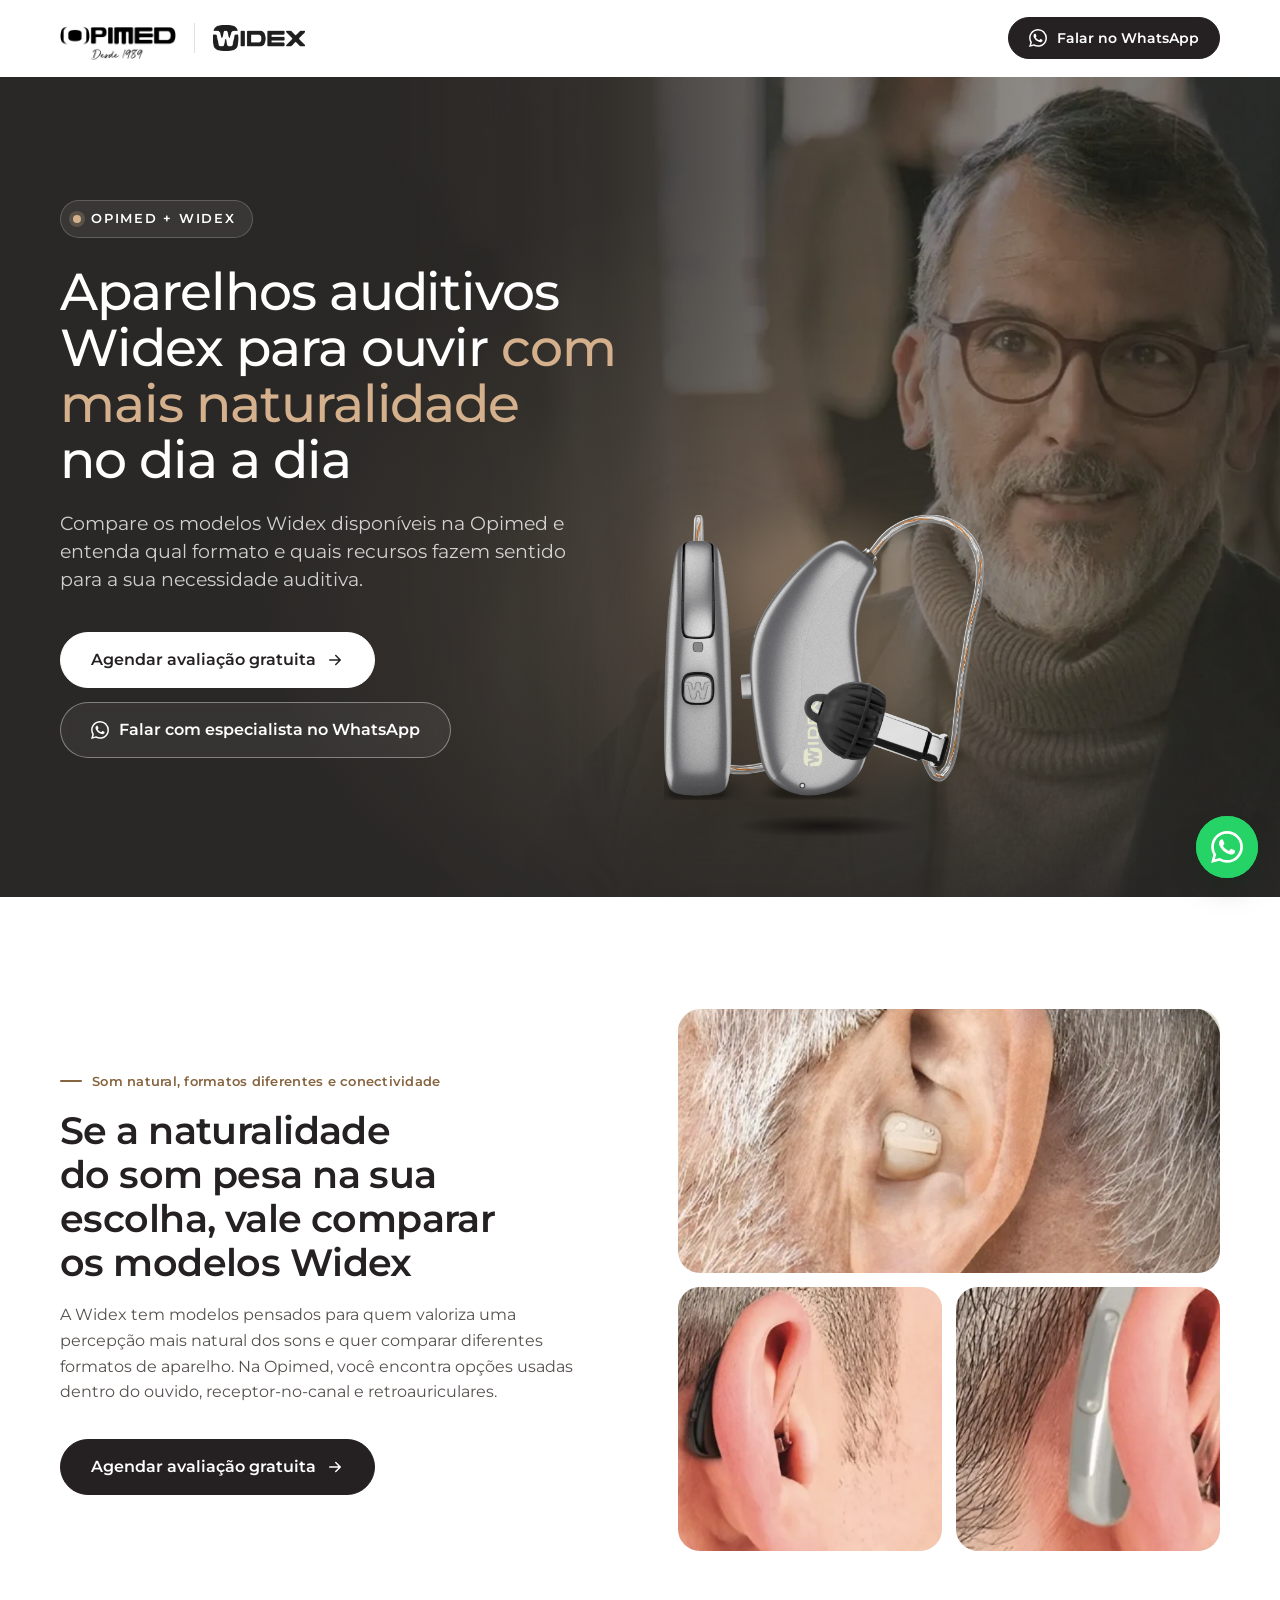
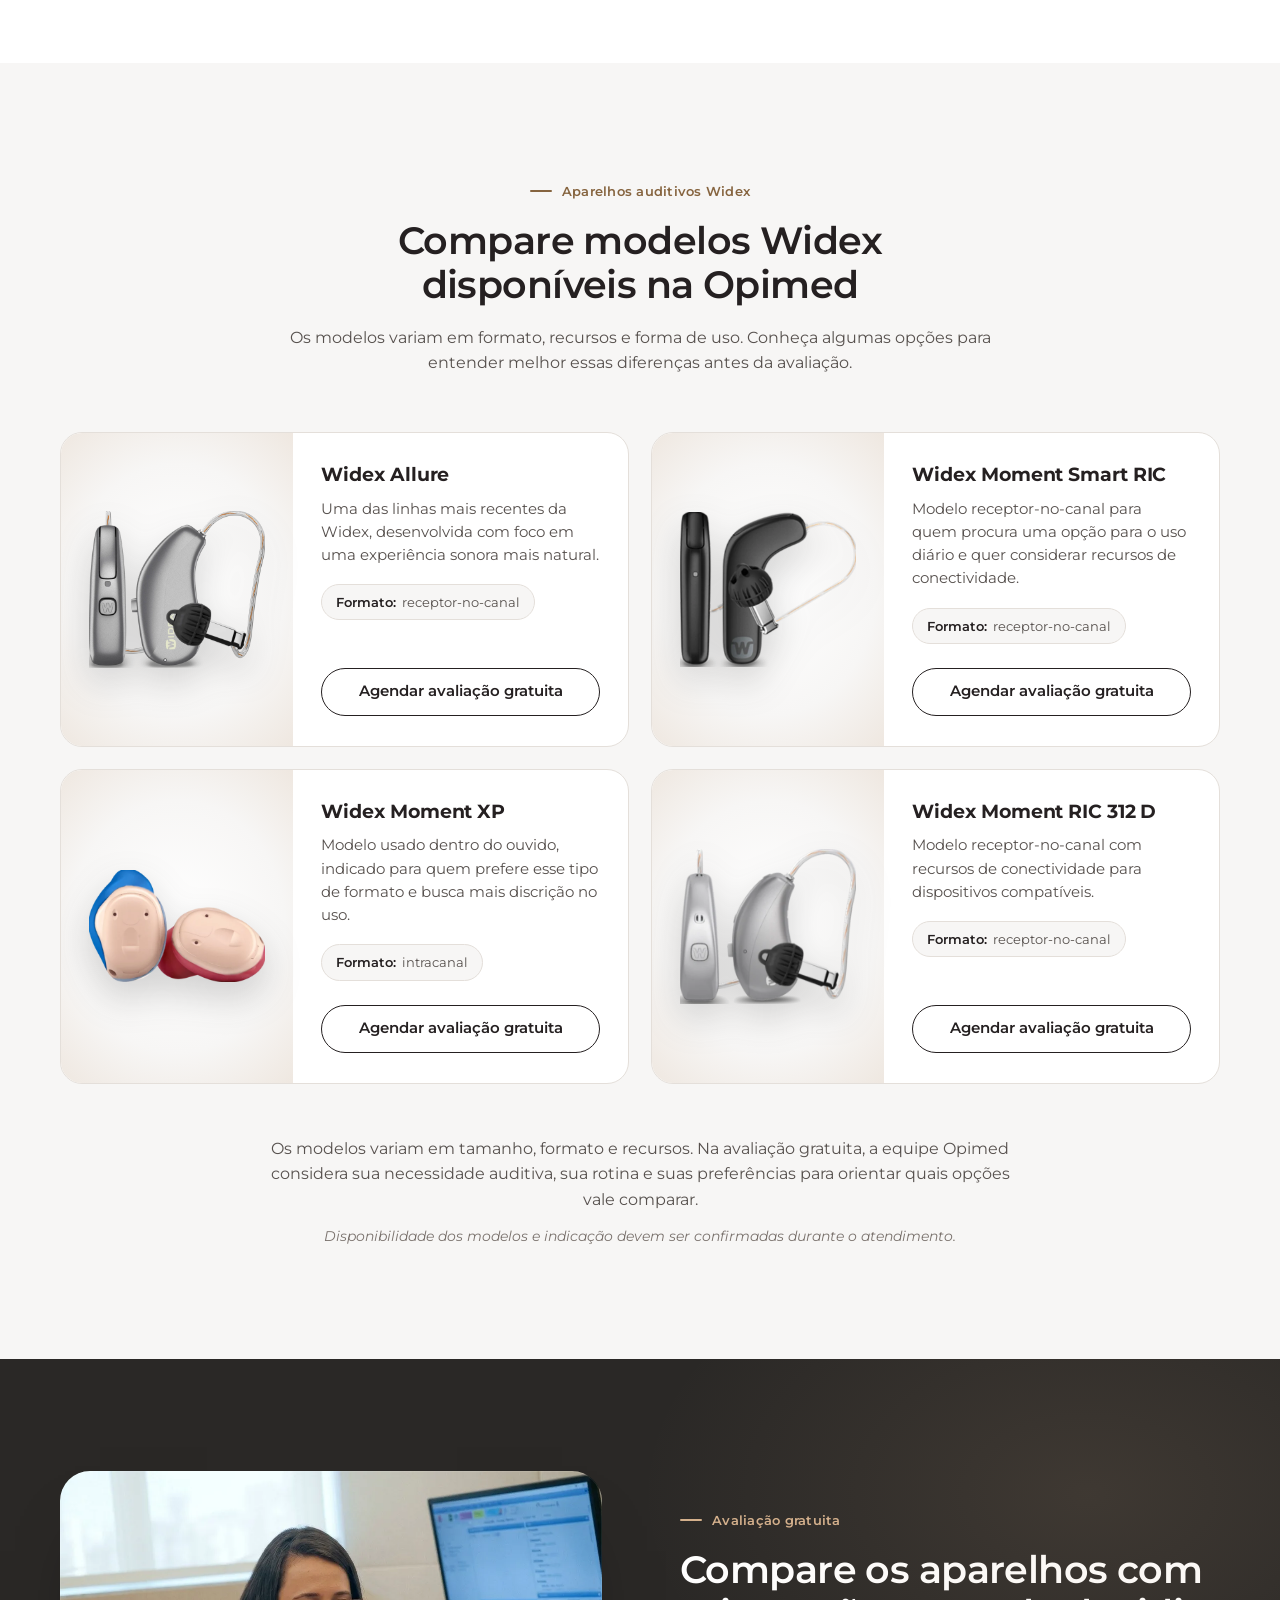
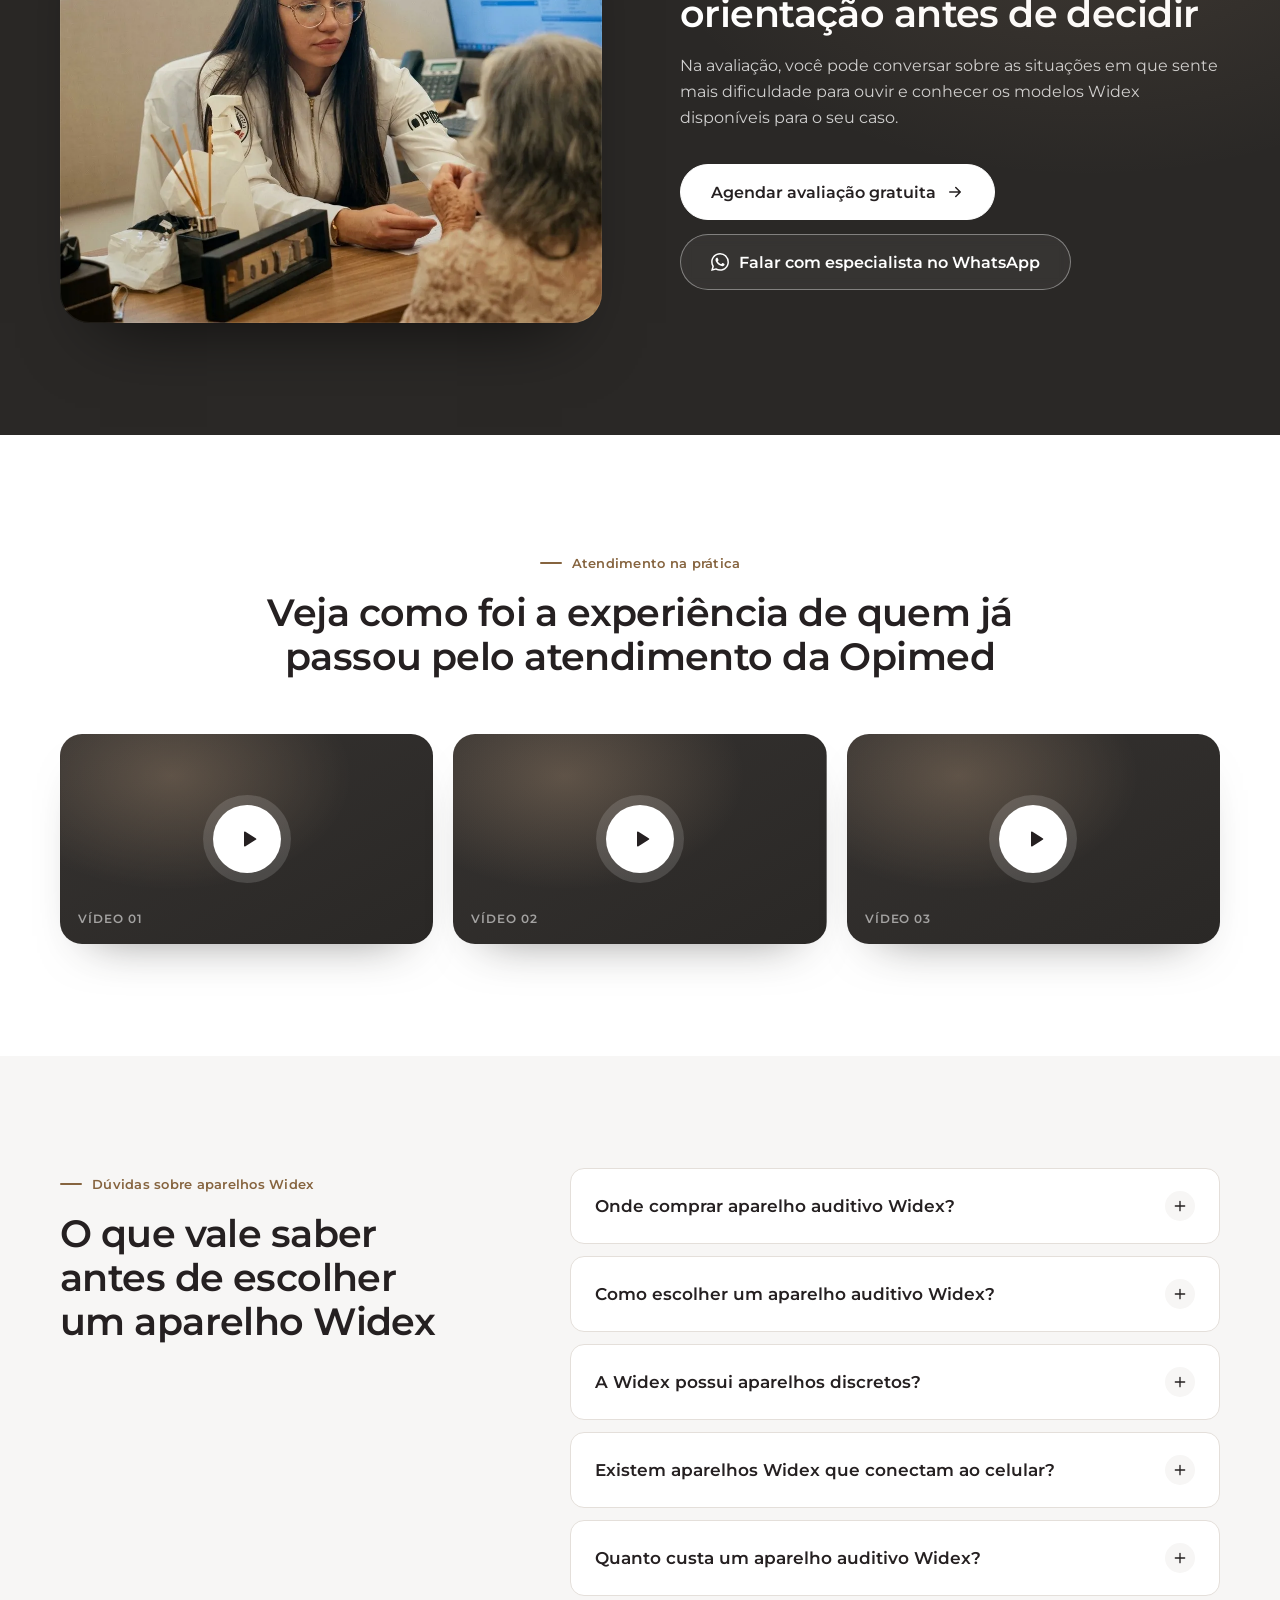
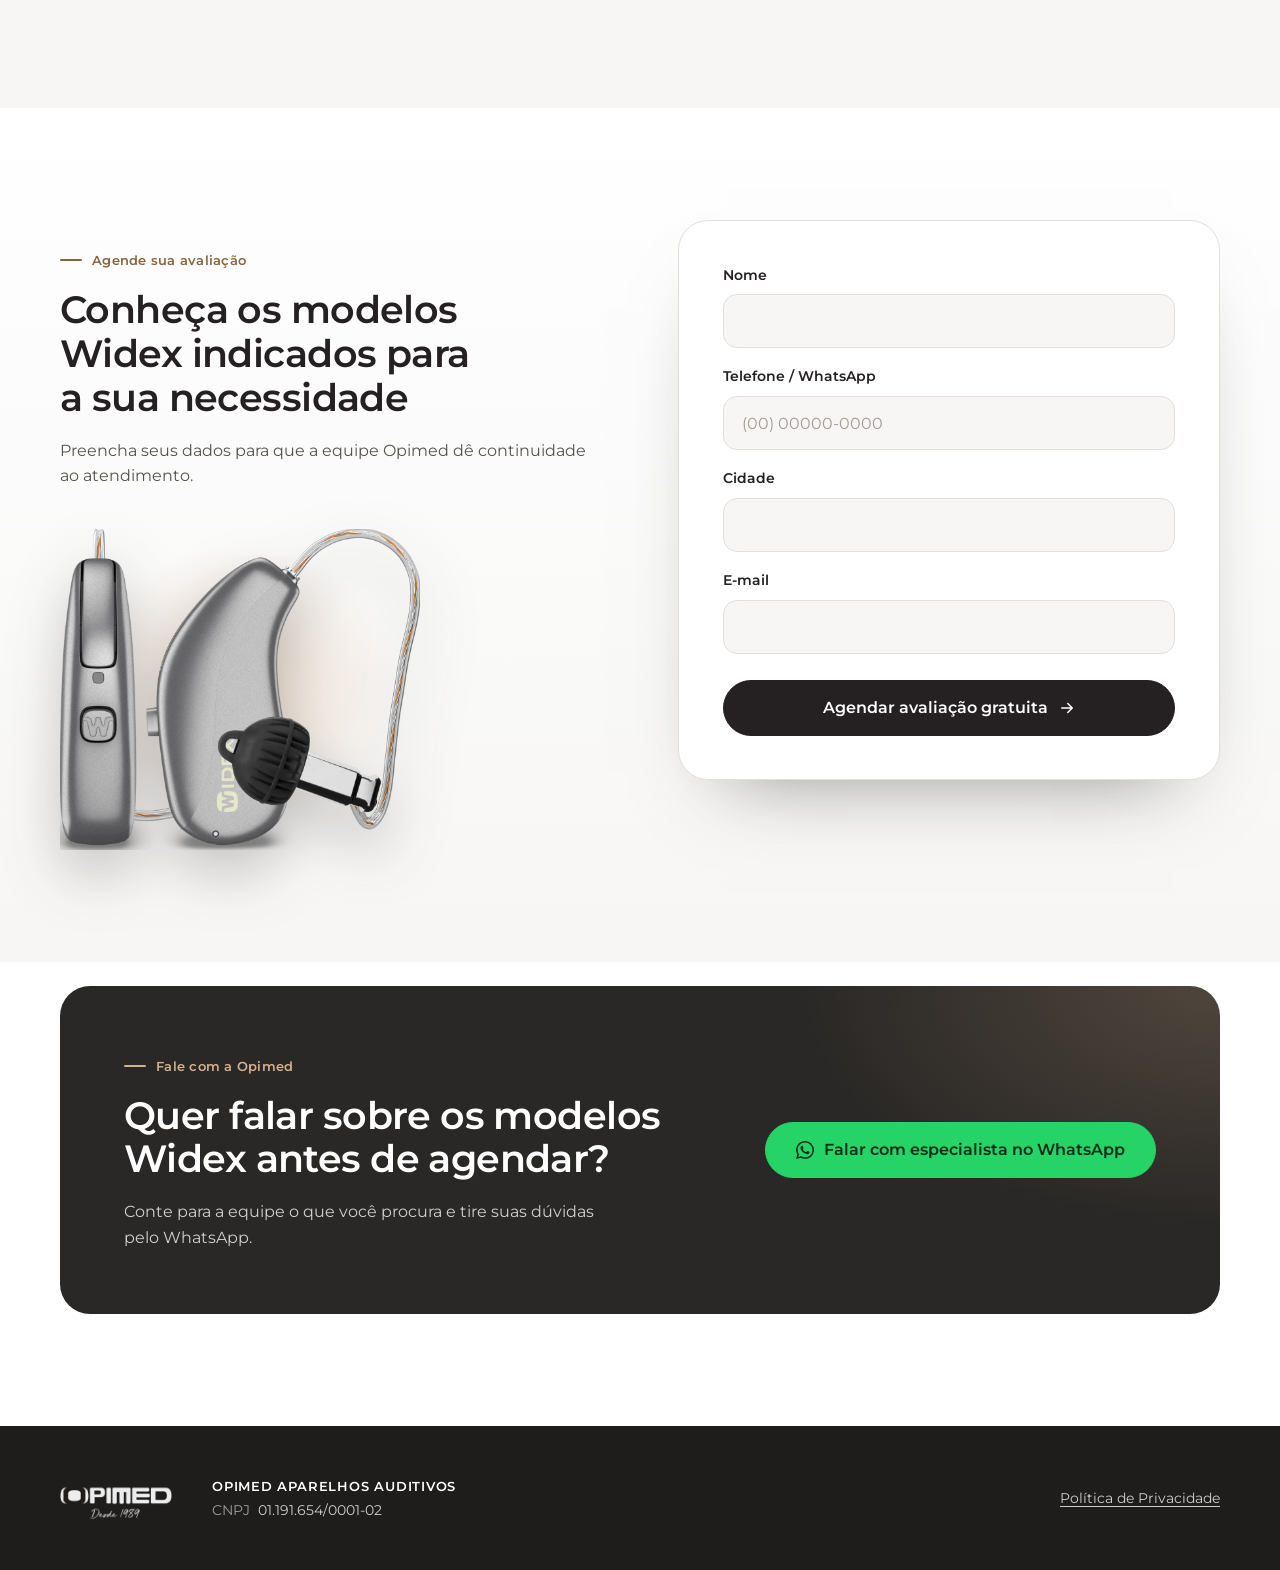
==== widex/index.html @ 82e90787 "LP Opimed Widex - layout base (fase 1 das LPs por marca) Estrutura compartilhada para Widex, Signia " ====
<!DOCTYPE html>
<html lang="pt-BR" class="no-js">
<head>
  <meta charset="UTF-8">
  <meta name="viewport" content="width=device-width, initial-scale=1, viewport-fit=cover">
  <title>Aparelhos auditivos Widex | Opimed</title>
  <meta name="description" content="Compare os modelos Widex disponíveis na Opimed e entenda qual formato e quais recursos fazem sentido para a sua necessidade auditiva.">
  <meta name="robots" content="noindex">
  <meta name="theme-color" content="#2a2826">
  <link rel="icon" href="../assets/img/opimed/favicon.svg" type="image/svg+xml">
  <link rel="preconnect" href="https://fonts.googleapis.com">
  <link rel="preconnect" href="https://fonts.gstatic.com" crossorigin>
  <link href="https://fonts.googleapis.com/css2?family=Montserrat:wght@400;500;600;700&display=swap" rel="stylesheet">
  <link rel="preload" as="image" href="../assets/img/widex/hero-widex.webp" media="(min-width: 901px)">
  <link rel="preload" as="image" href="../assets/img/widex/hero-widex-mobile.webp" media="(max-width: 900px)">
  <link rel="stylesheet" href="../assets/css/styles.css">
  <script>document.documentElement.classList.replace('no-js', 'js');</script>
</head>
<!--
  LP base Opimed por marca. Para Signia e ReSound: trocar data-brand,
  textos, imagens de assets/img/<marca>/ e o link Tintim (classe js-wa).
-->
<body data-brand="widex">

  <svg width="0" height="0" style="position:absolute" aria-hidden="true">
    <symbol id="i-arrow" viewBox="0 0 24 24" fill="none" stroke="currentColor" stroke-width="2" stroke-linecap="round" stroke-linejoin="round"><path d="M5 12h14M13 6l6 6-6 6"/></symbol>
    <symbol id="i-check" viewBox="0 0 24 24" fill="none" stroke="currentColor" stroke-width="2.2" stroke-linecap="round" stroke-linejoin="round"><path d="m5 12.5 4.5 4.5L19 7.5"/></symbol>
    <symbol id="i-plus" viewBox="0 0 24 24" fill="none" stroke="currentColor" stroke-width="2" stroke-linecap="round"><path d="M12 5v14M5 12h14"/></symbol>
    <symbol id="i-play" viewBox="0 0 24 24" fill="currentColor"><path d="M8 5.6v12.8a1 1 0 0 0 1.5.86l10.2-6.4a1 1 0 0 0 0-1.72L9.5 4.74A1 1 0 0 0 8 5.6Z"/></symbol>
    <symbol id="i-whats" viewBox="0 0 24 24" fill="currentColor"><path d="M17.47 14.38c-.3-.15-1.76-.87-2.03-.97-.27-.1-.47-.15-.67.15-.2.3-.77.97-.94 1.16-.17.2-.35.22-.64.08-.3-.15-1.26-.47-2.4-1.48-.88-.79-1.48-1.76-1.65-2.06-.17-.3-.02-.46.13-.6.13-.14.3-.35.45-.52.15-.18.2-.3.3-.5.1-.2.05-.37-.03-.52-.07-.15-.67-1.61-.92-2.2-.24-.58-.48-.5-.67-.51h-.57c-.2 0-.52.07-.79.37-.27.3-1.04 1.02-1.04 2.48s1.07 2.88 1.21 3.07c.15.2 2.1 3.2 5.08 4.49.71.3 1.26.49 1.7.63.71.22 1.36.19 1.87.12.57-.09 1.76-.72 2-1.42.25-.69.25-1.29.18-1.41-.08-.13-.28-.2-.57-.35m-5.42 7.4h-.01a9.87 9.87 0 0 1-5.03-1.38l-.36-.21-3.74.98 1-3.65-.24-.37a9.86 9.86 0 0 1-1.51-5.26c0-5.45 4.44-9.88 9.89-9.88 2.64 0 5.12 1.03 6.99 2.9a9.83 9.83 0 0 1 2.89 6.99c0 5.45-4.44 9.88-9.88 9.88m8.41-18.3A11.82 11.82 0 0 0 12.05 0C5.5 0 .16 5.34.16 11.89c0 2.1.55 4.14 1.59 5.95L.06 24l6.3-1.65a11.88 11.88 0 0 0 5.69 1.45h.01c6.55 0 11.89-5.34 11.89-11.89a11.82 11.82 0 0 0-3.48-8.41Z"/></symbol>
  </svg>

  <!-- ================= HEADER (botão fixo de WhatsApp) ================= -->
  <header class="header" data-header>
    <div class="container header__inner">
      <a href="#topo" class="lockup" aria-label="Opimed e Widex">
        <img src="../assets/img/opimed/logo-opimed.webp" alt="Opimed desde 1989" class="lockup__opimed" width="2048" height="1024">
        <span class="lockup__sep" aria-hidden="true"></span>
        <img src="../assets/img/widex/logo-widex.webp" alt="Widex" class="lockup__brand" width="600" height="166">
      </a>
      <!-- COPY: BOTÃO FIXO -->
      <a class="btn btn--sm header__wa js-wa" href="https://tintim.link/whatsapp/7c349cb9-c7e6-42a9-8469-b6271b6bdefa/78512ba2-2c3b-47da-89f4-48d40d353413" target="_blank" rel="noopener" aria-label="Falar no WhatsApp">
        <svg aria-hidden="true"><use href="#i-whats"/></svg><span>Falar no WhatsApp</span>
      </a>
    </div>
  </header>

  <main id="topo">

    <!-- ================= 01 · HERO ================= -->
    <section class="hero" data-hero>
      <div class="hero__bg" aria-hidden="true">
        <picture>
          <source media="(max-width: 900px)" srcset="../assets/img/widex/hero-widex-mobile.webp">
          <img src="../assets/img/widex/hero-widex.webp" alt="" width="1920" height="825" data-hero-photo>
        </picture>
        <div class="hero__shade"></div>
      </div>

      <div class="container hero__inner">
        <div class="hero__copy">
          <!-- COPY: Seção 01 -->
          <p class="badge"><span class="badge__dot" aria-hidden="true"></span>OPIMED + WIDEX</p>
          <h1 class="h1">Aparelhos auditivos Widex para ouvir <em>com mais naturalidade</em> no dia a dia</h1>
          <p class="lead">Compare os modelos Widex disponíveis na Opimed e entenda qual formato e quais recursos fazem sentido para a sua necessidade auditiva.</p>
          <div class="cta-group">
            <a href="#agendar" class="btn btn--lg btn--light">Agendar avaliação gratuita <svg aria-hidden="true"><use href="#i-arrow"/></svg></a>
            <a href="https://tintim.link/whatsapp/7c349cb9-c7e6-42a9-8469-b6271b6bdefa/78512ba2-2c3b-47da-89f4-48d40d353413" class="btn btn--lg btn--ghost-light js-wa" target="_blank" rel="noopener"><svg aria-hidden="true"><use href="#i-whats"/></svg> Falar com especialista no WhatsApp</a>
          </div>
        </div>

        <div class="hero__device" aria-hidden="true" data-device>
          <span class="hero__glow"></span>
          <span class="hero__wave"></span>
          <span class="hero__wave"></span>
          <span class="hero__wave"></span>
          <div class="hero__float">
            <img src="../assets/img/widex/widex-allure.webp" alt="" width="1100" height="980" data-device-img>
          </div>
          <span class="hero__shadow"></span>
        </div>
      </div>
    </section>

    <!-- ================= 02 · SOM NATURAL / FORMATOS ================= -->
    <section class="section">
      <div class="container split">
        <div class="split__copy reveal">
          <!-- COPY: Seção 02 -->
          <p class="kicker">Som natural, formatos diferentes e conectividade</p>
          <h2 class="h2">Se a naturalidade do som pesa na sua escolha, vale comparar os modelos Widex</h2>
          <p class="body">A Widex tem modelos pensados para quem valoriza uma percepção mais natural dos sons e quer comparar diferentes formatos de aparelho. Na Opimed, você encontra opções usadas dentro do ouvido, receptor-no-canal e retroauriculares.</p>
          <div class="cta-group">
            <a href="#agendar" class="btn btn--lg">Agendar avaliação gratuita <svg aria-hidden="true"><use href="#i-arrow"/></svg></a>
          </div>
        </div>

        <div class="formats reveal" data-delay="1">
          <figure class="formats__item formats__item--wide">
            <img src="../assets/img/opimed/formato-itc.webp" alt="Aparelho auditivo usado dentro do ouvido" width="706" height="350" loading="lazy">
          </figure>
          <figure class="formats__item">
            <img src="../assets/img/opimed/formato-ric.webp" alt="Aparelho auditivo receptor-no-canal" width="704" height="350" loading="lazy">
          </figure>
          <figure class="formats__item">
            <img src="../assets/img/opimed/formato-bte.webp" alt="Aparelho auditivo retroauricular" width="704" height="350" loading="lazy">
          </figure>
        </div>
      </div>
    </section>

    <!-- ================= 03 · MODELOS ================= -->
    <section class="section section--soft" id="modelos">
      <div class="container">
        <header class="section-head section-head--center reveal">
          <!-- COPY: Seção 03 -->
          <p class="kicker">Aparelhos auditivos Widex</p>
          <h2 class="h2">Compare modelos Widex disponíveis na Opimed</h2>
          <p class="body">Os modelos variam em formato, recursos e forma de uso. Conheça algumas opções para entender melhor essas diferenças antes da avaliação.</p>
        </header>

        <div class="models" role="list">
          <article class="model reveal" role="listitem">
            <div class="model__media"><img src="../assets/img/widex/widex-allure.webp" alt="Aparelho auditivo Widex Allure" width="1100" height="980" loading="lazy"></div>
            <div class="model__body">
              <h3 class="h3">Widex Allure</h3>
              <p class="model__desc">Uma das linhas mais recentes da Widex, desenvolvida com foco em uma experiência sonora mais natural.</p>
              <p class="model__format"><strong>Formato:</strong> receptor-no-canal</p>
              <a href="#agendar" class="btn btn--outline btn--block">Agendar avaliação gratuita</a>
            </div>
          </article>

          <article class="model reveal" data-delay="1" role="listitem">
            <div class="model__media"><img src="../assets/img/widex/widex-moment-smart-ric.webp" alt="Aparelho auditivo Widex Moment Smart RIC" width="530" height="466" loading="lazy"></div>
            <div class="model__body">
              <h3 class="h3">Widex Moment Smart RIC</h3>
              <p class="model__desc">Modelo receptor-no-canal para quem procura uma opção para o uso diário e quer considerar recursos de conectividade.</p>
              <p class="model__format"><strong>Formato:</strong> receptor-no-canal</p>
              <a href="#agendar" class="btn btn--outline btn--block">Agendar avaliação gratuita</a>
            </div>
          </article>

          <article class="model reveal" data-delay="2" role="listitem">
            <div class="model__media"><img src="../assets/img/widex/widex-moment-xp.webp" alt="Aparelho auditivo Widex Moment XP" width="502" height="320" loading="lazy"></div>
            <div class="model__body">
              <h3 class="h3">Widex Moment XP</h3>
              <p class="model__desc">Modelo usado dentro do ouvido, indicado para quem prefere esse tipo de formato e busca mais discrição no uso.</p>
              <p class="model__format"><strong>Formato:</strong> intracanal</p>
              <a href="#agendar" class="btn btn--outline btn--block">Agendar avaliação gratuita</a>
            </div>
          </article>

          <article class="model reveal" data-delay="3" role="listitem">
            <div class="model__media"><img src="../assets/img/widex/widex-moment-ric-312-d.webp" alt="Aparelho auditivo Widex Moment RIC 312 D" width="426" height="374" loading="lazy"></div>
            <div class="model__body">
              <h3 class="h3">Widex Moment RIC 312 D</h3>
              <p class="model__desc">Modelo receptor-no-canal com recursos de conectividade para dispositivos compatíveis.</p>
              <p class="model__format"><strong>Formato:</strong> receptor-no-canal</p>
              <a href="#agendar" class="btn btn--outline btn--block">Agendar avaliação gratuita</a>
            </div>
          </article>
        </div>

        <div class="models__note reveal">
          <p class="body">Os modelos variam em tamanho, formato e recursos. Na avaliação gratuita, a equipe Opimed considera sua necessidade auditiva, sua rotina e suas preferências para orientar quais opções vale comparar.</p>
          <p class="disclaimer">Disponibilidade dos modelos e indicação devem ser confirmadas durante o atendimento.</p>
        </div>
      </div>
    </section>

    <!-- ================= 04 · AVALIAÇÃO GRATUITA ================= -->
    <section class="section section--dark" id="avaliacao">
      <div class="container split split--media-left">
        <figure class="photo reveal">
          <img src="../assets/img/opimed/atendimento-opimed.webp" alt="Fonoaudióloga da Opimed em atendimento com paciente" width="1200" height="896" loading="lazy">
        </figure>
        <div class="split__copy reveal" data-delay="1">
          <!-- COPY: Seção 04 -->
          <p class="kicker kicker--light">Avaliação gratuita</p>
          <h2 class="h2">Compare os aparelhos com orientação antes de decidir</h2>
          <p class="body">Na avaliação, você pode conversar sobre as situações em que sente mais dificuldade para ouvir e conhecer os modelos Widex disponíveis para o seu caso.</p>
          <div class="cta-group">
            <a href="#agendar" class="btn btn--lg btn--light">Agendar avaliação gratuita <svg aria-hidden="true"><use href="#i-arrow"/></svg></a>
            <a href="https://tintim.link/whatsapp/7c349cb9-c7e6-42a9-8469-b6271b6bdefa/78512ba2-2c3b-47da-89f4-48d40d353413" class="btn btn--lg btn--ghost-light js-wa" target="_blank" rel="noopener"><svg aria-hidden="true"><use href="#i-whats"/></svg> Falar com especialista no WhatsApp</a>
          </div>
        </div>
      </div>
    </section>

    <!-- ================= 05 · DEPOIMENTOS EM VÍDEO ================= -->
    <section class="section" id="depoimentos">
      <div class="container">
        <header class="section-head section-head--center reveal">
          <!-- COPY: Seção 05 -->
          <p class="kicker">Atendimento na prática</p>
          <h2 class="h2">Veja como foi a experiência de quem já passou pelo atendimento da Opimed</h2>
        </header>

        <!-- Preencher data-yt-id com o ID do vídeo do YouTube (ex.: dQw4w9WgXcQ) -->
        <div class="videos">
          <div class="video reveal" data-yt-id="" data-yt-title="Depoimento 01">
            <button type="button" class="video__play" aria-label="Assistir depoimento 01">
              <span class="video__btn"><svg aria-hidden="true"><use href="#i-play"/></svg></span>
            </button>
            <span class="video__tag">Vídeo 01</span>
          </div>
          <div class="video reveal" data-delay="1" data-yt-id="" data-yt-title="Depoimento 02">
            <button type="button" class="video__play" aria-label="Assistir depoimento 02">
              <span class="video__btn"><svg aria-hidden="true"><use href="#i-play"/></svg></span>
            </button>
            <span class="video__tag">Vídeo 02</span>
          </div>
          <div class="video reveal" data-delay="2" data-yt-id="" data-yt-title="Depoimento 03">
            <button type="button" class="video__play" aria-label="Assistir depoimento 03">
              <span class="video__btn"><svg aria-hidden="true"><use href="#i-play"/></svg></span>
            </button>
            <span class="video__tag">Vídeo 03</span>
          </div>
        </div>
      </div>
    </section>

    <!-- ================= 06 · DÚVIDAS ================= -->
    <section class="section section--soft" id="duvidas">
      <div class="container faq-wrap">
        <header class="section-head reveal">
          <!-- COPY: Seção 06 -->
          <p class="kicker">Dúvidas sobre aparelhos Widex</p>
          <h2 class="h2">O que vale saber antes de escolher um aparelho Widex</h2>
        </header>

        <div class="faq reveal" data-delay="1">
          <details>
            <summary>Onde comprar aparelho auditivo Widex?<svg aria-hidden="true"><use href="#i-plus"/></svg></summary>
            <p>A Opimed comercializa aparelhos auditivos Widex e possui unidades em diferentes cidades. Você também pode iniciar o atendimento por esta página.</p>
          </details>
          <details>
            <summary>Como escolher um aparelho auditivo Widex?<svg aria-hidden="true"><use href="#i-plus"/></svg></summary>
            <p>A indicação depende da necessidade auditiva, do formato do aparelho e dos recursos que fazem sentido para a sua rotina. A avaliação gratuita ajuda a comparar as opções disponíveis.</p>
          </details>
          <details>
            <summary>A Widex possui aparelhos discretos?<svg aria-hidden="true"><use href="#i-plus"/></svg></summary>
            <p>Sim. A linha apresentada pela Opimed inclui opções intracanais, microcanais e receptor-no-canal.</p>
          </details>
          <details>
            <summary>Existem aparelhos Widex que conectam ao celular?<svg aria-hidden="true"><use href="#i-plus"/></svg></summary>
            <p>Sim. Alguns modelos oferecem conectividade com dispositivos iOS e Android. A compatibilidade deve ser conferida de acordo com o aparelho escolhido.</p>
          </details>
          <details>
            <summary>Quanto custa um aparelho auditivo Widex?<svg aria-hidden="true"><use href="#i-plus"/></svg></summary>
            <p>O valor depende do modelo e da configuração indicada. A equipe Opimed apresenta os preços e condições disponíveis durante o atendimento.</p>
          </details>
        </div>
      </div>
    </section>

    <!-- ================= 07 · FORMULÁRIO ================= -->
    <section class="section section--form" id="agendar">
      <div class="container split split--form">
        <div class="split__copy reveal">
          <!-- COPY: Seção 07 -->
          <p class="kicker">Agende sua avaliação</p>
          <h2 class="h2">Conheça os modelos Widex indicados para a sua necessidade</h2>
          <p class="body">Preencha seus dados para que a equipe Opimed dê continuidade ao atendimento.</p>
          <div class="form-visual" aria-hidden="true">
            <span class="form-visual__glow"></span>
            <img src="../assets/img/widex/widex-allure.webp" alt="" width="1100" height="980" loading="lazy">
          </div>
        </div>

        <div class="form-card reveal" data-delay="1">
          <form id="leadForm" novalidate data-brand-form="widex">
            <div class="field">
              <label for="nome">Nome</label>
              <input type="text" id="nome" name="nome" autocomplete="name" required>
              <span class="field__error" data-error-for="nome">Informe seu nome.</span>
            </div>
            <div class="field">
              <label for="telefone">Telefone / WhatsApp</label>
              <input type="tel" id="telefone" name="telefone" autocomplete="tel-national" inputmode="tel" placeholder="(00) 00000-0000" required data-phone>
              <span class="field__error" data-error-for="telefone">Informe um telefone com DDD.</span>
            </div>
            <div class="field">
              <label for="cidade">Cidade</label>
              <input type="text" id="cidade" name="cidade" autocomplete="address-level2" required>
              <span class="field__error" data-error-for="cidade">Informe sua cidade.</span>
            </div>
            <div class="field">
              <label for="email">E-mail</label>
              <input type="email" id="email" name="email" autocomplete="email" inputmode="email" required>
              <span class="field__error" data-error-for="email">Informe um e-mail válido.</span>
            </div>
            <button type="submit" class="btn btn--lg btn--block">Agendar avaliação gratuita <svg aria-hidden="true"><use href="#i-arrow"/></svg></button>
          </form>
        </div>
      </div>
    </section>

    <!-- ================= 09 · WHATSAPP ================= -->
    <section class="section section--tight">
      <div class="container">
        <div class="wa-card reveal">
          <div class="wa-card__copy">
            <!-- COPY: Seção 09 -->
            <p class="kicker kicker--light">Fale com a Opimed</p>
            <h2 class="h2">Quer falar sobre os modelos Widex antes de agendar?</h2>
            <p class="body">Conte para a equipe o que você procura e tire suas dúvidas pelo WhatsApp.</p>
          </div>
          <a href="https://tintim.link/whatsapp/7c349cb9-c7e6-42a9-8469-b6271b6bdefa/78512ba2-2c3b-47da-89f4-48d40d353413" class="btn btn--lg btn--whats js-wa" target="_blank" rel="noopener"><svg aria-hidden="true"><use href="#i-whats"/></svg> Falar com especialista no WhatsApp</a>
        </div>
      </div>
    </section>

  </main>

  <!-- ================= RODAPÉ ================= -->
  <footer class="footer">
    <div class="container footer__inner">
      <img src="../assets/img/opimed/logo-opimed.webp" alt="Opimed desde 1989" class="footer__logo" width="2048" height="1024" loading="lazy">
      <!-- COPY: Rodapé -->
      <div class="footer__info">
        <p class="footer__name">OPIMED APARELHOS AUDITIVOS</p>
        <p><span class="footer__label">CNPJ</span> 01.191.654/0001-02</p>
      </div>
      <p class="footer__links"><a href="#" data-todo="link-politica">Política de Privacidade</a></p>
    </div>
  </footer>

  <!-- COPY: BOTÃO FLUTUANTE (ícone do WhatsApp) -->
  <a class="wa-float js-wa" href="https://tintim.link/whatsapp/7c349cb9-c7e6-42a9-8469-b6271b6bdefa/78512ba2-2c3b-47da-89f4-48d40d353413" target="_blank" rel="noopener" aria-label="Falar no WhatsApp">
    <svg aria-hidden="true"><use href="#i-whats"/></svg>
  </a>

  <script src="../assets/js/main.js" defer></script>
</body>
</html>
---- assets/css/styles.css ----
/* =========================================================
   OPIMED — LPs por marca (Widex · Signia · ReSound)
   Base institucional Opimed: branco + grafite #252021,
   Montserrat, botões pílula, cards com raio grande.
   A marca entra só pela camada [data-brand] (cores de apoio).
   ========================================================= */

:root {
  /* Opimed */
  --ink: #252021;
  --ink-soft: #3a3533;
  --bg: #ffffff;
  --t1: #252021;
  --t2: #57514e;
  --t3: #7a726d;
  --on-dark: #ffffff;
  --on-dark-2: rgba(255, 255, 255, .78);
  --on-dark-3: rgba(255, 255, 255, .56);
  --line-dark: rgba(255, 255, 255, .14);
  --focus: #febe5b;

  --whats: #25d366;
  --whats-ink: #0d2b19;

  --font: "Montserrat", system-ui, -apple-system, "Segoe UI", sans-serif;

  --container: 1160px;
  --gutter: 32px;
  --section-y: 112px;
  --radius: 30px;
  --radius-md: 22px;
  --radius-sm: 14px;
  --pill: 999px;
  --header-h: 76px;
  --ease: cubic-bezier(.22, .61, .36, 1);

  /* Marca (padrão neutro; sobrescrito por [data-brand]) */
  --brand-deep: #252021;
  --brand-deep-2: #322c2b;
  --brand-soft: #f5f4f3;
  --brand-line: #e6e2df;
  --brand-tint: #efe9e4;
  --brand-accent: #d1ad87;
  --brand-accent-ink: #84633f;
  --brand-glow: 209, 173, 135;
}

/* ---------- Camada de marca ---------- */
/* Widex: neutros quentes do site oficial (#2A2826 / #F7F6F5) + bronze do Allure */
[data-brand="widex"] {
  --brand-deep: #2a2826;
  --brand-deep-2: #353230;
  --brand-soft: #f7f6f5;
  --brand-line: #e4dfda;
  --brand-tint: #efe8e1;
  --brand-accent: #d4b08c;
  --brand-accent-ink: #86643f;
  --brand-glow: 212, 176, 140;
}
/* Signia e ReSound: definir aqui na fase 2, mantendo os mesmos nomes de variável */

/* ---------- Reset ---------- */
*, *::before, *::after { box-sizing: border-box; }
html {
  scroll-behavior: smooth;
  scroll-padding-top: calc(var(--header-h) + 8px);
  -webkit-text-size-adjust: 100%;
}
body {
  margin: 0;
  font-family: var(--font);
  font-size: 16px;
  line-height: 1.55;
  color: var(--t1);
  background: var(--bg);
  -webkit-font-smoothing: antialiased;
  text-rendering: optimizeLegibility;
}
img { max-width: 100%; height: auto; display: block; }
a { color: inherit; }
h1, h2, h3, p, figure { margin: 0; }
button, input { font: inherit; color: inherit; }
::selection { background: rgba(var(--brand-glow), .35); }

.container {
  width: 100%;
  max-width: calc(var(--container) + var(--gutter) * 2);
  margin: 0 auto;
  padding: 0 var(--gutter);
}

/* ---------- Tipografia ---------- */
.kicker {
  display: inline-flex;
  align-items: center;
  gap: 10px;
  font-size: 13px;
  font-weight: 600;
  letter-spacing: .02em;
  color: var(--brand-accent-ink);
  margin-bottom: 18px;
}
.kicker::before {
  content: "";
  width: 22px;
  height: 2px;
  border-radius: 2px;
  background: currentColor;
  flex: none;
}
.kicker--light { color: var(--brand-accent); }

.h1 {
  font-size: clamp(34px, 4.1vw, 52px);
  line-height: 1.08;
  font-weight: 500;
  letter-spacing: -.02em;
  text-wrap: balance;
}
.h1 em { font-style: normal; color: var(--brand-accent); }
.h2 {
  font-size: clamp(27px, 3vw, 40px);
  line-height: 1.14;
  font-weight: 600;
  letter-spacing: -.015em;
  text-wrap: balance;
}
.h3 { font-size: 19px; line-height: 1.25; font-weight: 700; letter-spacing: -.005em; }
.lead { font-size: clamp(17px, 1.45vw, 20px); line-height: 1.5; color: var(--t2); }
.body { font-size: clamp(16px, 1.25vw, 18px); line-height: 1.6; color: var(--t2); text-wrap: pretty; }
.h2 + .body { margin-top: 18px; }

/* ---------- Botões ---------- */
.btn {
  --btn-bg: var(--ink);
  --btn-fg: #fff;
  --btn-bd: var(--ink);
  display: inline-flex;
  align-items: center;
  justify-content: center;
  gap: 10px;
  min-height: 48px;
  padding: 13px 26px;
  border-radius: var(--pill);
  border: 1.5px solid var(--btn-bd);
  background: var(--btn-bg);
  color: var(--btn-fg);
  font-size: 15px;
  line-height: 1.2;
  font-weight: 600;
  text-align: center;
  text-decoration: none;
  cursor: pointer;
  transition: background .25s var(--ease), color .25s var(--ease), border-color .25s var(--ease), transform .25s var(--ease), box-shadow .25s var(--ease);
}
.btn svg { width: 18px; height: 18px; flex: none; transition: transform .25s var(--ease); }
.btn:hover { transform: translateY(-2px); box-shadow: 0 16px 34px -16px rgba(37, 32, 33, .55); }
.btn:hover svg:last-child:not(:first-child) { transform: translateX(3px); }
.btn:active { transform: translateY(0); }
.btn:focus-visible, summary:focus-visible, .video__play:focus-visible, .wa-float:focus-visible, .lockup:focus-visible {
  outline: 3px solid var(--focus);
  outline-offset: 3px;
}
.btn--sm { min-height: 42px; padding: 10px 20px; font-size: 14px; }
.btn--lg { min-height: 56px; padding: 17px 30px; font-size: 16px; }
.btn--block { width: 100%; }

.btn:hover { --btn-bg: #000; --btn-bd: #000; }
.btn--light { --btn-bg: #fff; --btn-fg: var(--ink); --btn-bd: #fff; }
.btn--light:hover { --btn-bg: var(--brand-accent); --btn-bd: var(--brand-accent); --btn-fg: var(--ink); box-shadow: 0 16px 40px -14px rgba(var(--brand-glow), .6); }
.btn--ghost-light { --btn-bg: rgba(255, 255, 255, .06); --btn-fg: #fff; --btn-bd: rgba(255, 255, 255, .38); backdrop-filter: blur(6px); }
.btn--ghost-light:hover { --btn-bg: rgba(255, 255, 255, .14); --btn-bd: #fff; }
.btn--outline { --btn-bg: transparent; --btn-fg: var(--ink); --btn-bd: var(--ink); }
.btn--outline:hover { --btn-bg: var(--ink); --btn-fg: #fff; --btn-bd: var(--ink); }
.btn--whats { --btn-bg: var(--whats); --btn-fg: var(--whats-ink); --btn-bd: var(--whats); }
.btn--whats:hover { --btn-bg: #3ee07a; --btn-bd: #3ee07a; box-shadow: 0 16px 40px -14px rgba(37, 211, 102, .55); }

.cta-group { display: flex; flex-wrap: wrap; gap: 14px; margin-top: 34px; }

/* ---------- Header ---------- */
.header {
  position: sticky;
  top: 0;
  z-index: 50;
  background: rgba(255, 255, 255, .94);
  backdrop-filter: saturate(1.4) blur(12px);
  -webkit-backdrop-filter: saturate(1.4) blur(12px);
  border-bottom: 1px solid transparent;
  transition: border-color .3s, box-shadow .3s;
}
.header.is-scrolled { border-color: var(--brand-line); box-shadow: 0 8px 28px -20px rgba(37, 32, 33, .45); }
.header__inner {
  display: flex;
  align-items: center;
  justify-content: space-between;
  gap: 16px;
  height: var(--header-h);
}
.lockup { display: inline-flex; align-items: center; gap: 18px; text-decoration: none; border-radius: 8px; }
.lockup__opimed { width: 116px; height: auto; }
.lockup__sep { width: 1px; height: 30px; background: var(--brand-line); }
.lockup__brand { width: 92px; height: auto; filter: brightness(0) saturate(100%); opacity: .88; }

/* ---------- Hero ---------- */
.hero {
  position: relative;
  isolation: isolate;
  overflow: hidden;
  color: var(--on-dark);
  background: var(--brand-deep);
  min-height: clamp(620px, calc(100svh - var(--header-h)), 820px);
  display: flex;
  align-items: center;
}
.hero__bg { position: absolute; inset: 0; z-index: -1; }
.hero__bg picture { display: contents; }
.hero__bg img {
  position: absolute;
  top: 0;
  right: -30%;
  width: 135%;
  max-width: none;
  height: 100%;
  object-fit: cover;
  object-position: 68% 28%;
  transform-origin: 70% 40%;
  will-change: transform;
  animation: heroZoom 2.6s var(--ease) both;
}
.hero__shade {
  position: absolute;
  inset: 0;
  background:
    linear-gradient(90deg, var(--brand-deep) 0%, var(--brand-deep) 30%, rgba(42, 40, 38, .86) 46%, rgba(42, 40, 38, .25) 68%, rgba(42, 40, 38, .05) 82%, rgba(42, 40, 38, .4) 100%),
    linear-gradient(0deg, rgba(42, 40, 38, .85) 0%, rgba(42, 40, 38, 0) 34%);
}
.hero__shade::after {
  content: "";
  position: absolute;
  inset: 0;
  background: radial-gradient(60% 70% at 62% 62%, rgba(var(--brand-glow), .16), transparent 70%);
  mix-blend-mode: screen;
}
.hero__inner {
  position: relative;
  padding-top: 72px;
  padding-bottom: 88px;
}
.hero__copy { position: relative; z-index: 1; max-width: min(600px, 50%); }
.hero .lead { color: var(--on-dark-2); margin-top: 22px; max-width: 540px; }
.hero .cta-group { margin-top: 38px; }

.badge {
  display: inline-flex;
  align-items: center;
  gap: 10px;
  padding: 8px 16px 8px 12px;
  margin-bottom: 26px;
  border-radius: var(--pill);
  border: 1px solid rgba(255, 255, 255, .2);
  background: rgba(255, 255, 255, .07);
  backdrop-filter: blur(8px);
  font-size: 12.5px;
  font-weight: 600;
  letter-spacing: .14em;
}
.badge__dot {
  width: 8px;
  height: 8px;
  border-radius: 50%;
  background: var(--brand-accent);
  box-shadow: 0 0 0 4px rgba(var(--brand-glow), .22);
}

/* Aparelho em destaque com movimento */
.hero__device {
  --size: clamp(240px, 25vw, 360px);
  position: absolute;
  left: 52%;
  bottom: 28px;
  width: var(--size);
  aspect-ratio: 1;
  display: grid;
  place-items: center;
  pointer-events: none;
}
.hero__glow {
  position: absolute;
  inset: -18%;
  border-radius: 50%;
  background: radial-gradient(closest-side, rgba(var(--brand-glow), .5), rgba(var(--brand-glow), .14) 55%, transparent 75%);
  filter: blur(6px);
  animation: glow 6s ease-in-out infinite;
}
.hero__wave {
  position: absolute;
  inset: 8%;
  border-radius: 50%;
  border: 1px solid rgba(var(--brand-glow), .55);
  opacity: 0;
  animation: wave 4.8s var(--ease) infinite;
}
.hero__wave:nth-of-type(3) { animation-delay: 1.6s; }
.hero__wave:nth-of-type(4) { animation-delay: 3.2s; }
.hero__float {
  position: relative;
  width: 100%;
  animation: float 6.5s ease-in-out infinite;
  transform: translate3d(var(--px, 0px), var(--py, 0px), 0);
  transition: transform .6s var(--ease);
}
.hero__float img {
  width: 100%;
  filter: drop-shadow(0 30px 34px rgba(0, 0, 0, .5)) drop-shadow(0 0 30px rgba(var(--brand-glow), .25));
  animation: deviceIn 1.4s .25s var(--ease) both;
}
.hero__shadow {
  position: absolute;
  left: 22%;
  right: 22%;
  bottom: -6%;
  height: 22px;
  border-radius: 50%;
  background: radial-gradient(closest-side, rgba(0, 0, 0, .55), transparent);
  animation: shadow 6.5s ease-in-out infinite;
}

@keyframes heroZoom { from { transform: scale(1.08); opacity: .4; } to { transform: scale(1); opacity: 1; } }
@keyframes deviceIn { from { opacity: 0; transform: translateY(40px) rotate(-6deg) scale(.92); } to { opacity: 1; transform: none; } }
@keyframes float {
  0%, 100% { translate: 0 0; rotate: -2deg; }
  50% { translate: 0 -16px; rotate: 1.5deg; }
}
@keyframes shadow {
  0%, 100% { transform: scale(1); opacity: .85; }
  50% { transform: scale(.82); opacity: .5; }
}
@keyframes wave {
  0% { transform: scale(.7); opacity: 0; }
  20% { opacity: .9; }
  100% { transform: scale(1.65); opacity: 0; }
}
@keyframes glow { 0%, 100% { opacity: .85; transform: scale(1); } 50% { opacity: 1; transform: scale(1.06); } }

/* ---------- Seções ---------- */
.section { padding: var(--section-y) 0; position: relative; }
.section--tight { padding: 24px 0 var(--section-y); }
.section--soft { background: var(--brand-soft); }
.section--dark { background: var(--brand-deep); color: var(--on-dark); }
.section--dark .body { color: var(--on-dark-2); }

.section-head { max-width: 760px; margin-bottom: 56px; }
.section-head--center { margin-left: auto; margin-right: auto; text-align: center; }
.section-head--center .kicker { justify-content: center; }

.split {
  display: grid;
  grid-template-columns: minmax(0, 1fr) minmax(0, 1fr);
  align-items: center;
  gap: clamp(40px, 6vw, 88px);
}
.split__copy { max-width: 540px; }
.split--media-left .split__copy { justify-self: end; }

/* Formatos (seção 02) */
.formats {
  display: grid;
  grid-template-columns: 1fr 1fr;
  gap: 14px;
}
.formats__item {
  position: relative;
  overflow: hidden;
  border-radius: var(--radius-md);
  background: var(--brand-tint);
  aspect-ratio: 1;
}
.formats__item--wide { grid-column: 1 / -1; aspect-ratio: 2.05; }
.formats__item img {
  width: 100%;
  height: 100%;
  object-fit: cover;
  transition: transform 1.2s var(--ease);
}
.formats__item:nth-child(2) img { object-position: 62% 50%; }
.formats__item:nth-child(3) img { object-position: 30% 50%; }
.formats:hover .formats__item img { transform: scale(1.04); }

/* Modelos (seção 03) */
.models {
  display: grid;
  grid-template-columns: repeat(2, minmax(0, 1fr));
  gap: 22px;
}
.model {
  display: grid;
  grid-template-columns: minmax(0, .82fr) minmax(0, 1.18fr);
  background: #fff;
  border: 1px solid var(--brand-line);
  border-radius: var(--radius-md);
  overflow: hidden;
  transition: transform .4s var(--ease), box-shadow .4s var(--ease), border-color .4s;
}
.model:hover { transform: translateY(-6px); box-shadow: 0 28px 50px -30px rgba(42, 40, 38, .45); border-color: transparent; }
.model__media {
  position: relative;
  display: grid;
  place-items: center;
  min-height: 100%;
  padding: 28px;
  background: radial-gradient(75% 65% at 50% 50%, #fff 0%, var(--brand-soft) 62%, var(--brand-tint) 100%);
}
.model__media img {
  width: 100%;
  max-width: 210px;
  max-height: 190px;
  object-fit: contain;
  filter: drop-shadow(0 16px 18px rgba(42, 40, 38, .2));
  transition: transform .6s var(--ease);
}
.model:hover .model__media img { transform: scale(1.06) rotate(-2deg); }
.model__body {
  display: flex;
  flex-direction: column;
  padding: 30px 28px;
}
.model__desc { margin-top: 10px; font-size: 15px; line-height: 1.55; color: var(--t2); }
.model__format {
  display: inline-flex;
  align-self: flex-start;
  gap: 6px;
  margin: 18px 0 24px;
  padding: 7px 14px;
  border-radius: var(--pill);
  background: var(--brand-soft);
  border: 1px solid var(--brand-line);
  font-size: 13px;
  color: var(--t2);
}
.model__format strong { color: var(--t1); font-weight: 600; }
.model .btn { margin-top: auto; padding: 12px 18px; font-size: 14.5px; }

.models__note {
  max-width: 760px;
  margin: 52px auto 0;
  text-align: center;
}
.disclaimer { margin-top: 14px; font-size: 13.5px; font-style: italic; color: var(--t3); }

/* Avaliação (seção 04) */
.photo {
  position: relative;
  border-radius: var(--radius);
  overflow: hidden;
  aspect-ratio: 1.2;
  box-shadow: 0 40px 70px -40px rgba(0, 0, 0, .7);
}
.photo img { width: 100%; height: 100%; object-fit: cover; object-position: 50% 30%; }
.photo::after {
  content: "";
  position: absolute;
  inset: 0;
  border-radius: inherit;
  box-shadow: inset 0 0 0 1px rgba(255, 255, 255, .08);
}
.section--dark::before {
  content: "";
  position: absolute;
  inset: 0;
  background: radial-gradient(50% 60% at 85% 20%, rgba(var(--brand-glow), .12), transparent 70%);
  pointer-events: none;
}

/* Vídeos (seção 05) */
.videos {
  display: grid;
  grid-template-columns: repeat(3, minmax(0, 1fr));
  gap: 20px;
}
.video {
  position: relative;
  aspect-ratio: 16 / 9;
  border-radius: var(--radius-md);
  overflow: hidden;
  background:
    radial-gradient(80% 90% at 30% 20%, rgba(var(--brand-glow), .28), transparent 60%),
    linear-gradient(150deg, var(--brand-deep-2), var(--brand-deep));
  background-size: cover;
  background-position: center;
  box-shadow: 0 24px 50px -32px rgba(42, 40, 38, .6);
}
.video.has-thumb::before {
  content: "";
  position: absolute;
  inset: 0;
  background: linear-gradient(0deg, rgba(0, 0, 0, .45), rgba(0, 0, 0, .05) 50%);
}
.video__play {
  position: absolute;
  inset: 0;
  display: grid;
  place-items: center;
  width: 100%;
  border: 0;
  background: transparent;
  cursor: pointer;
}
.video__btn {
  display: grid;
  place-items: center;
  width: 68px;
  height: 68px;
  border-radius: 50%;
  background: #fff;
  color: var(--ink);
  box-shadow: 0 0 0 10px rgba(255, 255, 255, .14);
  transition: transform .35s var(--ease), box-shadow .35s var(--ease);
}
.video__btn svg { width: 24px; height: 24px; margin-left: 3px; }
.video__play:hover .video__btn { transform: scale(1.08); box-shadow: 0 0 0 16px rgba(255, 255, 255, .12); }
.video__tag {
  position: absolute;
  left: 18px;
  bottom: 16px;
  font-size: 12px;
  font-weight: 600;
  letter-spacing: .08em;
  text-transform: uppercase;
  color: var(--on-dark-3);
  pointer-events: none;
}
.video.has-thumb .video__tag { display: none; }
.video iframe { position: absolute; inset: 0; width: 100%; height: 100%; border: 0; }

/* FAQ (seção 06) */
.faq-wrap {
  display: grid;
  grid-template-columns: minmax(0, .8fr) minmax(0, 1.2fr);
  gap: clamp(40px, 6vw, 96px);
  align-items: start;
}
.faq-wrap .section-head { margin-bottom: 0; position: sticky; top: calc(var(--header-h) + 32px); }
.faq { display: grid; gap: 12px; }
.faq details {
  background: #fff;
  border: 1px solid var(--brand-line);
  border-radius: var(--radius-sm);
  transition: border-color .3s, box-shadow .3s;
}
.faq details[open] { border-color: transparent; box-shadow: 0 18px 40px -28px rgba(42, 40, 38, .45); }
.faq summary {
  display: flex;
  align-items: center;
  justify-content: space-between;
  gap: 18px;
  padding: 22px 24px;
  font-size: 17px;
  font-weight: 600;
  line-height: 1.35;
  cursor: pointer;
  list-style: none;
  border-radius: inherit;
}
.faq summary::-webkit-details-marker { display: none; }
.faq summary svg {
  flex: none;
  width: 30px;
  height: 30px;
  padding: 7px;
  border-radius: 50%;
  background: var(--brand-soft);
  transition: transform .35s var(--ease), background .3s, color .3s;
}
.faq details[open] summary svg { transform: rotate(45deg); background: var(--ink); color: #fff; }
.faq details p { padding: 0 24px 24px; color: var(--t2); line-height: 1.65; max-width: 620px; }

/* Formulário (seção 07) */
.section--form { background: linear-gradient(180deg, #fff 0%, var(--brand-soft) 100%); overflow: hidden; }
.split--form { align-items: start; }
.split--form .split__copy { padding-top: 24px; }
.form-visual {
  position: relative;
  width: min(360px, 80%);
  margin-top: 40px;
}
.form-visual img {
  position: relative;
  width: 100%;
  filter: drop-shadow(0 26px 28px rgba(42, 40, 38, .25));
  animation: float 7s ease-in-out infinite;
}
.form-visual__glow {
  position: absolute;
  inset: -12%;
  border-radius: 50%;
  background: radial-gradient(closest-side, rgba(var(--brand-glow), .42), transparent 72%);
}
.form-card {
  background: #fff;
  border-radius: var(--radius);
  padding: clamp(28px, 3.4vw, 44px);
  border: 1px solid var(--brand-line);
  box-shadow: 0 40px 80px -48px rgba(42, 40, 38, .55);
}
.field { display: grid; gap: 8px; margin-bottom: 18px; }
.field label { font-size: 14px; font-weight: 600; color: var(--t1); }
.field input {
  width: 100%;
  height: 54px;
  padding: 0 18px;
  border-radius: var(--radius-sm);
  border: 1.5px solid var(--brand-line);
  background: var(--brand-soft);
  font-size: 16px;
  transition: border-color .2s, background .2s, box-shadow .2s;
}
.field input::placeholder { color: #a39b96; }
.field input:hover { border-color: #cfc7c0; }
.field input:focus { outline: none; border-color: var(--ink); background: #fff; box-shadow: 0 0 0 4px rgba(var(--brand-glow), .25); }
.field__error { display: none; font-size: 13px; color: #b3261e; }
.field.is-invalid input { border-color: #b3261e; background: #fff; }
.field.is-invalid .field__error { display: block; }
.form-card .btn { margin-top: 8px; }
.form-card .btn.is-sent { --btn-bg: #1f7a45; --btn-bd: #1f7a45; pointer-events: none; }

/* WhatsApp (seção 09) */
.wa-card {
  position: relative;
  overflow: hidden;
  display: flex;
  align-items: center;
  justify-content: space-between;
  gap: 40px;
  padding: clamp(36px, 5vw, 64px);
  border-radius: var(--radius);
  background:
    radial-gradient(60% 120% at 100% 0%, rgba(var(--brand-glow), .22), transparent 60%),
    var(--brand-deep);
  color: var(--on-dark);
}
.wa-card__copy { max-width: 620px; }
.wa-card .body { color: var(--on-dark-2); }
.wa-card .btn { flex: none; }

/* ---------- Rodapé ---------- */
.footer {
  background: #1f1d1c;
  color: var(--on-dark-2);
  font-size: 14px;
  padding: 44px 0 calc(44px + env(safe-area-inset-bottom));
}
.footer__inner {
  display: flex;
  align-items: center;
  justify-content: space-between;
  gap: 24px 40px;
  flex-wrap: wrap;
}
.footer__logo { width: 112px; filter: brightness(0) invert(1); opacity: .92; }
.footer__info { display: grid; gap: 4px; margin-right: auto; }
.footer__name { color: #fff; font-weight: 600; letter-spacing: .06em; font-size: 13px; }
.footer__label { color: var(--on-dark-3); margin-right: 4px; }
.footer__links a { color: var(--on-dark-2); text-underline-offset: 3px; }
.footer__links a:hover { color: #fff; }

/* ---------- WhatsApp flutuante ---------- */
.wa-float {
  position: fixed;
  right: 22px;
  bottom: calc(22px + env(safe-area-inset-bottom));
  z-index: 60;
  display: grid;
  place-items: center;
  width: 62px;
  height: 62px;
  border-radius: 50%;
  background: var(--whats);
  color: #fff;
  box-shadow: 0 14px 30px -10px rgba(13, 43, 25, .55);
  transition: transform .3s var(--ease);
}
.wa-float svg { width: 32px; height: 32px; }
.wa-float::before {
  content: "";
  position: absolute;
  inset: 0;
  border-radius: 50%;
  background: var(--whats);
  z-index: -1;
  animation: ping 2.6s var(--ease) infinite;
}
.wa-float:hover { transform: scale(1.07); }
@keyframes ping { 0% { transform: scale(1); opacity: .5; } 80%, 100% { transform: scale(1.6); opacity: 0; } }

/* ---------- Animação de entrada ---------- */
.js .reveal { opacity: 0; transform: translateY(26px); transition: opacity .9s var(--ease), transform .9s var(--ease); }
.js .reveal[data-delay="1"] { transition-delay: .1s; }
.js .reveal[data-delay="2"] { transition-delay: .2s; }
.js .reveal[data-delay="3"] { transition-delay: .3s; }
.js .reveal.is-in { opacity: 1; transform: none; }

/* ---------- Responsivo ---------- */
@media (max-width: 1100px) {
  .model { grid-template-columns: minmax(0, 1fr); }
  .model__media { aspect-ratio: 1.5; min-height: 0; }
  .hero__shade {
    background:
      linear-gradient(90deg, var(--brand-deep) 0%, var(--brand-deep) 24%, rgba(42, 40, 38, .82) 44%, rgba(42, 40, 38, .2) 72%, rgba(42, 40, 38, .35) 100%),
      linear-gradient(0deg, rgba(42, 40, 38, .85) 0%, rgba(42, 40, 38, 0) 34%);
  }
}

@media (max-width: 900px) {
  :root { --gutter: 22px; --section-y: 80px; --header-h: 66px; }
  .lockup { gap: 12px; }
  .lockup__opimed { width: 96px; }
  .lockup__sep { height: 24px; }
  .lockup__brand { width: 72px; }

  .hero { min-height: 0; display: block; }
  .hero__bg { bottom: auto; height: 92vw; max-height: 620px; }
  .hero__bg img { right: 0; width: 100%; object-position: 50% 20%; }
  .hero__shade {
    background: linear-gradient(180deg, rgba(42, 40, 38, .1) 0%, rgba(42, 40, 38, .2) 40%, rgba(42, 40, 38, .85) 78%, var(--brand-deep) 100%);
  }
  .hero__inner {
    grid-template-columns: 1fr;
    gap: 0;
    padding-top: min(64vw, 430px);
    padding-bottom: 64px;
  }
  .hero__device {
    --size: min(42vw, 300px);
    top: min(48vw, 330px);
    right: -2vw;
    left: auto;
    bottom: auto;
  }
  .hero__copy { max-width: none; }

  .split, .faq-wrap { grid-template-columns: 1fr; }
  .split__copy, .split--media-left .split__copy { max-width: none; justify-self: stretch; }
  .split--media-left .photo { order: 2; }
  .faq-wrap .section-head { position: static; }
  .section-head { margin-bottom: 40px; }

  .wa-card { flex-direction: column; align-items: flex-start; }
  .form-visual { display: none; }
  .split--form .split__copy { padding-top: 0; }
}

@media (min-width: 641px) and (max-width: 900px) {
  .hero__copy { max-width: 60%; }
  .hero__device { --size: min(34vw, 280px); top: min(54vw, 420px); right: var(--gutter); }
}

@media (max-width: 640px) {
  :root { --section-y: 68px; }
  .header__wa { padding: 10px 16px; }
  .cta-group { flex-direction: column; margin-top: 28px; }
  .cta-group .btn, .wa-card .btn { width: 100%; }
  .btn--lg { font-size: 15px; padding: 16px 22px; }

  .models {
    grid-template-columns: none;
    grid-auto-flow: column;
    grid-auto-columns: 86%;
    overflow-x: auto;
    scroll-snap-type: x mandatory;
    scroll-padding: 0 var(--gutter);
    margin: 0 calc(var(--gutter) * -1);
    padding: 6px var(--gutter) 22px;
    scrollbar-width: none;
  }
  .models::-webkit-scrollbar { display: none; }
  .model { scroll-snap-align: start; }
  .model__body { padding: 24px 22px 24px; }
  .model .btn { padding: 12px 14px; }
  .model:hover { transform: none; }
  .videos { grid-template-columns: none; grid-auto-flow: column; grid-auto-columns: 86%; overflow-x: auto; scroll-snap-type: x mandatory; margin: 0 calc(var(--gutter) * -1); padding: 4px var(--gutter) 18px; scroll-padding: 0 var(--gutter); scrollbar-width: none; }
  .videos::-webkit-scrollbar { display: none; }
  .video { scroll-snap-align: start; }
  .faq summary { padding: 18px 18px; font-size: 16px; }
  .faq details p { padding: 0 18px 20px; }
  .formats { gap: 10px; }
  .wa-float { width: 56px; height: 56px; right: 16px; bottom: calc(16px + env(safe-area-inset-bottom)); }
  .wa-float svg { width: 28px; height: 28px; }
  .footer__inner { flex-direction: column; align-items: flex-start; }
}

@media (max-width: 480px) {
  .lockup__sep, .lockup__brand { display: none; }
  .header__wa { padding: 10px 14px; gap: 8px; font-size: 13.5px; }
  .header__wa svg { width: 16px; height: 16px; }
  .btn--lg { font-size: 14.5px; padding: 16px 14px; gap: 8px; }
}

@media (prefers-reduced-motion: reduce) {
  html { scroll-behavior: auto; }
  *, *::before, *::after { animation: none !important; transition-duration: .01ms !important; }
  .js .reveal { opacity: 1; transform: none; }
}
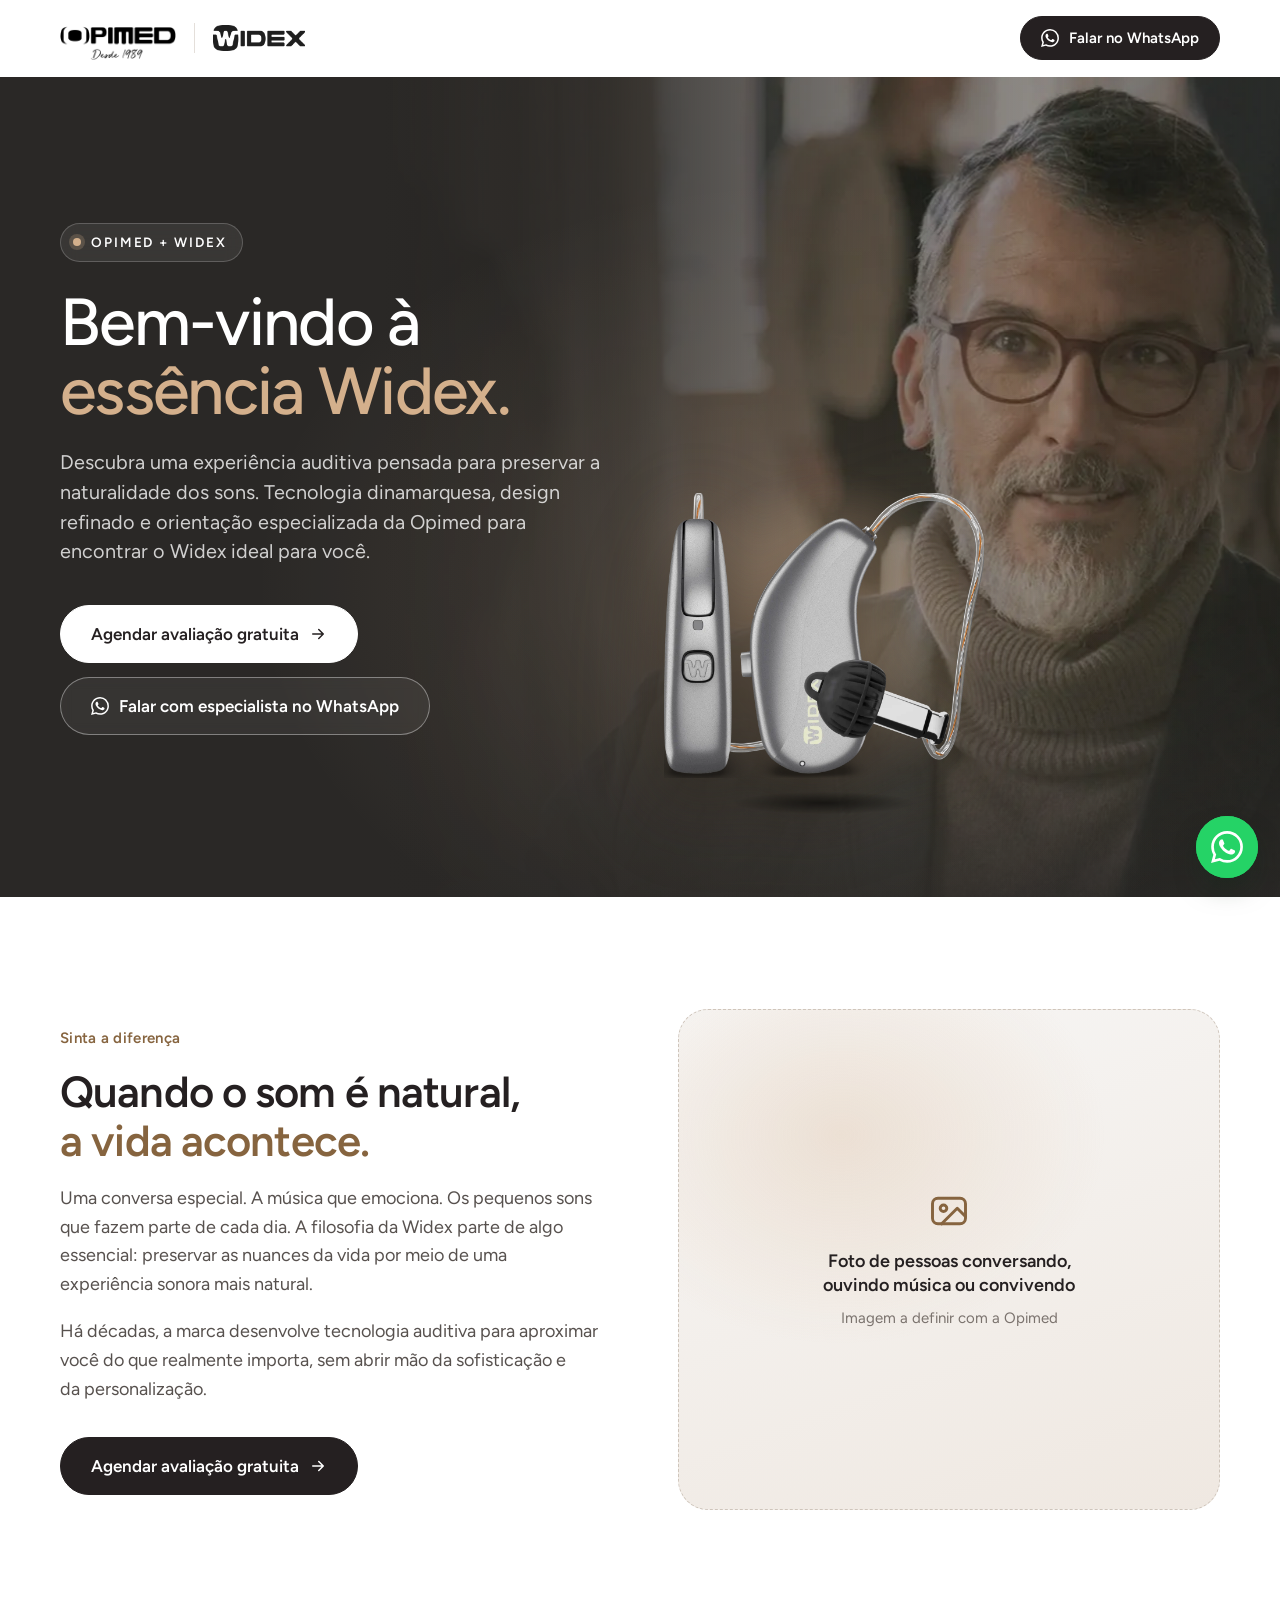
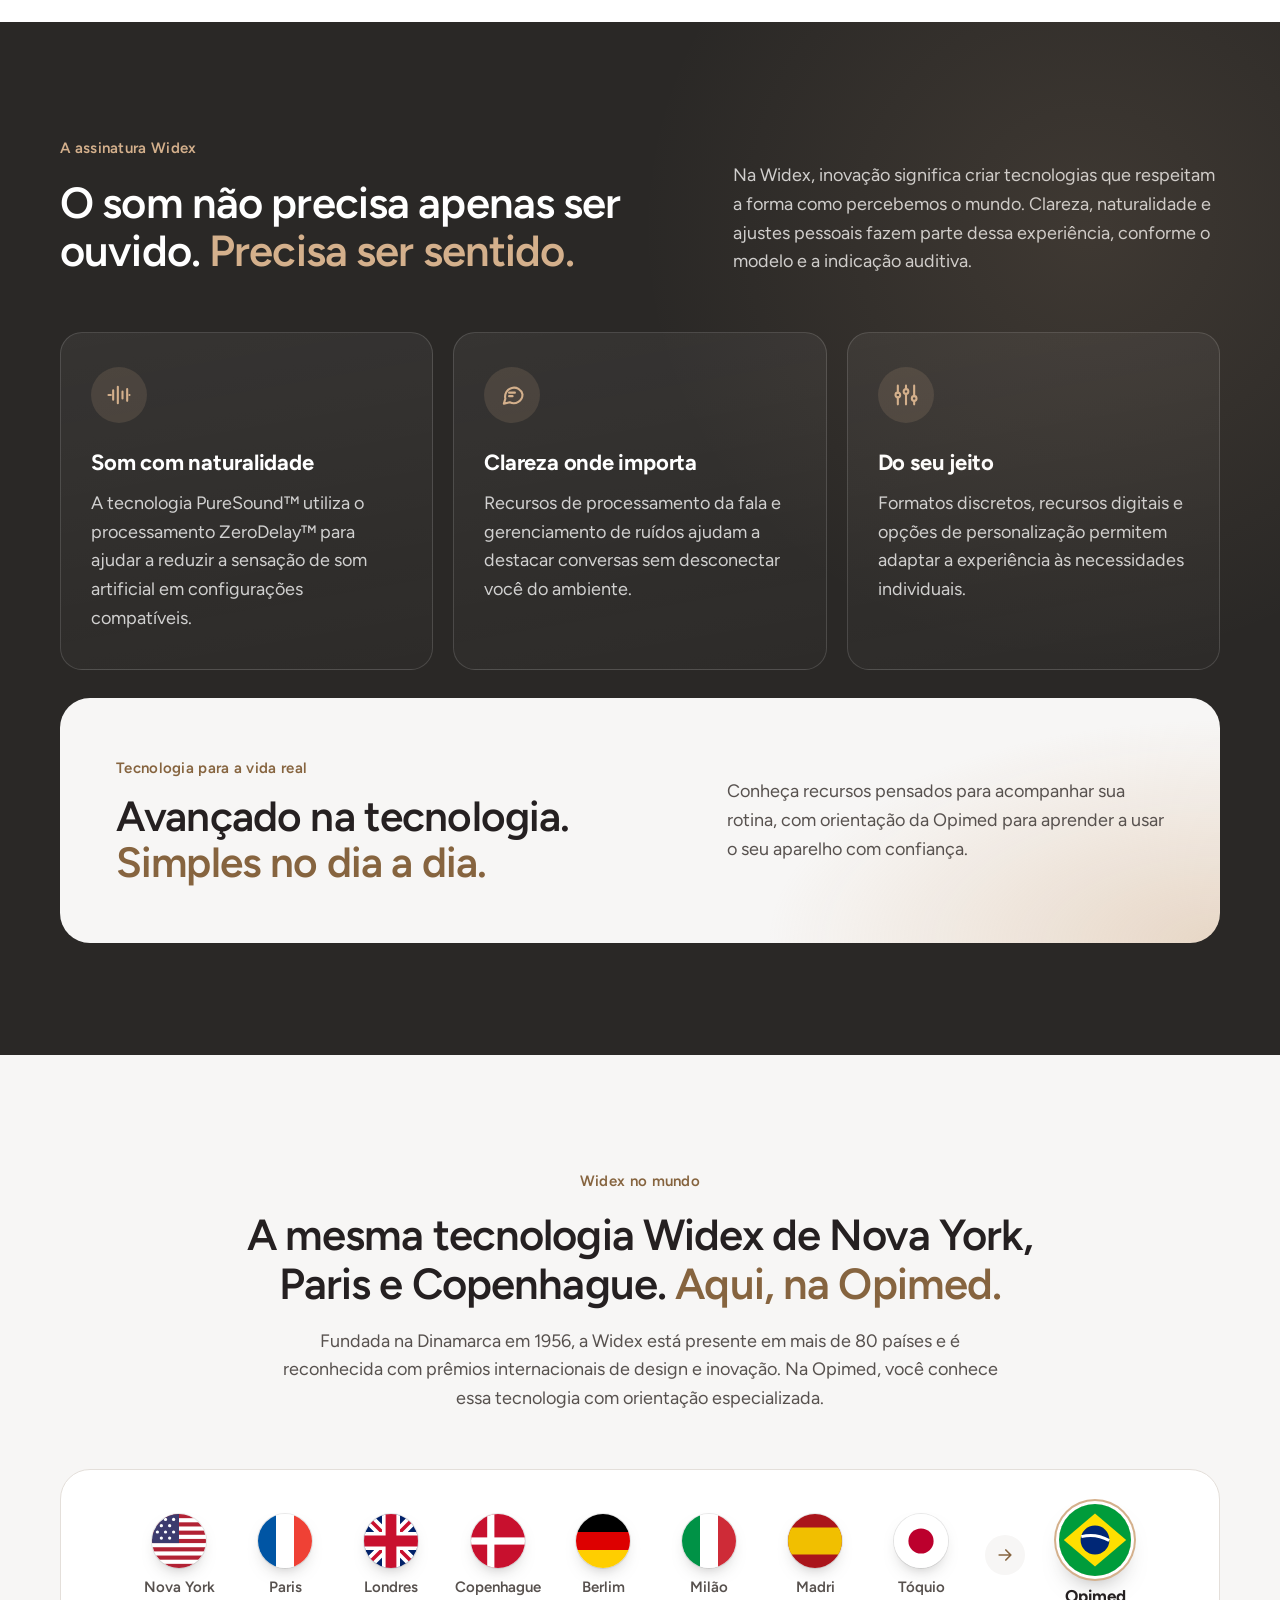
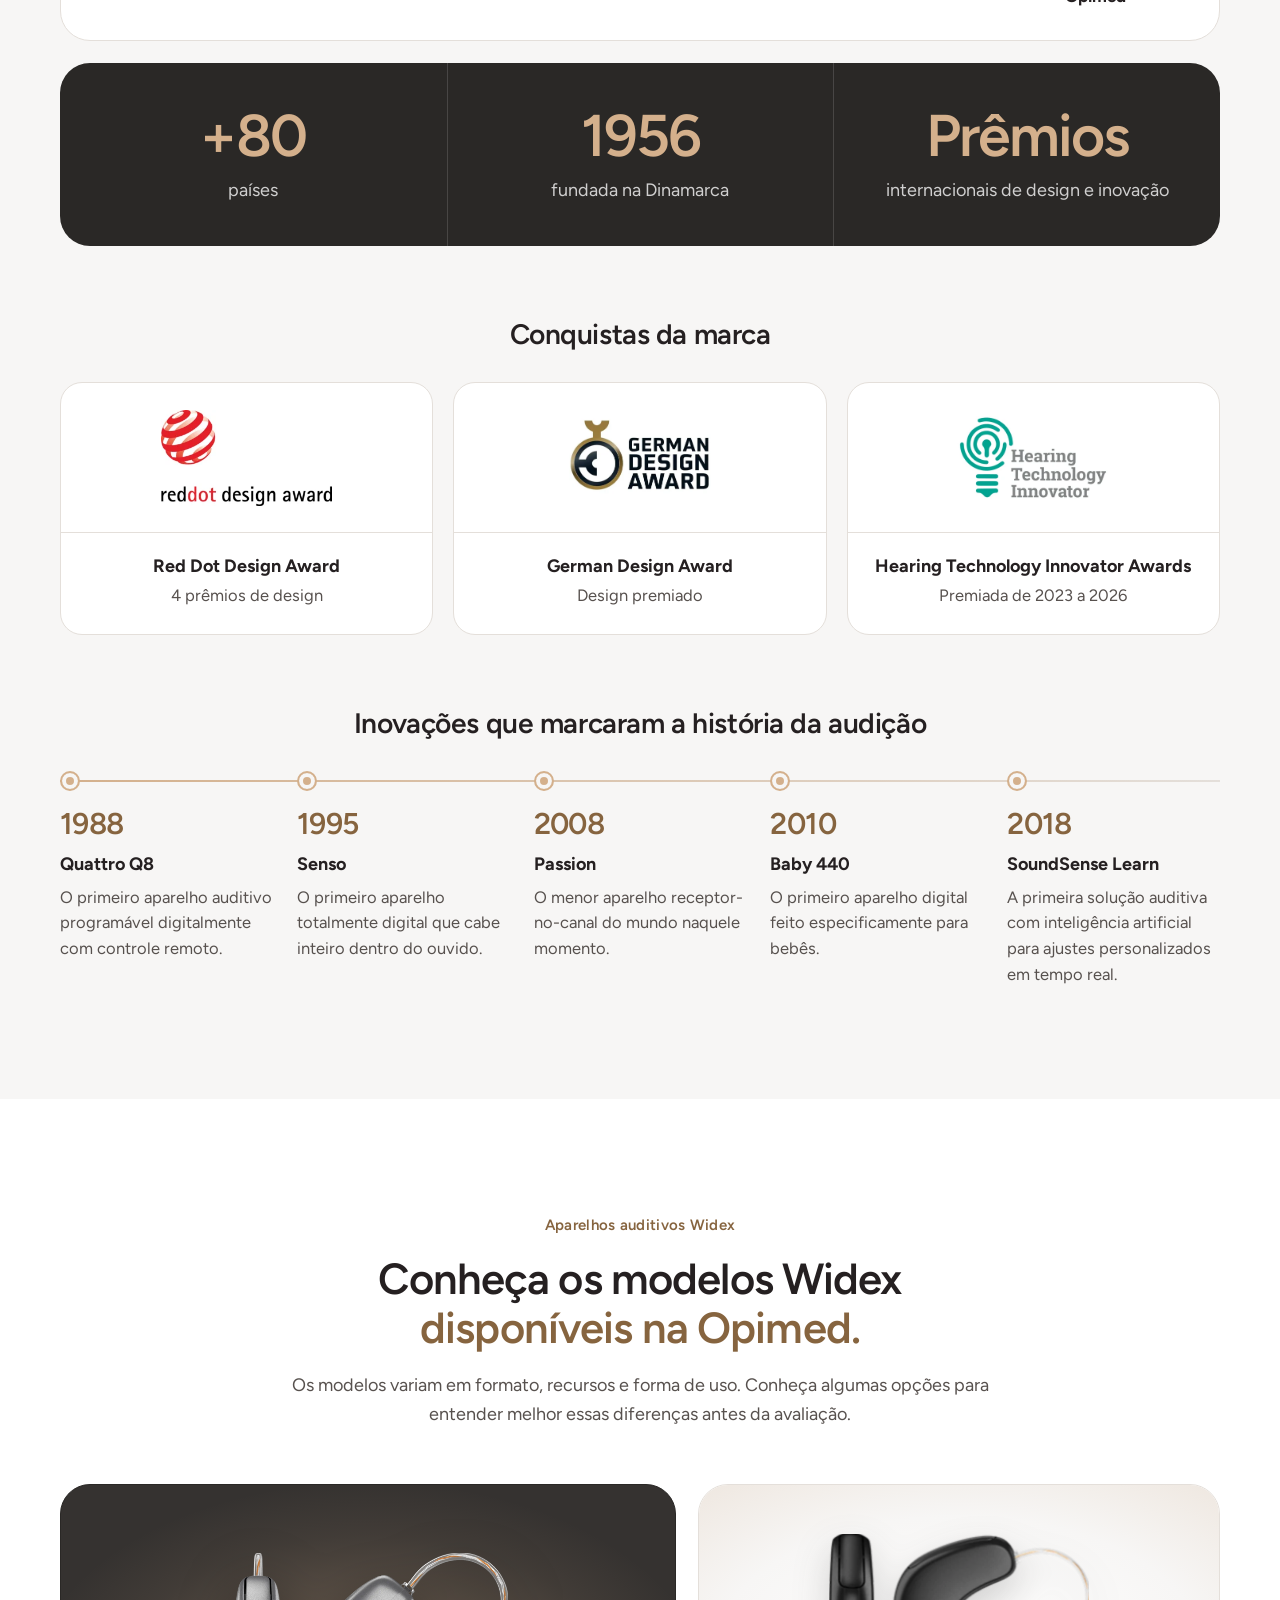
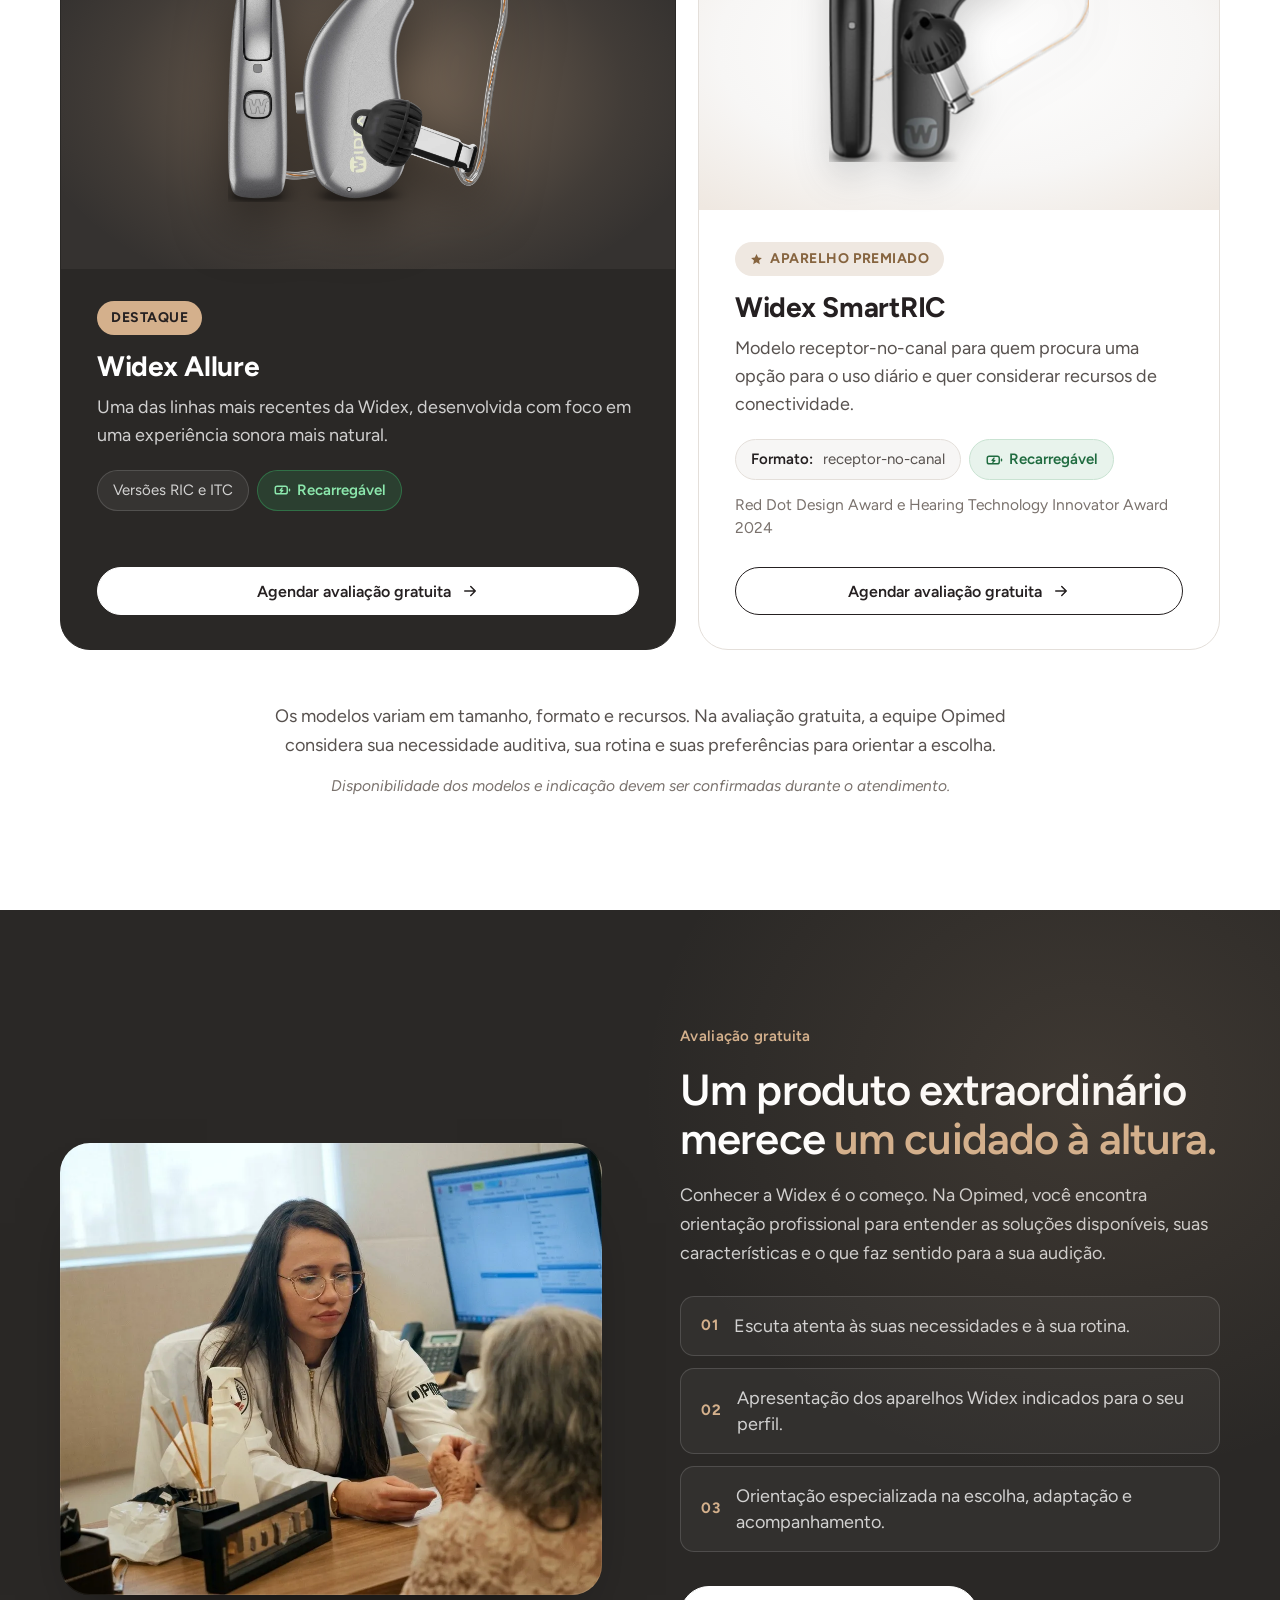
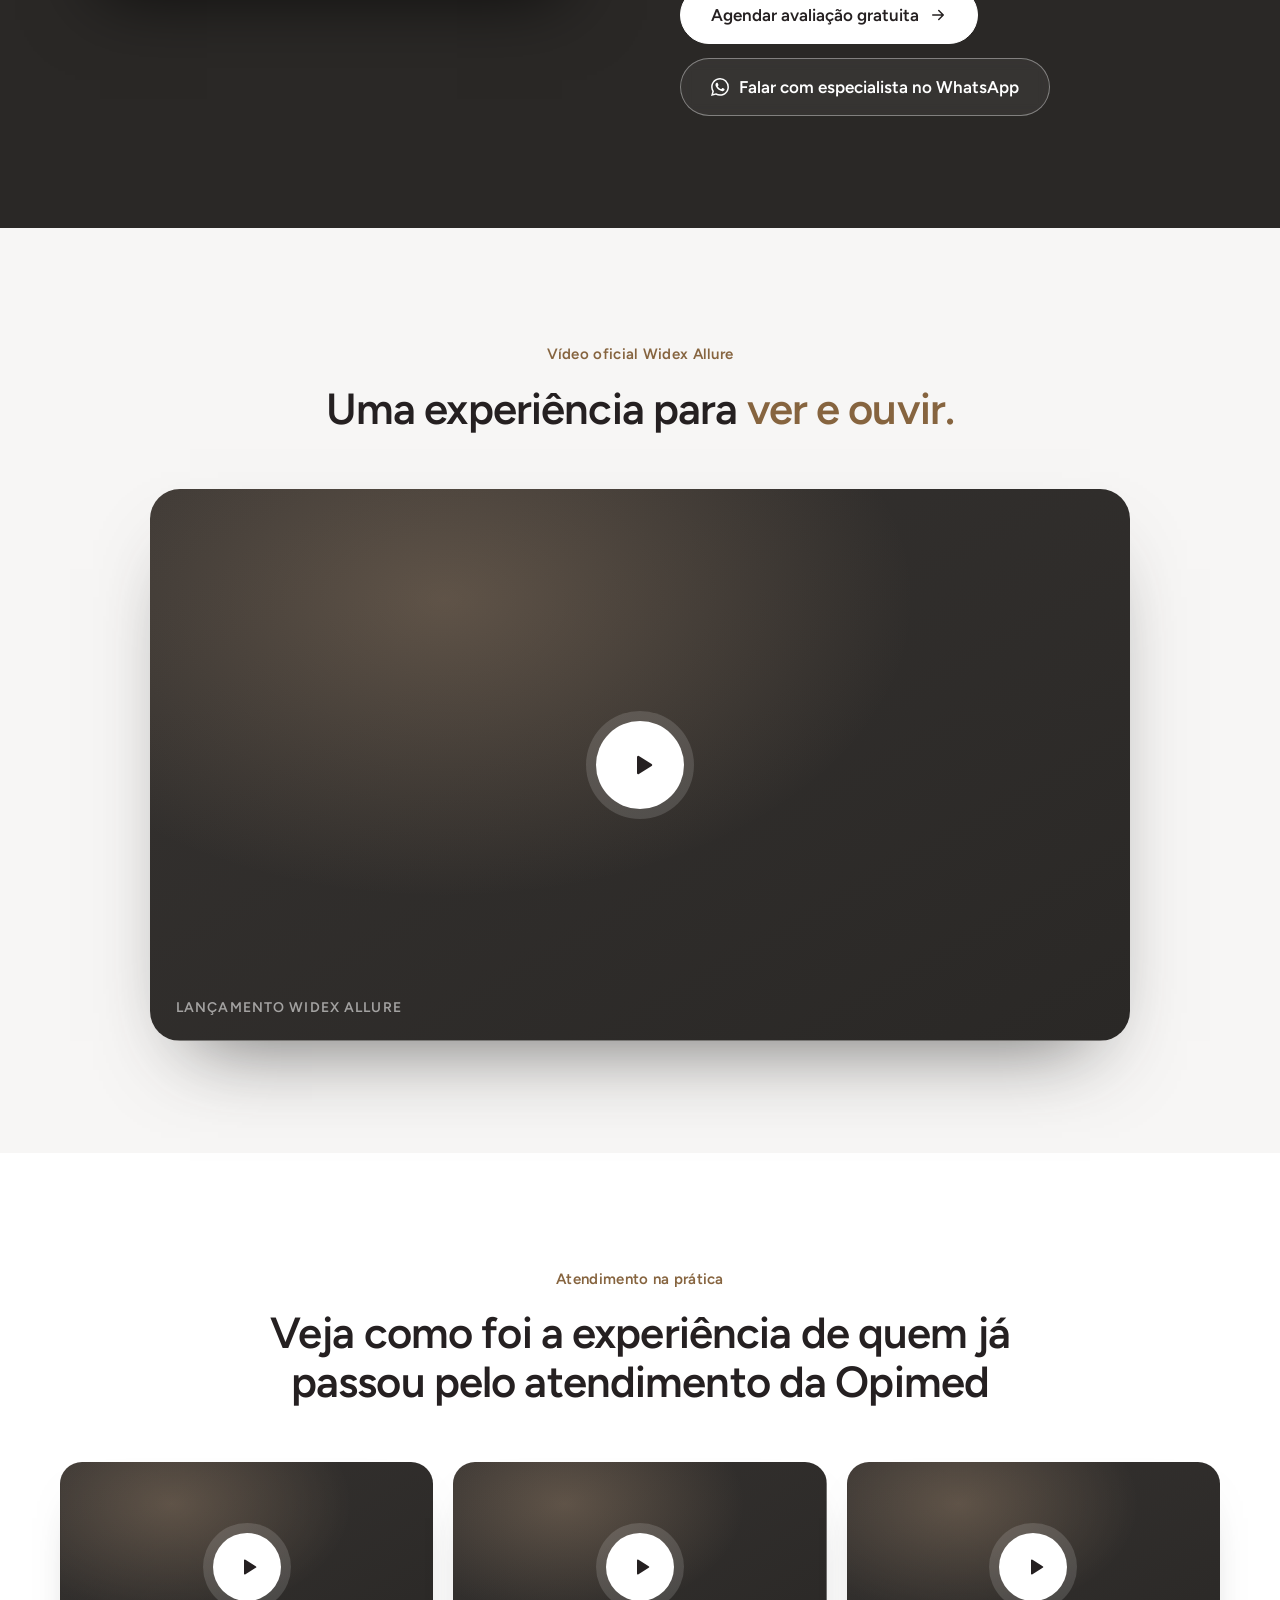
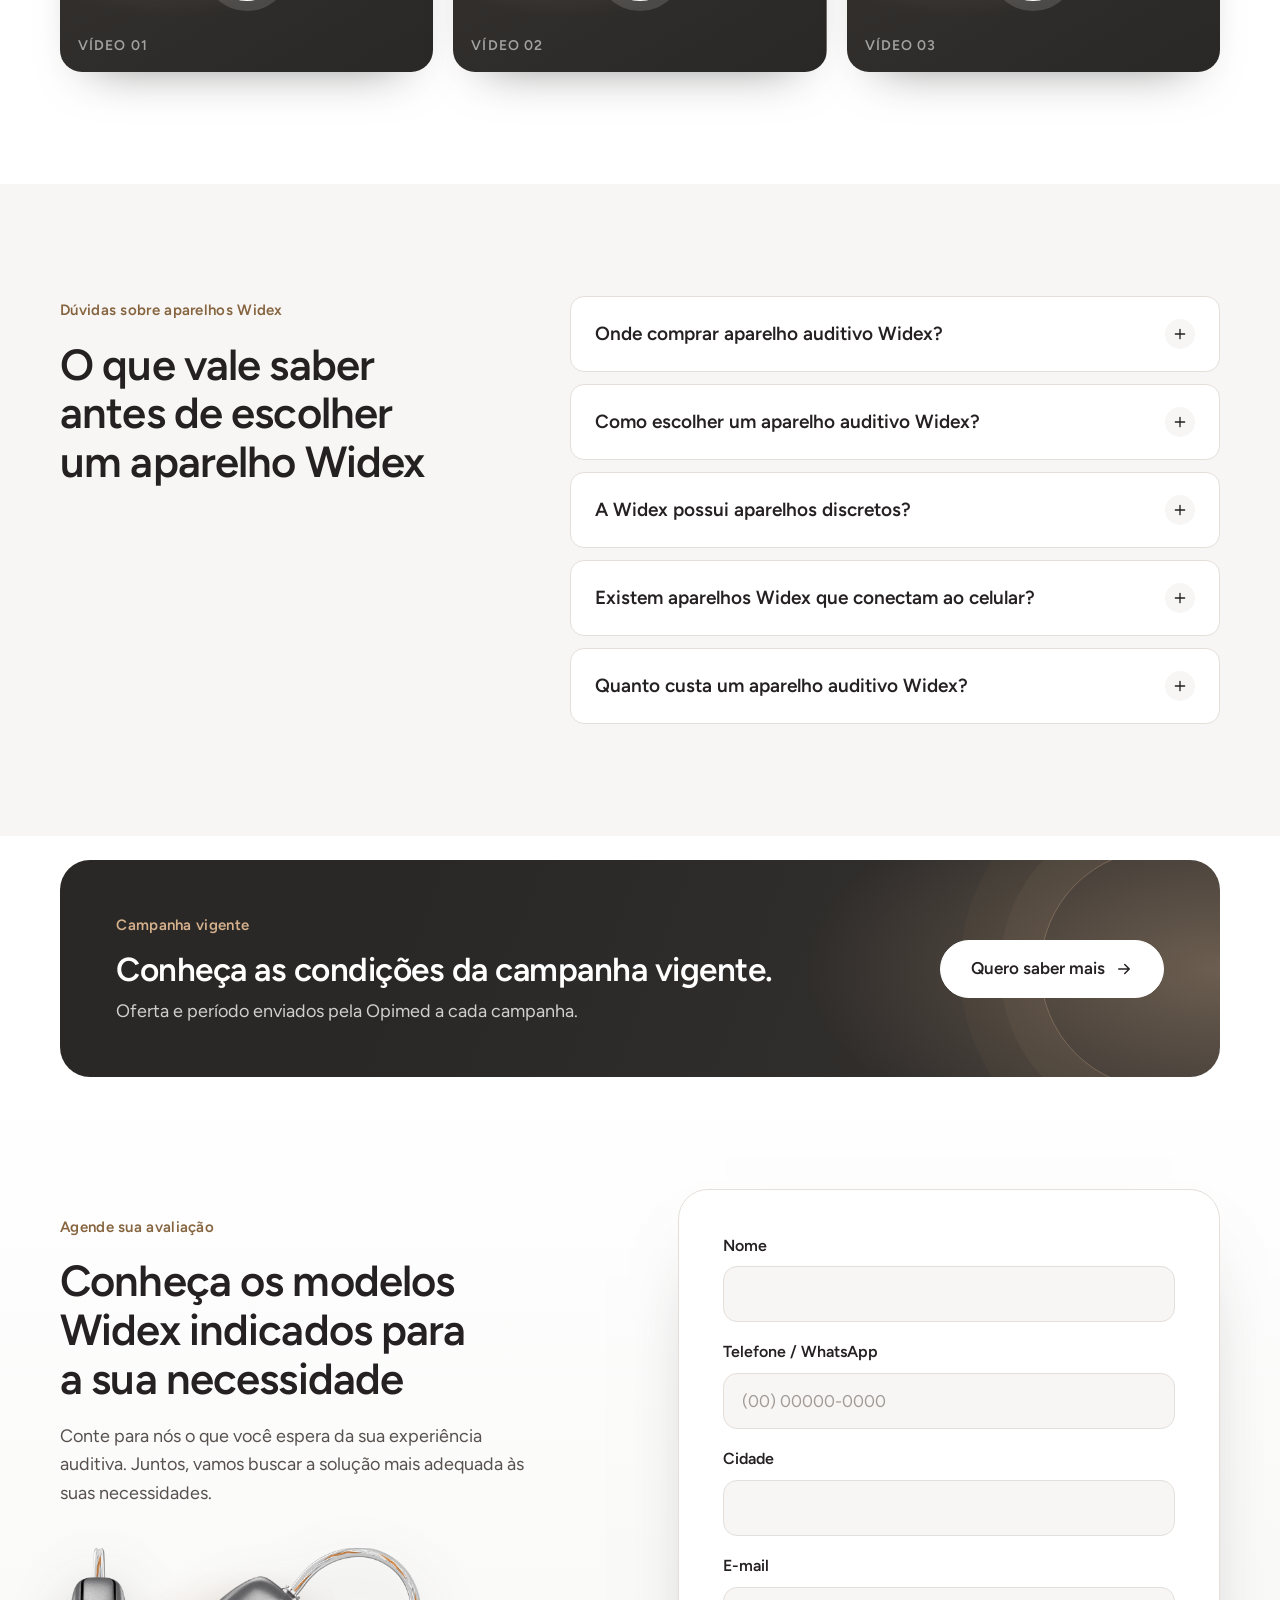
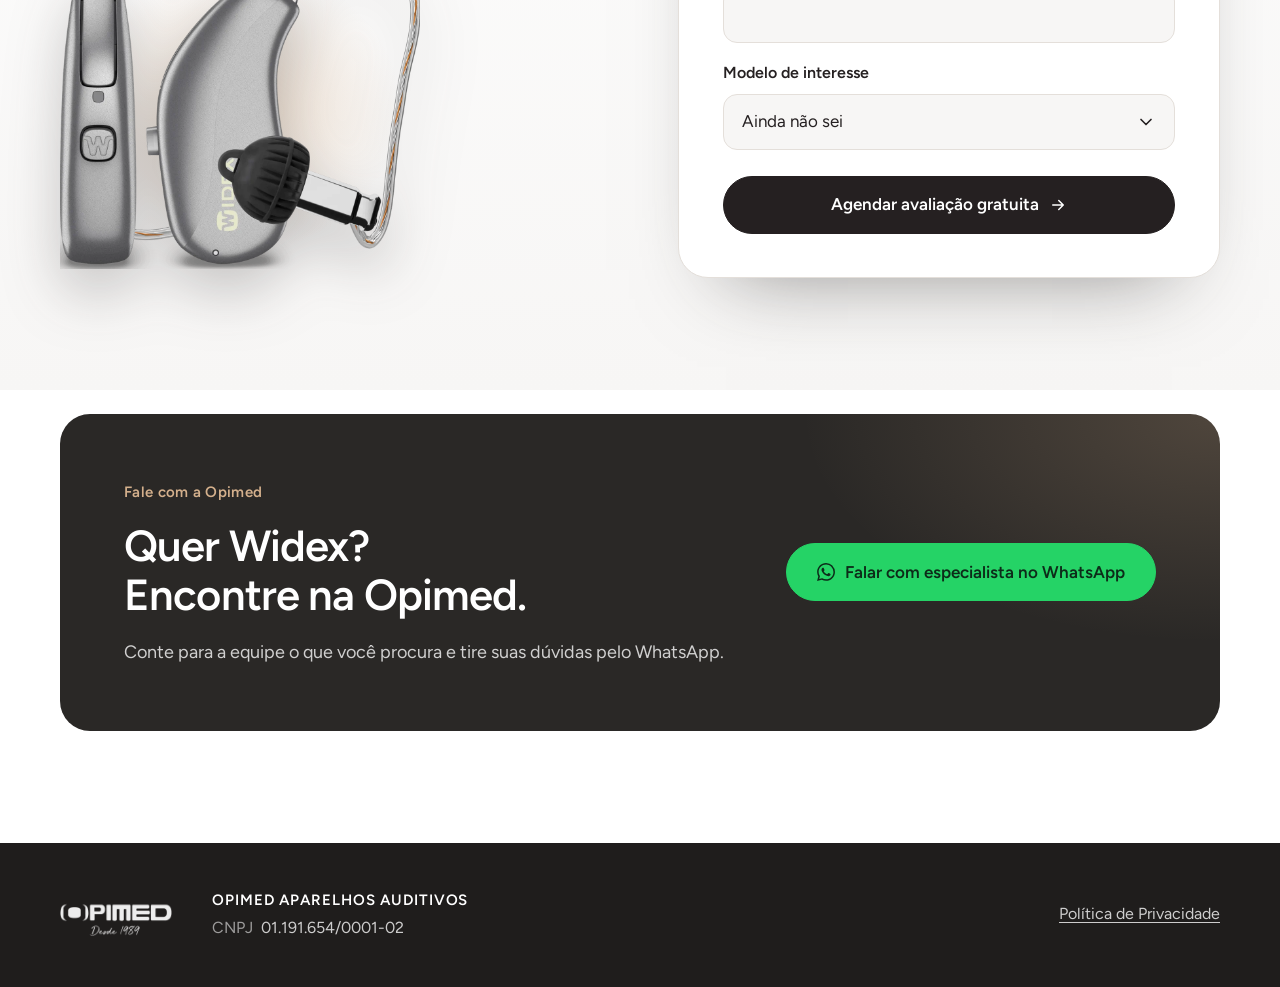
==== commit 76b652ba: "LP Widex: ajustes do memo da Opimed (11/11) - Fonte Figtree e textos maiores, principalmente no celu" ====
--- a/widex/index.html
+++ b/widex/index.html
@@ -4,13 +4,13 @@
   <meta charset="UTF-8">
   <meta name="viewport" content="width=device-width, initial-scale=1, viewport-fit=cover">
   <title>Aparelhos auditivos Widex | Opimed</title>
-  <meta name="description" content="Compare os modelos Widex disponíveis na Opimed e entenda qual formato e quais recursos fazem sentido para a sua necessidade auditiva.">
+  <meta name="description" content="Bem-vindo à essência Widex. Conheça os aparelhos auditivos Widex na Opimed: tecnologia dinamarquesa, som natural e orientação especializada.">
   <meta name="robots" content="noindex">
   <meta name="theme-color" content="#2a2826">
   <link rel="icon" href="../assets/img/opimed/favicon.svg" type="image/svg+xml">
   <link rel="preconnect" href="https://fonts.googleapis.com">
   <link rel="preconnect" href="https://fonts.gstatic.com" crossorigin>
-  <link href="https://fonts.googleapis.com/css2?family=Montserrat:wght@400;500;600;700&display=swap" rel="stylesheet">
+  <link href="https://fonts.googleapis.com/css2?family=Figtree:wght@400;500;600;700;800&display=swap" rel="stylesheet">
   <link rel="preload" as="image" href="../assets/img/widex/hero-widex.webp" media="(min-width: 901px)">
   <link rel="preload" as="image" href="../assets/img/widex/hero-widex-mobile.webp" media="(max-width: 900px)">
   <link rel="stylesheet" href="../assets/css/styles.css">
@@ -28,6 +28,23 @@
     <symbol id="i-plus" viewBox="0 0 24 24" fill="none" stroke="currentColor" stroke-width="2" stroke-linecap="round"><path d="M12 5v14M5 12h14"/></symbol>
     <symbol id="i-play" viewBox="0 0 24 24" fill="currentColor"><path d="M8 5.6v12.8a1 1 0 0 0 1.5.86l10.2-6.4a1 1 0 0 0 0-1.72L9.5 4.74A1 1 0 0 0 8 5.6Z"/></symbol>
     <symbol id="i-whats" viewBox="0 0 24 24" fill="currentColor"><path d="M17.47 14.38c-.3-.15-1.76-.87-2.03-.97-.27-.1-.47-.15-.67.15-.2.3-.77.97-.94 1.16-.17.2-.35.22-.64.08-.3-.15-1.26-.47-2.4-1.48-.88-.79-1.48-1.76-1.65-2.06-.17-.3-.02-.46.13-.6.13-.14.3-.35.45-.52.15-.18.2-.3.3-.5.1-.2.05-.37-.03-.52-.07-.15-.67-1.61-.92-2.2-.24-.58-.48-.5-.67-.51h-.57c-.2 0-.52.07-.79.37-.27.3-1.04 1.02-1.04 2.48s1.07 2.88 1.21 3.07c.15.2 2.1 3.2 5.08 4.49.71.3 1.26.49 1.7.63.71.22 1.36.19 1.87.12.57-.09 1.76-.72 2-1.42.25-.69.25-1.29.18-1.41-.08-.13-.28-.2-.57-.35m-5.42 7.4h-.01a9.87 9.87 0 0 1-5.03-1.38l-.36-.21-3.74.98 1-3.65-.24-.37a9.86 9.86 0 0 1-1.51-5.26c0-5.45 4.44-9.88 9.89-9.88 2.64 0 5.12 1.03 6.99 2.9a9.83 9.83 0 0 1 2.89 6.99c0 5.45-4.44 9.88-9.88 9.88m8.41-18.3A11.82 11.82 0 0 0 12.05 0C5.5 0 .16 5.34.16 11.89c0 2.1.55 4.14 1.59 5.95L.06 24l6.3-1.65a11.88 11.88 0 0 0 5.69 1.45h.01c6.55 0 11.89-5.34 11.89-11.89a11.82 11.82 0 0 0-3.48-8.41Z"/></symbol>
+    <!-- Ícones da seção 03 -->
+    <symbol id="i-wave" viewBox="0 0 24 24" fill="none" stroke="currentColor" stroke-width="1.8" stroke-linecap="round"><path d="M3 12h2M7 8v8M11 5v14M15 9v6M19 7v10M21 12h0"/></symbol>
+    <symbol id="i-talk" viewBox="0 0 24 24" fill="none" stroke="currentColor" stroke-width="1.8" stroke-linecap="round" stroke-linejoin="round"><path d="M21 11.5a7.5 7.5 0 0 1-10.9 6.7L5 19.5l1.3-4.4A7.5 7.5 0 1 1 21 11.5Z"/><path d="M9.5 10h5M9.5 13h3"/></symbol>
+    <symbol id="i-tune" viewBox="0 0 24 24" fill="none" stroke="currentColor" stroke-width="1.8" stroke-linecap="round"><path d="M5 4v6M5 14v6M12 4v3M12 11v9M19 4v9M19 17v3"/><circle cx="5" cy="12" r="2"/><circle cx="12" cy="9" r="2"/><circle cx="19" cy="15" r="2"/></symbol>
+    <symbol id="i-battery" viewBox="0 0 24 24" fill="none" stroke="currentColor" stroke-width="1.9" stroke-linecap="round" stroke-linejoin="round"><rect x="3" y="7" width="16" height="10" rx="2.5"/><path d="M22 11v2M12 9.5 9.5 12.5h3.5L10.5 15"/></symbol>
+    <symbol id="i-star" viewBox="0 0 24 24" fill="currentColor"><path d="m12 3.2 2.6 5.5 6 .7-4.5 4.1 1.2 5.9L12 16.4l-5.3 3 1.2-5.9-4.5-4.1 6-.7Z"/></symbol>
+    <symbol id="i-photo" viewBox="0 0 24 24" fill="none" stroke="currentColor" stroke-width="1.6" stroke-linecap="round" stroke-linejoin="round"><rect x="3" y="5" width="18" height="14" rx="3"/><circle cx="9" cy="10.5" r="1.8"/><path d="m21 15-4.5-4.5L8 19"/></symbol>
+    <!-- Bandeiras planas (seção 04). Recorte circular feito no CSS (.flag__icon) -->
+    <symbol id="f-us" viewBox="0 0 30 30"><rect width="30" height="30" fill="#fff"/><g fill="#b22234"><rect y="0" width="30" height="2.31"/><rect y="4.62" width="30" height="2.31"/><rect y="9.23" width="30" height="2.31"/><rect y="13.85" width="30" height="2.31"/><rect y="18.46" width="30" height="2.31"/><rect y="23.08" width="30" height="2.31"/><rect y="27.69" width="30" height="2.31"/></g><rect width="15" height="16.15" fill="#3c3b6e"/><g fill="#fff"><circle cx="3" cy="3" r=".9"/><circle cx="7.5" cy="3" r=".9"/><circle cx="12" cy="3" r=".9"/><circle cx="5.2" cy="6.5" r=".9"/><circle cx="9.8" cy="6.5" r=".9"/><circle cx="3" cy="10" r=".9"/><circle cx="7.5" cy="10" r=".9"/><circle cx="12" cy="10" r=".9"/><circle cx="5.2" cy="13.4" r=".9"/><circle cx="9.8" cy="13.4" r=".9"/></g></symbol>
+    <symbol id="f-fr" viewBox="0 0 30 30"><rect width="10" height="30" fill="#0055a4"/><rect x="10" width="10" height="30" fill="#fff"/><rect x="20" width="10" height="30" fill="#ef4135"/></symbol>
+    <symbol id="f-gb" viewBox="0 0 30 30"><rect width="30" height="30" fill="#012169"/><path d="M0 0 30 30M30 0 0 30" stroke="#fff" stroke-width="6"/><path d="M0 0 30 30M30 0 0 30" stroke="#c8102e" stroke-width="2"/><path d="M15 0v30M0 15h30" stroke="#fff" stroke-width="10"/><path d="M15 0v30M0 15h30" stroke="#c8102e" stroke-width="6"/></symbol>
+    <symbol id="f-dk" viewBox="0 0 30 30"><rect width="30" height="30" fill="#c8102e"/><rect x="9" width="4" height="30" fill="#fff"/><rect y="13" width="30" height="4" fill="#fff"/></symbol>
+    <symbol id="f-de" viewBox="0 0 30 30"><rect width="30" height="10" fill="#000"/><rect y="10" width="30" height="10" fill="#dd0000"/><rect y="20" width="30" height="10" fill="#ffce00"/></symbol>
+    <symbol id="f-it" viewBox="0 0 30 30"><rect width="10" height="30" fill="#009246"/><rect x="10" width="10" height="30" fill="#fff"/><rect x="20" width="10" height="30" fill="#ce2b37"/></symbol>
+    <symbol id="f-es" viewBox="0 0 30 30"><rect width="30" height="30" fill="#aa151b"/><rect y="7.5" width="30" height="15" fill="#f1bf00"/></symbol>
+    <symbol id="f-jp" viewBox="0 0 30 30"><rect width="30" height="30" fill="#fff"/><circle cx="15" cy="15" r="7" fill="#bc002d"/></symbol>
+    <symbol id="f-br" viewBox="0 0 30 30"><rect width="30" height="30" fill="#009c3b"/><path d="M15 4 28 15 15 26 2 15Z" fill="#ffdf00"/><circle cx="15" cy="15" r="6" fill="#002776"/><path d="M9.3 13.6c4-1 8-.4 11.6 1.6" stroke="#fff" stroke-width="1.2" fill="none"/></symbol>
   </svg>
 
   <!-- ================= HEADER (botão fixo de WhatsApp) ================= -->
@@ -47,7 +64,8 @@
 
   <main id="topo">
 
-    <!-- ================= 01 · HERO ================= -->
+    <!-- ================= 01 · ABERTURA ================= -->
+    <!-- TROCAR IMAGEM: foto de campanha Widex com espaço para o título (definir com a Opimed) -->
     <section class="hero" data-hero>
       <div class="hero__bg" aria-hidden="true">
         <picture>
@@ -61,8 +79,8 @@
         <div class="hero__copy">
           <!-- COPY: Seção 01 -->
           <p class="badge"><span class="badge__dot" aria-hidden="true"></span>OPIMED + WIDEX</p>
-          <h1 class="h1">Aparelhos auditivos Widex para ouvir <em>com mais naturalidade</em> no dia a dia</h1>
-          <p class="lead">Compare os modelos Widex disponíveis na Opimed e entenda qual formato e quais recursos fazem sentido para a sua necessidade auditiva.</p>
+          <h1 class="h1">Bem-vindo à <em>essência Widex.</em></h1>
+          <p class="lead">Descubra uma experiência auditiva pensada para preservar a naturalidade dos sons. Tecnologia dinamarquesa, design refinado e orientação especializada da Opimed para encontrar o Widex ideal para você.</p>
           <div class="cta-group">
             <a href="#agendar" class="btn btn--lg btn--light">Agendar avaliação gratuita <svg aria-hidden="true"><use href="#i-arrow"/></svg></a>
             <a href="https://tintim.link/whatsapp/7c349cb9-c7e6-42a9-8469-b6271b6bdefa/78512ba2-2c3b-47da-89f4-48d40d353413" class="btn btn--lg btn--ghost-light js-wa" target="_blank" rel="noopener"><svg aria-hidden="true"><use href="#i-whats"/></svg> Falar com especialista no WhatsApp</a>
@@ -82,103 +100,200 @@
       </div>
     </section>
 
-    <!-- ================= 02 · SOM NATURAL / FORMATOS ================= -->
+    <!-- ================= 02 · SOM NATURAL ================= -->
     <section class="section">
       <div class="container split">
         <div class="split__copy reveal">
           <!-- COPY: Seção 02 -->
-          <p class="kicker">Som natural, formatos diferentes e conectividade</p>
-          <h2 class="h2">Se a naturalidade do som pesa na sua escolha, vale comparar os modelos Widex</h2>
-          <p class="body">A Widex tem modelos pensados para quem valoriza uma percepção mais natural dos sons e quer comparar diferentes formatos de aparelho. Na Opimed, você encontra opções usadas dentro do ouvido, receptor-no-canal e retroauriculares.</p>
+          <p class="kicker">Sinta a diferença</p>
+          <h2 class="h2">Quando o som é natural, <em>a vida acontece.</em></h2>
+          <p class="body">Uma conversa especial. A música que emociona. Os pequenos sons que fazem parte de cada dia. A filosofia da Widex parte de algo essencial: preservar as nuances da vida por meio de uma experiência sonora mais natural.</p>
+          <p class="body">Há décadas, a marca desenvolve tecnologia auditiva para aproximar você do que realmente importa, sem abrir mão da sofisticação e da personalização.</p>
           <div class="cta-group">
             <a href="#agendar" class="btn btn--lg">Agendar avaliação gratuita <svg aria-hidden="true"><use href="#i-arrow"/></svg></a>
           </div>
         </div>
 
-        <div class="formats reveal" data-delay="1">
-          <figure class="formats__item formats__item--wide">
-            <img src="../assets/img/opimed/formato-itc.webp" alt="Aparelho auditivo usado dentro do ouvido" width="706" height="350" loading="lazy">
-          </figure>
-          <figure class="formats__item">
-            <img src="../assets/img/opimed/formato-ric.webp" alt="Aparelho auditivo receptor-no-canal" width="704" height="350" loading="lazy">
-          </figure>
-          <figure class="formats__item">
-            <img src="../assets/img/opimed/formato-bte.webp" alt="Aparelho auditivo retroauricular" width="704" height="350" loading="lazy">
-          </figure>
-        </div>
-      </div>
-    </section>
-
-    <!-- ================= 03 · MODELOS ================= -->
-    <section class="section section--soft" id="modelos">
+        <!-- TROCAR: foto de pessoas conversando, ouvindo música ou convivendo (a experiência, não o produto).
+             Substituir o bloco .photo-ph por:
+             <figure class="photo photo--light reveal" data-delay="1"><img src="../assets/img/widex/experiencia.webp" alt="..." width="1200" height="1000" loading="lazy"></figure> -->
+        <div class="photo-ph reveal" data-delay="1" role="img" aria-label="Espaço para foto de pessoas conversando, ouvindo música ou convivendo">
+          <svg aria-hidden="true"><use href="#i-photo"/></svg>
+          <span>Foto de pessoas conversando, ouvindo música ou convivendo</span>
+          <small>Imagem a definir com a Opimed</small>
+        </div>
+      </div>
+    </section>
+
+    <!-- ================= 03 · TECNOLOGIA E SIMPLICIDADE ================= -->
+    <section class="section section--dark tech" id="tecnologia">
+      <div class="container">
+        <header class="tech__head reveal">
+          <!-- COPY: Seção 03 -->
+          <div>
+            <p class="kicker kicker--light">A assinatura Widex</p>
+            <h2 class="h2">O som não precisa apenas ser ouvido. <em>Precisa ser sentido.</em></h2>
+          </div>
+          <p class="body">Na Widex, inovação significa criar tecnologias que respeitam a forma como percebemos o mundo. Clareza, naturalidade e ajustes pessoais fazem parte dessa experiência, conforme o modelo e a indicação auditiva.</p>
+        </header>
+
+        <div class="tech__grid">
+          <article class="tech-card reveal">
+            <span class="tech-card__icon"><svg aria-hidden="true"><use href="#i-wave"/></svg></span>
+            <h3 class="h3">Som com naturalidade</h3>
+            <p>A tecnologia PureSound™ utiliza o processamento ZeroDelay™ para ajudar a reduzir a sensação de som artificial em configurações compatíveis.</p>
+          </article>
+          <article class="tech-card reveal" data-delay="1">
+            <span class="tech-card__icon"><svg aria-hidden="true"><use href="#i-talk"/></svg></span>
+            <h3 class="h3">Clareza onde importa</h3>
+            <p>Recursos de processamento da fala e gerenciamento de ruídos ajudam a destacar conversas sem desconectar você do ambiente.</p>
+          </article>
+          <article class="tech-card reveal" data-delay="2">
+            <span class="tech-card__icon"><svg aria-hidden="true"><use href="#i-tune"/></svg></span>
+            <h3 class="h3">Do seu jeito</h3>
+            <p>Formatos discretos, recursos digitais e opções de personalização permitem adaptar a experiência às necessidades individuais.</p>
+          </article>
+        </div>
+
+        <div class="simple reveal">
+          <div>
+            <p class="kicker">Tecnologia para a vida real</p>
+            <p class="simple__title">Avançado na tecnologia.<br><em>Simples no dia a dia.</em></p>
+          </div>
+          <p class="simple__text">Conheça recursos pensados para acompanhar sua rotina, com orientação da Opimed para aprender a usar o seu aparelho com confiança.</p>
+        </div>
+      </div>
+    </section>
+
+    <!-- ================= 04 · FORÇA DA MARCA WIDEX ================= -->
+    <section class="section section--soft global" id="widex-no-mundo">
       <div class="container">
         <header class="section-head section-head--center reveal">
-          <!-- COPY: Seção 03 -->
+          <!-- COPY: Seção 04 -->
+          <p class="kicker">Widex no mundo</p>
+          <h2 class="h2">A mesma tecnologia Widex de Nova York, Paris e Copenhague. <em>Aqui, na Opimed.</em></h2>
+          <p class="body">Fundada na Dinamarca em 1956, a Widex está presente em mais de 80 países e é reconhecida com prêmios internacionais de design e inovação. Na Opimed, você conhece essa tecnologia com orientação especializada.</p>
+        </header>
+
+        <div class="flags reveal" role="list" aria-label="Cidades onde a tecnologia Widex está presente">
+          <div class="flags__cities">
+            <div class="flag" role="listitem"><span class="flag__icon"><svg aria-hidden="true"><use href="#f-us"/></svg></span><span class="flag__city">Nova York</span></div>
+            <div class="flag" role="listitem"><span class="flag__icon"><svg aria-hidden="true"><use href="#f-fr"/></svg></span><span class="flag__city">Paris</span></div>
+            <div class="flag" role="listitem"><span class="flag__icon"><svg aria-hidden="true"><use href="#f-gb"/></svg></span><span class="flag__city">Londres</span></div>
+            <div class="flag" role="listitem"><span class="flag__icon"><svg aria-hidden="true"><use href="#f-dk"/></svg></span><span class="flag__city">Copenhague</span></div>
+            <div class="flag" role="listitem"><span class="flag__icon"><svg aria-hidden="true"><use href="#f-de"/></svg></span><span class="flag__city">Berlim</span></div>
+            <div class="flag" role="listitem"><span class="flag__icon"><svg aria-hidden="true"><use href="#f-it"/></svg></span><span class="flag__city">Milão</span></div>
+            <div class="flag" role="listitem"><span class="flag__icon"><svg aria-hidden="true"><use href="#f-es"/></svg></span><span class="flag__city">Madri</span></div>
+            <div class="flag" role="listitem"><span class="flag__icon"><svg aria-hidden="true"><use href="#f-jp"/></svg></span><span class="flag__city">Tóquio</span></div>
+          </div>
+          <span class="flags__arrow" aria-hidden="true"><svg><use href="#i-arrow"/></svg></span>
+          <div class="flag flag--home" role="listitem"><span class="flag__icon"><svg aria-hidden="true"><use href="#f-br"/></svg></span><span class="flag__city">Opimed</span></div>
+        </div>
+
+        <dl class="stats reveal">
+          <div class="stats__item"><dt>+80</dt><dd>países</dd></div>
+          <div class="stats__item"><dt>1956</dt><dd>fundada na Dinamarca</dd></div>
+          <div class="stats__item"><dt>Prêmios</dt><dd>internacionais de design e inovação</dd></div>
+        </dl>
+
+        <div class="awards reveal">
+          <h3 class="awards__title">Conquistas da marca</h3>
+          <!-- SELOS PROVISÓRIOS: substituir pelos arquivos oficiais em alta resolução enviados pela Opimed -->
+          <div class="awards__grid">
+            <figure class="award">
+              <div class="award__seal"><img src="../assets/img/widex/selos/red-dot-design-award.webp" alt="Red Dot Design Award" width="300" height="168" loading="lazy"></div>
+              <figcaption><strong>Red Dot Design Award</strong><span>4 prêmios de design</span></figcaption>
+            </figure>
+            <figure class="award">
+              <div class="award__seal"><img src="../assets/img/widex/selos/german-design-award.webp" alt="German Design Award" width="355" height="240" loading="lazy"></div>
+              <figcaption><strong>German Design Award</strong><span>Design premiado</span></figcaption>
+            </figure>
+            <figure class="award">
+              <div class="award__seal"><img src="../assets/img/widex/selos/hearing-technology-innovator.webp" alt="Hearing Technology Innovator Awards" width="480" height="240" loading="lazy"></div>
+              <figcaption><strong>Hearing Technology Innovator Awards</strong><span>Premiada de 2023 a 2026</span></figcaption>
+            </figure>
+          </div>
+        </div>
+
+        <div class="history reveal">
+          <h3 class="history__title">Inovações que marcaram a história da audição</h3>
+          <!-- LINHA DO TEMPO: textos a confirmar pela Opimed antes da publicação -->
+          <ol class="timeline">
+            <li class="timeline__item"><span class="timeline__year">1988</span><strong>Quattro Q8</strong><span>O primeiro aparelho auditivo programável digitalmente com controle remoto.</span></li>
+            <li class="timeline__item"><span class="timeline__year">1995</span><strong>Senso</strong><span>O primeiro aparelho totalmente digital que cabe inteiro dentro do ouvido.</span></li>
+            <li class="timeline__item"><span class="timeline__year">2008</span><strong>Passion</strong><span>O menor aparelho receptor-no-canal do mundo naquele momento.</span></li>
+            <li class="timeline__item"><span class="timeline__year">2010</span><strong>Baby 440</strong><span>O primeiro aparelho digital feito especificamente para bebês.</span></li>
+            <li class="timeline__item"><span class="timeline__year">2018</span><strong>SoundSense Learn</strong><span>A primeira solução auditiva com inteligência artificial para ajustes personalizados em tempo real.</span></li>
+          </ol>
+        </div>
+      </div>
+    </section>
+
+    <!-- ================= 05 · MODELOS ================= -->
+    <section class="section" id="modelos">
+      <div class="container">
+        <header class="section-head section-head--center reveal">
+          <!-- COPY: Seção 05 -->
           <p class="kicker">Aparelhos auditivos Widex</p>
-          <h2 class="h2">Compare modelos Widex disponíveis na Opimed</h2>
+          <h2 class="h2">Conheça os modelos Widex <em>disponíveis na Opimed.</em></h2>
           <p class="body">Os modelos variam em formato, recursos e forma de uso. Conheça algumas opções para entender melhor essas diferenças antes da avaliação.</p>
         </header>
 
+        <!-- TROCAR FOTOS: fotos oficiais do Allure e do SmartRIC enviadas pela Opimed -->
         <div class="models" role="list">
-          <article class="model reveal" role="listitem">
+          <article class="model model--feature reveal" role="listitem">
             <div class="model__media"><img src="../assets/img/widex/widex-allure.webp" alt="Aparelho auditivo Widex Allure" width="1100" height="980" loading="lazy"></div>
             <div class="model__body">
+              <span class="model__tag">Destaque</span>
               <h3 class="h3">Widex Allure</h3>
               <p class="model__desc">Uma das linhas mais recentes da Widex, desenvolvida com foco em uma experiência sonora mais natural.</p>
-              <p class="model__format"><strong>Formato:</strong> receptor-no-canal</p>
-              <a href="#agendar" class="btn btn--outline btn--block">Agendar avaliação gratuita</a>
+              <ul class="model__pills">
+                <li>Versões RIC e ITC</li>
+                <li class="is-rec"><svg aria-hidden="true"><use href="#i-battery"/></svg>Recarregável</li>
+              </ul>
+              <a href="#agendar" class="btn btn--light btn--block" data-model="Widex Allure">Agendar avaliação gratuita <svg aria-hidden="true"><use href="#i-arrow"/></svg></a>
             </div>
           </article>
 
           <article class="model reveal" data-delay="1" role="listitem">
-            <div class="model__media"><img src="../assets/img/widex/widex-moment-smart-ric.webp" alt="Aparelho auditivo Widex Moment Smart RIC" width="530" height="466" loading="lazy"></div>
+            <div class="model__media"><img src="../assets/img/widex/widex-moment-smart-ric.webp" alt="Aparelho auditivo Widex SmartRIC" width="530" height="466" loading="lazy"></div>
             <div class="model__body">
-              <h3 class="h3">Widex Moment Smart RIC</h3>
+              <span class="model__tag model__tag--award"><svg aria-hidden="true"><use href="#i-star"/></svg>Aparelho premiado</span>
+              <h3 class="h3">Widex SmartRIC</h3>
               <p class="model__desc">Modelo receptor-no-canal para quem procura uma opção para o uso diário e quer considerar recursos de conectividade.</p>
-              <p class="model__format"><strong>Formato:</strong> receptor-no-canal</p>
-              <a href="#agendar" class="btn btn--outline btn--block">Agendar avaliação gratuita</a>
+              <ul class="model__pills">
+                <li><strong>Formato:</strong>&nbsp;receptor-no-canal</li>
+                <li class="is-rec"><svg aria-hidden="true"><use href="#i-battery"/></svg>Recarregável</li>
+              </ul>
+              <p class="model__award">Red Dot Design Award e Hearing Technology Innovator Award 2024</p>
+              <a href="#agendar" class="btn btn--outline btn--block" data-model="Widex SmartRIC">Agendar avaliação gratuita <svg aria-hidden="true"><use href="#i-arrow"/></svg></a>
             </div>
           </article>
-
-          <article class="model reveal" data-delay="2" role="listitem">
-            <div class="model__media"><img src="../assets/img/widex/widex-moment-xp.webp" alt="Aparelho auditivo Widex Moment XP" width="502" height="320" loading="lazy"></div>
-            <div class="model__body">
-              <h3 class="h3">Widex Moment XP</h3>
-              <p class="model__desc">Modelo usado dentro do ouvido, indicado para quem prefere esse tipo de formato e busca mais discrição no uso.</p>
-              <p class="model__format"><strong>Formato:</strong> intracanal</p>
-              <a href="#agendar" class="btn btn--outline btn--block">Agendar avaliação gratuita</a>
-            </div>
-          </article>
-
-          <article class="model reveal" data-delay="3" role="listitem">
-            <div class="model__media"><img src="../assets/img/widex/widex-moment-ric-312-d.webp" alt="Aparelho auditivo Widex Moment RIC 312 D" width="426" height="374" loading="lazy"></div>
-            <div class="model__body">
-              <h3 class="h3">Widex Moment RIC 312 D</h3>
-              <p class="model__desc">Modelo receptor-no-canal com recursos de conectividade para dispositivos compatíveis.</p>
-              <p class="model__format"><strong>Formato:</strong> receptor-no-canal</p>
-              <a href="#agendar" class="btn btn--outline btn--block">Agendar avaliação gratuita</a>
-            </div>
-          </article>
         </div>
 
         <div class="models__note reveal">
-          <p class="body">Os modelos variam em tamanho, formato e recursos. Na avaliação gratuita, a equipe Opimed considera sua necessidade auditiva, sua rotina e suas preferências para orientar quais opções vale comparar.</p>
+          <p class="body">Os modelos variam em tamanho, formato e recursos. Na avaliação gratuita, a equipe Opimed considera sua necessidade auditiva, sua rotina e suas preferências para orientar a escolha.</p>
           <p class="disclaimer">Disponibilidade dos modelos e indicação devem ser confirmadas durante o atendimento.</p>
         </div>
       </div>
     </section>
 
-    <!-- ================= 04 · AVALIAÇÃO GRATUITA ================= -->
+    <!-- ================= 06 · AVALIAÇÃO GRATUITA ================= -->
     <section class="section section--dark" id="avaliacao">
       <div class="container split split--media-left">
         <figure class="photo reveal">
           <img src="../assets/img/opimed/atendimento-opimed.webp" alt="Fonoaudióloga da Opimed em atendimento com paciente" width="1200" height="896" loading="lazy">
         </figure>
         <div class="split__copy reveal" data-delay="1">
-          <!-- COPY: Seção 04 -->
+          <!-- COPY: Seção 06 -->
           <p class="kicker kicker--light">Avaliação gratuita</p>
-          <h2 class="h2">Compare os aparelhos com orientação antes de decidir</h2>
-          <p class="body">Na avaliação, você pode conversar sobre as situações em que sente mais dificuldade para ouvir e conhecer os modelos Widex disponíveis para o seu caso.</p>
+          <h2 class="h2">Um produto extraordinário merece <em>um cuidado à altura.</em></h2>
+          <p class="body">Conhecer a Widex é o começo. Na Opimed, você encontra orientação profissional para entender as soluções disponíveis, suas características e o que faz sentido para a sua audição.</p>
+          <ol class="steps">
+            <li><span class="steps__n">01</span><span>Escuta atenta às suas necessidades e à sua rotina.</span></li>
+            <li><span class="steps__n">02</span><span>Apresentação dos aparelhos Widex indicados para o seu perfil.</span></li>
+            <li><span class="steps__n">03</span><span>Orientação especializada na escolha, adaptação e acompanhamento.</span></li>
+          </ol>
           <div class="cta-group">
             <a href="#agendar" class="btn btn--lg btn--light">Agendar avaliação gratuita <svg aria-hidden="true"><use href="#i-arrow"/></svg></a>
             <a href="https://tintim.link/whatsapp/7c349cb9-c7e6-42a9-8469-b6271b6bdefa/78512ba2-2c3b-47da-89f4-48d40d353413" class="btn btn--lg btn--ghost-light js-wa" target="_blank" rel="noopener"><svg aria-hidden="true"><use href="#i-whats"/></svg> Falar com especialista no WhatsApp</a>
@@ -187,16 +302,35 @@
       </div>
     </section>
 
-    <!-- ================= 05 · DEPOIMENTOS EM VÍDEO ================= -->
+    <!-- ================= 07 · VÍDEO DE LANÇAMENTO DO ALLURE ================= -->
+    <section class="section section--soft" id="video-allure">
+      <div class="container">
+        <header class="section-head section-head--center reveal">
+          <!-- COPY: Seção 07 -->
+          <p class="kicker">Vídeo oficial Widex Allure</p>
+          <h2 class="h2">Uma experiência para <em>ver e ouvir.</em></h2>
+        </header>
+        <!-- VÍDEO: preencher data-yt-id com o ID do YouTube do lançamento do Allure (enviado pela Opimed).
+             Player com capa: o vídeo só carrega no clique, então a página continua leve no celular. -->
+        <div class="video video--feature reveal" data-yt-id="" data-yt-title="Lançamento Widex Allure">
+          <button type="button" class="video__play" aria-label="Assistir ao vídeo de lançamento do Widex Allure">
+            <span class="video__btn"><svg aria-hidden="true"><use href="#i-play"/></svg></span>
+          </button>
+          <span class="video__tag">Lançamento Widex Allure</span>
+        </div>
+      </div>
+    </section>
+
+    <!-- ================= 08 · DEPOIMENTOS EM VÍDEO ================= -->
     <section class="section" id="depoimentos">
       <div class="container">
         <header class="section-head section-head--center reveal">
-          <!-- COPY: Seção 05 -->
+          <!-- COPY: Seção 08 -->
           <p class="kicker">Atendimento na prática</p>
           <h2 class="h2">Veja como foi a experiência de quem já passou pelo atendimento da Opimed</h2>
         </header>
 
-        <!-- Preencher data-yt-id com o ID do vídeo do YouTube (ex.: dQw4w9WgXcQ) -->
+        <!-- Preencher data-yt-id com o ID do vídeo do YouTube (ex.: dQw4w9WgXcQ). A quantidade de vídeos pode variar. -->
         <div class="videos">
           <div class="video reveal" data-yt-id="" data-yt-title="Depoimento 01">
             <button type="button" class="video__play" aria-label="Assistir depoimento 01">
@@ -220,11 +354,11 @@
       </div>
     </section>
 
-    <!-- ================= 06 · DÚVIDAS ================= -->
+    <!-- ================= 09 · DÚVIDAS ================= -->
     <section class="section section--soft" id="duvidas">
       <div class="container faq-wrap">
         <header class="section-head reveal">
-          <!-- COPY: Seção 06 -->
+          <!-- COPY: Seção 09 -->
           <p class="kicker">Dúvidas sobre aparelhos Widex</p>
           <h2 class="h2">O que vale saber antes de escolher um aparelho Widex</h2>
         </header>
@@ -236,7 +370,7 @@
           </details>
           <details>
             <summary>Como escolher um aparelho auditivo Widex?<svg aria-hidden="true"><use href="#i-plus"/></svg></summary>
-            <p>A indicação depende da necessidade auditiva, do formato do aparelho e dos recursos que fazem sentido para a sua rotina. A avaliação gratuita ajuda a comparar as opções disponíveis.</p>
+            <p>A indicação depende da sua necessidade auditiva, do formato que você prefere e da sua rotina. Na avaliação gratuita, a equipe Opimed orienta você na escolha do modelo mais adequado.</p>
           </details>
           <details>
             <summary>A Widex possui aparelhos discretos?<svg aria-hidden="true"><use href="#i-plus"/></svg></summary>
@@ -254,14 +388,30 @@
       </div>
     </section>
 
-    <!-- ================= 07 · FORMULÁRIO ================= -->
+    <!-- ================= 10 · FAIXA DE CAMPANHA =================
+         Atualizar a cada campanha: título, oferta/condições e período (enviados pela Opimed).
+         Sem campanha vigente: adicionar o atributo hidden na <aside>. -->
+    <aside class="section section--tight campaign" id="campanha" aria-label="Campanha vigente">
+      <div class="container">
+        <div class="campaign__card reveal">
+          <div class="campaign__copy">
+            <p class="kicker kicker--light">Campanha vigente</p>
+            <p class="campaign__title">Conheça as condições da campanha vigente.</p>
+            <p class="campaign__text">Oferta e período enviados pela Opimed a cada campanha.</p>
+          </div>
+          <a href="#agendar" class="btn btn--lg btn--light">Quero saber mais <svg aria-hidden="true"><use href="#i-arrow"/></svg></a>
+        </div>
+      </div>
+    </aside>
+
+    <!-- ================= 11 · FORMULÁRIO ================= -->
     <section class="section section--form" id="agendar">
       <div class="container split split--form">
         <div class="split__copy reveal">
-          <!-- COPY: Seção 07 -->
+          <!-- COPY: Seção 11 -->
           <p class="kicker">Agende sua avaliação</p>
           <h2 class="h2">Conheça os modelos Widex indicados para a sua necessidade</h2>
-          <p class="body">Preencha seus dados para que a equipe Opimed dê continuidade ao atendimento.</p>
+          <p class="body">Conte para nós o que você espera da sua experiência auditiva. Juntos, vamos buscar a solução mais adequada às suas necessidades.</p>
           <div class="form-visual" aria-hidden="true">
             <span class="form-visual__glow"></span>
             <img src="../assets/img/widex/widex-allure.webp" alt="" width="1100" height="980" loading="lazy">
@@ -290,20 +440,29 @@
               <input type="email" id="email" name="email" autocomplete="email" inputmode="email" required>
               <span class="field__error" data-error-for="email">Informe um e-mail válido.</span>
             </div>
+            <!-- Preenchido automaticamente pelos botões dos modelos (data-model) e enviado junto com o lead -->
+            <div class="field field--select">
+              <label for="modelo">Modelo de interesse</label>
+              <select id="modelo" name="modelo">
+                <option value="Ainda não sei">Ainda não sei</option>
+                <option value="Widex Allure">Widex Allure</option>
+                <option value="Widex SmartRIC">Widex SmartRIC</option>
+              </select>
+            </div>
             <button type="submit" class="btn btn--lg btn--block">Agendar avaliação gratuita <svg aria-hidden="true"><use href="#i-arrow"/></svg></button>
           </form>
         </div>
       </div>
     </section>
 
-    <!-- ================= 09 · WHATSAPP ================= -->
+    <!-- ================= 12 · WHATSAPP ================= -->
     <section class="section section--tight">
       <div class="container">
         <div class="wa-card reveal">
           <div class="wa-card__copy">
-            <!-- COPY: Seção 09 -->
+            <!-- COPY: Seção 12 -->
             <p class="kicker kicker--light">Fale com a Opimed</p>
-            <h2 class="h2">Quer falar sobre os modelos Widex antes de agendar?</h2>
+            <h2 class="h2">Quer Widex? Encontre na Opimed.</h2>
             <p class="body">Conte para a equipe o que você procura e tire suas dúvidas pelo WhatsApp.</p>
           </div>
           <a href="https://tintim.link/whatsapp/7c349cb9-c7e6-42a9-8469-b6271b6bdefa/78512ba2-2c3b-47da-89f4-48d40d353413" class="btn btn--lg btn--whats js-wa" target="_blank" rel="noopener"><svg aria-hidden="true"><use href="#i-whats"/></svg> Falar com especialista no WhatsApp</a>
--- a/assets/css/styles.css
+++ b/assets/css/styles.css
@@ -1,7 +1,7 @@
 /* =========================================================
    OPIMED — LPs por marca (Widex · Signia · ReSound)
    Base institucional Opimed: branco + grafite #252021,
-   Montserrat, botões pílula, cards com raio grande.
+   Figtree (fonte da identidade Opimed Auditiva), botões pílula, cards com raio grande.
    A marca entra só pela camada [data-brand] (cores de apoio).
    ========================================================= */
 
@@ -22,7 +22,7 @@
   --whats: #25d366;
   --whats-ink: #0d2b19;
 
-  --font: "Montserrat", system-ui, -apple-system, "Segoe UI", sans-serif;
+  --font: "Figtree", system-ui, -apple-system, "Segoe UI", sans-serif;
 
   --container: 1160px;
   --gutter: 32px;
@@ -69,7 +69,7 @@
 body {
   margin: 0;
   font-family: var(--font);
-  font-size: 16px;
+  font-size: 18px;
   line-height: 1.55;
   color: var(--t1);
   background: var(--bg);
@@ -79,7 +79,7 @@
 img { max-width: 100%; height: auto; display: block; }
 a { color: inherit; }
 h1, h2, h3, p, figure { margin: 0; }
-button, input { font: inherit; color: inherit; }
+button, input, select { font: inherit; color: inherit; }
 ::selection { background: rgba(var(--brand-glow), .35); }
 
 .container {
@@ -93,42 +93,35 @@
 .kicker {
   display: inline-flex;
   align-items: center;
-  gap: 10px;
-  font-size: 13px;
+  font-size: 15px;
   font-weight: 600;
   letter-spacing: .02em;
   color: var(--brand-accent-ink);
   margin-bottom: 18px;
 }
-.kicker::before {
-  content: "";
-  width: 22px;
-  height: 2px;
-  border-radius: 2px;
-  background: currentColor;
-  flex: none;
-}
 .kicker--light { color: var(--brand-accent); }
 
 .h1 {
-  font-size: clamp(34px, 4.1vw, 52px);
-  line-height: 1.08;
+  font-size: clamp(42px, 5.2vw, 68px);
+  line-height: 1.04;
   font-weight: 500;
+  letter-spacing: -.025em;
+  text-wrap: balance;
+}
+.h1 em { font-style: normal; color: var(--brand-accent); }
+.h2 {
+  font-size: clamp(31px, 3.4vw, 46px);
+  line-height: 1.12;
+  font-weight: 600;
   letter-spacing: -.02em;
   text-wrap: balance;
 }
-.h1 em { font-style: normal; color: var(--brand-accent); }
-.h2 {
-  font-size: clamp(27px, 3vw, 40px);
-  line-height: 1.14;
-  font-weight: 600;
-  letter-spacing: -.015em;
-  text-wrap: balance;
-}
-.h3 { font-size: 19px; line-height: 1.25; font-weight: 700; letter-spacing: -.005em; }
-.lead { font-size: clamp(17px, 1.45vw, 20px); line-height: 1.5; color: var(--t2); }
-.body { font-size: clamp(16px, 1.25vw, 18px); line-height: 1.6; color: var(--t2); text-wrap: pretty; }
-.h2 + .body { margin-top: 18px; }
+.h2 em { font-style: normal; color: var(--brand-accent-ink); }
+.section--dark .h2 em, .wa-card .h2 em { color: var(--brand-accent); }
+.h3 { font-size: 22px; line-height: 1.25; font-weight: 700; letter-spacing: -.01em; }
+.lead { font-size: clamp(19px, 1.55vw, 22px); line-height: 1.5; color: var(--t2); }
+.body { font-size: clamp(18px, 1.35vw, 20px); line-height: 1.6; color: var(--t2); text-wrap: pretty; }
+.h2 + .body, .body + .body { margin-top: 18px; }
 
 /* ---------- Botões ---------- */
 .btn {
@@ -145,7 +138,7 @@
   border: 1.5px solid var(--btn-bd);
   background: var(--btn-bg);
   color: var(--btn-fg);
-  font-size: 15px;
+  font-size: 16px;
   line-height: 1.2;
   font-weight: 600;
   text-align: center;
@@ -161,8 +154,8 @@
   outline: 3px solid var(--focus);
   outline-offset: 3px;
 }
-.btn--sm { min-height: 42px; padding: 10px 20px; font-size: 14px; }
-.btn--lg { min-height: 56px; padding: 17px 30px; font-size: 16px; }
+.btn--sm { min-height: 44px; padding: 10px 20px; font-size: 15px; }
+.btn--lg { min-height: 58px; padding: 17px 30px; font-size: 17px; }
 .btn--block { width: 100%; }
 
 .btn:hover { --btn-bg: #000; --btn-bd: #000; }
@@ -260,7 +253,7 @@
   border: 1px solid rgba(255, 255, 255, .2);
   background: rgba(255, 255, 255, .07);
   backdrop-filter: blur(8px);
-  font-size: 12.5px;
+  font-size: 13.5px;
   font-weight: 600;
   letter-spacing: .14em;
 }
@@ -362,42 +355,248 @@
 .split__copy { max-width: 540px; }
 .split--media-left .split__copy { justify-self: end; }
 
-/* Formatos (seção 02) */
-.formats {
-  display: grid;
-  grid-template-columns: 1fr 1fr;
-  gap: 14px;
-}
-.formats__item {
-  position: relative;
-  overflow: hidden;
+/* Foto provisória (seção 02) — trocar pela foto de pessoas definida com a Opimed */
+.photo-ph {
+  display: grid;
+  place-content: center;
+  justify-items: center;
+  gap: 10px;
+  aspect-ratio: 1.08;
+  padding: 32px;
+  border-radius: var(--radius);
+  border: 1.5px dashed #cfc5bb;
+  background:
+    radial-gradient(70% 60% at 30% 25%, rgba(var(--brand-glow), .28), transparent 70%),
+    linear-gradient(160deg, var(--brand-soft), var(--brand-tint));
+  text-align: center;
+  color: var(--t2);
+}
+.photo-ph svg { width: 44px; height: 44px; color: var(--brand-accent-ink); margin-bottom: 6px; }
+.photo-ph span { max-width: 300px; font-size: 18px; font-weight: 600; line-height: 1.35; color: var(--t1); }
+.photo-ph small { font-size: 15px; color: var(--t3); }
+
+/* Tecnologia e simplicidade (seção 03) */
+.tech__head {
+  display: grid;
+  grid-template-columns: minmax(0, 1.1fr) minmax(0, .9fr);
+  align-items: end;
+  gap: 28px clamp(40px, 6vw, 88px);
+  margin-bottom: 56px;
+}
+.tech__head .h2 { max-width: 620px; }
+.tech__grid {
+  display: grid;
+  grid-template-columns: repeat(3, minmax(0, 1fr));
+  gap: 20px;
+}
+.tech-card {
+  padding: 34px 30px 36px;
   border-radius: var(--radius-md);
-  background: var(--brand-tint);
-  aspect-ratio: 1;
-}
-.formats__item--wide { grid-column: 1 / -1; aspect-ratio: 2.05; }
-.formats__item img {
-  width: 100%;
-  height: 100%;
-  object-fit: cover;
-  transition: transform 1.2s var(--ease);
-}
-.formats__item:nth-child(2) img { object-position: 62% 50%; }
-.formats__item:nth-child(3) img { object-position: 30% 50%; }
-.formats:hover .formats__item img { transform: scale(1.04); }
-
-/* Modelos (seção 03) */
-.models {
-  display: grid;
-  grid-template-columns: repeat(2, minmax(0, 1fr));
+  border: 1px solid var(--line-dark);
+  background: linear-gradient(170deg, rgba(255, 255, 255, .06), rgba(255, 255, 255, .015));
+  transition: border-color .4s, transform .4s var(--ease);
+}
+.tech-card:hover { border-color: rgba(var(--brand-glow), .5); transform: translateY(-4px); }
+.tech-card__icon {
+  display: grid;
+  place-items: center;
+  width: 56px;
+  height: 56px;
+  margin-bottom: 26px;
+  border-radius: 50%;
+  background: rgba(var(--brand-glow), .14);
+  color: var(--brand-accent);
+}
+.tech-card__icon svg { width: 28px; height: 28px; }
+.tech-card p { margin-top: 12px; font-size: 18px; line-height: 1.6; color: var(--on-dark-2); }
+
+.simple {
+  display: grid;
+  grid-template-columns: minmax(0, 1.1fr) minmax(0, .9fr);
+  align-items: center;
+  gap: 24px clamp(40px, 6vw, 88px);
+  margin-top: 28px;
+  padding: clamp(32px, 4.4vw, 56px);
+  border-radius: var(--radius);
+  background:
+    radial-gradient(60% 140% at 100% 100%, rgba(var(--brand-glow), .45), transparent 65%),
+    var(--brand-soft);
+  color: var(--ink);
+}
+.simple .kicker { margin-bottom: 14px; }
+.simple__title {
+  font-size: clamp(30px, 3.3vw, 44px);
+  line-height: 1.1;
+  font-weight: 600;
+  letter-spacing: -.02em;
+}
+.simple__title em { font-style: normal; color: var(--brand-accent-ink); }
+.simple__text { font-size: clamp(18px, 1.35vw, 20px); line-height: 1.6; color: var(--t2); }
+
+/* Força da marca Widex (seção 04) */
+.global .section-head { max-width: 860px; }
+.global .section-head .body { max-width: 720px; margin-left: auto; margin-right: auto; }
+
+.flags {
+  display: flex;
+  align-items: center;
+  justify-content: center;
   gap: 22px;
-}
-.model {
-  display: grid;
-  grid-template-columns: minmax(0, .82fr) minmax(0, 1.18fr);
+  padding: 34px clamp(20px, 3vw, 40px);
+  border-radius: var(--radius);
   background: #fff;
   border: 1px solid var(--brand-line);
+}
+.flags__cities {
+  display: flex;
+  justify-content: center;
+  flex-wrap: wrap;
+  gap: 18px 22px;
+}
+.flag {
+  display: grid;
+  justify-items: center;
+  gap: 10px;
+  width: 84px;
+  text-align: center;
+}
+.flag__icon {
+  display: block;
+  width: 54px;
+  height: 54px;
+  border-radius: 50%;
+  overflow: hidden;
+  box-shadow: 0 0 0 1px rgba(42, 40, 38, .1), 0 8px 18px -10px rgba(42, 40, 38, .5);
+}
+.flag__icon svg { display: block; width: 100%; height: 100%; }
+.flag__city { font-size: 15px; font-weight: 600; line-height: 1.2; color: var(--t2); }
+.flags__arrow {
+  display: grid;
+  place-items: center;
+  flex: none;
+  width: 40px;
+  height: 40px;
+  border-radius: 50%;
+  background: var(--brand-soft);
+  color: var(--brand-accent-ink);
+}
+.flags__arrow svg { width: 20px; height: 20px; }
+.flag--home { width: 96px; flex: none; }
+.flag--home .flag__icon {
+  width: 72px;
+  height: 72px;
+  box-shadow: 0 0 0 3px #fff, 0 0 0 5px var(--brand-accent), 0 14px 26px -12px rgba(42, 40, 38, .55);
+}
+.flag--home .flag__city { font-size: 17px; font-weight: 700; color: var(--t1); }
+
+.stats {
+  display: grid;
+  grid-template-columns: repeat(3, minmax(0, 1fr));
+  margin: 22px 0 0;
+  border-radius: var(--radius);
+  background: var(--brand-deep);
+  color: var(--on-dark);
+  overflow: hidden;
+}
+.stats__item {
+  padding: clamp(28px, 3.4vw, 44px) clamp(22px, 3vw, 40px);
+  text-align: center;
+}
+.stats__item + .stats__item { border-left: 1px solid var(--line-dark); }
+.stats dt {
+  font-size: clamp(40px, 4.6vw, 60px);
+  line-height: 1;
+  font-weight: 600;
+  letter-spacing: -.03em;
+  color: var(--brand-accent);
+}
+.stats dd { margin: 12px 0 0; font-size: 18px; line-height: 1.4; color: var(--on-dark-2); }
+
+.awards { margin-top: 72px; }
+.awards__title, .history__title {
+  font-size: clamp(24px, 2.2vw, 30px);
+  line-height: 1.2;
+  font-weight: 600;
+  letter-spacing: -.015em;
+  text-align: center;
+  margin-bottom: 30px;
+}
+.awards__grid {
+  display: grid;
+  grid-template-columns: repeat(3, minmax(0, 1fr));
+  gap: 20px;
+}
+.award {
+  display: grid;
+  grid-template-rows: auto 1fr;
   border-radius: var(--radius-md);
+  background: #fff;
+  border: 1px solid var(--brand-line);
+  overflow: hidden;
+  text-align: center;
+}
+.award__seal {
+  display: grid;
+  place-items: center;
+  height: 150px;
+  padding: 24px;
+  border-bottom: 1px solid var(--brand-line);
+}
+.award__seal img { max-width: 190px; max-height: 96px; width: auto; object-fit: contain; }
+.award figcaption { display: grid; gap: 4px; padding: 22px 22px 26px; }
+.award strong { font-size: 18px; line-height: 1.3; font-weight: 700; color: var(--t1); }
+.award span { font-size: 16.5px; color: var(--t2); }
+
+.history { margin-top: 72px; }
+.timeline {
+  position: relative;
+  display: grid;
+  grid-template-columns: repeat(5, minmax(0, 1fr));
+  gap: 24px;
+  margin: 0;
+  padding: 0;
+  list-style: none;
+}
+.timeline::before {
+  content: "";
+  position: absolute;
+  top: 9px;
+  left: 0;
+  right: 0;
+  height: 2px;
+  background: linear-gradient(90deg, var(--brand-accent), var(--brand-line));
+}
+.timeline__item { position: relative; display: grid; align-content: start; gap: 6px; padding-top: 38px; }
+.timeline__item::before {
+  content: "";
+  position: absolute;
+  top: 0;
+  left: 0;
+  width: 20px;
+  height: 20px;
+  border-radius: 50%;
+  background: var(--brand-soft);
+  border: 2px solid var(--brand-accent);
+  box-shadow: inset 0 0 0 4px var(--brand-soft), inset 0 0 0 10px var(--brand-accent);
+}
+.timeline__year { font-size: 30px; line-height: 1; font-weight: 600; letter-spacing: -.02em; color: var(--brand-accent-ink); }
+.timeline__item strong { margin-top: 6px; font-size: 18px; font-weight: 700; color: var(--t1); }
+.timeline__item span:last-child { font-size: 16.5px; line-height: 1.55; color: var(--t2); }
+
+/* Modelos (seção 05) */
+.models {
+  display: grid;
+  grid-template-columns: minmax(0, 1.18fr) minmax(0, 1fr);
+  gap: 22px;
+  align-items: stretch;
+}
+.model {
+  display: grid;
+  grid-template-columns: minmax(0, 1fr);
+  grid-template-rows: auto 1fr;
+  background: #fff;
+  border: 1px solid var(--brand-line);
+  border-radius: var(--radius);
   overflow: hidden;
   transition: transform .4s var(--ease), box-shadow .4s var(--ease), border-color .4s;
 }
@@ -406,14 +605,14 @@
   position: relative;
   display: grid;
   place-items: center;
-  min-height: 100%;
+  aspect-ratio: 1.6;
   padding: 28px;
   background: radial-gradient(75% 65% at 50% 50%, #fff 0%, var(--brand-soft) 62%, var(--brand-tint) 100%);
 }
 .model__media img {
   width: 100%;
-  max-width: 210px;
-  max-height: 190px;
+  max-width: 260px;
+  max-height: 100%;
   object-fit: contain;
   filter: drop-shadow(0 16px 18px rgba(42, 40, 38, .2));
   transition: transform .6s var(--ease);
@@ -422,32 +621,74 @@
 .model__body {
   display: flex;
   flex-direction: column;
-  padding: 30px 28px;
-}
-.model__desc { margin-top: 10px; font-size: 15px; line-height: 1.55; color: var(--t2); }
-.model__format {
+  align-items: flex-start;
+  padding: 32px clamp(24px, 3vw, 36px) 34px;
+}
+.model__tag {
   display: inline-flex;
-  align-self: flex-start;
+  align-items: center;
   gap: 6px;
-  margin: 18px 0 24px;
-  padding: 7px 14px;
+  margin-bottom: 14px;
+  padding: 6px 14px;
+  border-radius: var(--pill);
+  background: var(--brand-tint);
+  font-size: 14px;
+  font-weight: 700;
+  letter-spacing: .04em;
+  text-transform: uppercase;
+  color: var(--brand-accent-ink);
+}
+.model__tag svg { width: 15px; height: 15px; }
+.model .h3 { font-size: clamp(24px, 2.2vw, 30px); }
+.model__desc { margin-top: 10px; font-size: 18px; line-height: 1.55; color: var(--t2); }
+.model__pills {
+  display: flex;
+  flex-wrap: wrap;
+  gap: 8px;
+  margin: 20px 0 28px;
+  padding: 0;
+  list-style: none;
+}
+.model__pills li {
+  display: inline-flex;
+  align-items: center;
+  gap: 6px;
+  padding: 8px 15px;
   border-radius: var(--pill);
   background: var(--brand-soft);
   border: 1px solid var(--brand-line);
-  font-size: 13px;
+  font-size: 15px;
   color: var(--t2);
 }
-.model__format strong { color: var(--t1); font-weight: 600; }
-.model .btn { margin-top: auto; padding: 12px 18px; font-size: 14.5px; }
+.model__pills strong { color: var(--t1); font-weight: 600; }
+.model__pills .is-rec { background: #e8f3ec; border-color: #c9e3d2; color: #1f6b3f; font-weight: 600; }
+.model__pills svg { width: 18px; height: 18px; }
+.model__award { margin: -14px 0 28px; font-size: 15.5px; line-height: 1.45; color: var(--t3); }
+.model .btn { margin-top: auto; }
+
+/* Allure em destaque */
+.model--feature {
+  background: var(--brand-deep);
+  border-color: var(--brand-deep);
+  color: var(--on-dark);
+}
+.model--feature .model__media {
+  background: radial-gradient(70% 70% at 50% 55%, rgba(var(--brand-glow), .45), rgba(var(--brand-glow), .08) 60%, transparent 80%), var(--brand-deep-2);
+}
+.model--feature .model__media img { max-width: 280px;filter: drop-shadow(0 24px 26px rgba(0, 0, 0, .5)); }
+.model--feature .model__tag { background: var(--brand-accent); color: var(--ink); }
+.model--feature .model__desc { color: var(--on-dark-2); }
+.model--feature .model__pills li { background: rgba(255, 255, 255, .06); border-color: var(--line-dark); color: var(--on-dark-2); }
+.model--feature .model__pills .is-rec { background: rgba(62, 224, 122, .12); border-color: rgba(62, 224, 122, .3); color: #8ce8ad; }
 
 .models__note {
   max-width: 760px;
   margin: 52px auto 0;
   text-align: center;
 }
-.disclaimer { margin-top: 14px; font-size: 13.5px; font-style: italic; color: var(--t3); }
-
-/* Avaliação (seção 04) */
+.disclaimer { margin-top: 14px; font-size: 15.5px; font-style: italic; color: var(--t3); }
+
+/* Avaliação (seção 06) */
 .photo {
   position: relative;
   border-radius: var(--radius);
@@ -471,7 +712,23 @@
   pointer-events: none;
 }
 
-/* Vídeos (seção 05) */
+/* Etapas do atendimento (seção 06) */
+.steps { display: grid; gap: 12px; margin: 28px 0 0; padding: 0; list-style: none; }
+.steps li {
+  display: flex;
+  align-items: center;
+  gap: 16px;
+  padding: 16px 20px;
+  border-radius: var(--radius-sm);
+  border: 1px solid var(--line-dark);
+  background: rgba(255, 255, 255, .04);
+  font-size: 18px;
+  line-height: 1.45;
+  color: var(--on-dark-2);
+}
+.steps__n { flex: none; font-size: 15px; font-weight: 700; letter-spacing: .04em; color: var(--brand-accent); }
+
+/* Vídeos (seções 07 e 08) */
 .videos {
   display: grid;
   grid-template-columns: repeat(3, minmax(0, 1fr));
@@ -522,7 +779,7 @@
   position: absolute;
   left: 18px;
   bottom: 16px;
-  font-size: 12px;
+  font-size: 14px;
   font-weight: 600;
   letter-spacing: .08em;
   text-transform: uppercase;
@@ -531,8 +788,12 @@
 }
 .video.has-thumb .video__tag { display: none; }
 .video iframe { position: absolute; inset: 0; width: 100%; height: 100%; border: 0; }
-
-/* FAQ (seção 06) */
+.video--feature { max-width: 980px; margin: 0 auto; border-radius: var(--radius); box-shadow: 0 40px 80px -40px rgba(42, 40, 38, .7); }
+.video--feature .video__btn { width: 88px; height: 88px; }
+.video--feature .video__btn svg { width: 30px; height: 30px; }
+.video--feature .video__tag { left: 26px; bottom: 22px; }
+
+/* FAQ (seção 09) */
 .faq-wrap {
   display: grid;
   grid-template-columns: minmax(0, .8fr) minmax(0, 1.2fr);
@@ -554,7 +815,7 @@
   justify-content: space-between;
   gap: 18px;
   padding: 22px 24px;
-  font-size: 17px;
+  font-size: 19px;
   font-weight: 600;
   line-height: 1.35;
   cursor: pointer;
@@ -572,9 +833,43 @@
   transition: transform .35s var(--ease), background .3s, color .3s;
 }
 .faq details[open] summary svg { transform: rotate(45deg); background: var(--ink); color: #fff; }
-.faq details p { padding: 0 24px 24px; color: var(--t2); line-height: 1.65; max-width: 620px; }
-
-/* Formulário (seção 07) */
+.faq details p { padding: 0 24px 24px; font-size: 18px; color: var(--t2); line-height: 1.65; max-width: 620px; }
+
+/* Faixa de campanha (seção 10) */
+.campaign { padding-bottom: 0; }
+.campaign__card {
+  position: relative;
+  overflow: hidden;
+  display: flex;
+  align-items: center;
+  justify-content: space-between;
+  gap: 24px 40px;
+  padding: clamp(30px, 4vw, 52px) clamp(28px, 4.4vw, 60px);
+  border-radius: var(--radius);
+  background:
+    radial-gradient(55% 140% at 100% 50%, rgba(var(--brand-glow), .35), transparent 65%),
+    linear-gradient(110deg, var(--brand-deep) 30%, var(--brand-deep-2));
+  color: var(--on-dark);
+}
+.campaign__card::after {
+  content: "";
+  position: absolute;
+  right: -60px;
+  top: 50%;
+  width: 240px;
+  height: 240px;
+  border-radius: 50%;
+  border: 1px solid rgba(var(--brand-glow), .35);
+  transform: translateY(-50%);
+  box-shadow: 0 0 0 40px rgba(var(--brand-glow), .05), 0 0 0 80px rgba(var(--brand-glow), .03);
+  pointer-events: none;
+}
+.campaign .kicker { margin-bottom: 12px; }
+.campaign__title { font-size: clamp(26px, 2.6vw, 34px); line-height: 1.15; font-weight: 600; letter-spacing: -.015em; }
+.campaign__text { margin-top: 10px; font-size: 18px; color: var(--on-dark-2); }
+.campaign .btn { position: relative; z-index: 1; flex: none; }
+
+/* Formulário (seção 11) */
 .section--form { background: linear-gradient(180deg, #fff 0%, var(--brand-soft) 100%); overflow: hidden; }
 .split--form { align-items: start; }
 .split--form .split__copy { padding-top: 24px; }
@@ -603,27 +898,38 @@
   box-shadow: 0 40px 80px -48px rgba(42, 40, 38, .55);
 }
 .field { display: grid; gap: 8px; margin-bottom: 18px; }
-.field label { font-size: 14px; font-weight: 600; color: var(--t1); }
-.field input {
+.field label { font-size: 16px; font-weight: 600; color: var(--t1); }
+.field input, .field select {
   width: 100%;
-  height: 54px;
+  height: 56px;
   padding: 0 18px;
   border-radius: var(--radius-sm);
   border: 1.5px solid var(--brand-line);
   background: var(--brand-soft);
-  font-size: 16px;
+  font-size: 17px;
   transition: border-color .2s, background .2s, box-shadow .2s;
 }
+.field select {
+  appearance: none;
+  -webkit-appearance: none;
+  padding-right: 48px;
+  cursor: pointer;
+  background-image: url("data:image/svg+xml,%3Csvg xmlns='http://www.w3.org/2000/svg' viewBox='0 0 24 24' fill='none' stroke='%23252021' stroke-width='2' stroke-linecap='round' stroke-linejoin='round'%3E%3Cpath d='m6 9 6 6 6-6'/%3E%3C/svg%3E");
+  background-repeat: no-repeat;
+  background-position: right 18px center;
+  background-size: 20px;
+}
+.field select.is-filled { border-color: var(--brand-accent); background-color: #fff; box-shadow: 0 0 0 4px rgba(var(--brand-glow), .2); }
 .field input::placeholder { color: #a39b96; }
-.field input:hover { border-color: #cfc7c0; }
-.field input:focus { outline: none; border-color: var(--ink); background: #fff; box-shadow: 0 0 0 4px rgba(var(--brand-glow), .25); }
-.field__error { display: none; font-size: 13px; color: #b3261e; }
+.field input:hover, .field select:hover { border-color: #cfc7c0; }
+.field input:focus, .field select:focus { outline: none; border-color: var(--ink); background: #fff; box-shadow: 0 0 0 4px rgba(var(--brand-glow), .25); }
+.field__error { display: none; font-size: 15px; color: #b3261e; }
 .field.is-invalid input { border-color: #b3261e; background: #fff; }
 .field.is-invalid .field__error { display: block; }
 .form-card .btn { margin-top: 8px; }
 .form-card .btn.is-sent { --btn-bg: #1f7a45; --btn-bd: #1f7a45; pointer-events: none; }
 
-/* WhatsApp (seção 09) */
+/* WhatsApp (seção 12) */
 .wa-card {
   position: relative;
   overflow: hidden;
@@ -646,7 +952,7 @@
 .footer {
   background: #1f1d1c;
   color: var(--on-dark-2);
-  font-size: 14px;
+  font-size: 16px;
   padding: 44px 0 calc(44px + env(safe-area-inset-bottom));
 }
 .footer__inner {
@@ -658,7 +964,7 @@
 }
 .footer__logo { width: 112px; filter: brightness(0) invert(1); opacity: .92; }
 .footer__info { display: grid; gap: 4px; margin-right: auto; }
-.footer__name { color: #fff; font-weight: 600; letter-spacing: .06em; font-size: 13px; }
+.footer__name { color: #fff; font-weight: 600; letter-spacing: .06em; font-size: 15px; }
 .footer__label { color: var(--on-dark-3); margin-right: 4px; }
 .footer__links a { color: var(--on-dark-2); text-underline-offset: 3px; }
 .footer__links a:hover { color: #fff; }
@@ -701,13 +1007,16 @@
 
 /* ---------- Responsivo ---------- */
 @media (max-width: 1100px) {
-  .model { grid-template-columns: minmax(0, 1fr); }
-  .model__media { aspect-ratio: 1.5; min-height: 0; }
   .hero__shade {
     background:
       linear-gradient(90deg, var(--brand-deep) 0%, var(--brand-deep) 24%, rgba(42, 40, 38, .82) 44%, rgba(42, 40, 38, .2) 72%, rgba(42, 40, 38, .35) 100%),
       linear-gradient(0deg, rgba(42, 40, 38, .85) 0%, rgba(42, 40, 38, 0) 34%);
   }
+  /* Seção 04: bandeiras em duas linhas, Brasil/Opimed abaixo */
+  .flags { flex-direction: column; gap: 18px; }
+  .flags__arrow { transform: rotate(90deg); }
+  .timeline { grid-template-columns: repeat(3, minmax(0, 1fr)); row-gap: 36px; }
+  .timeline::before { display: none; }
 }
 
 @media (max-width: 900px) {
@@ -738,12 +1047,25 @@
   }
   .hero__copy { max-width: none; }
 
-  .split, .faq-wrap { grid-template-columns: 1fr; }
+  .split, .faq-wrap, .tech__head, .simple { grid-template-columns: 1fr; }
   .split__copy, .split--media-left .split__copy { max-width: none; justify-self: stretch; }
   .split--media-left .photo { order: 2; }
   .faq-wrap .section-head { position: static; }
-  .section-head { margin-bottom: 40px; }
-
+  .section-head, .tech__head { margin-bottom: 40px; }
+
+  .tech__grid { grid-template-columns: 1fr; gap: 14px; }
+  .tech-card { display: grid; grid-template-columns: auto 1fr; column-gap: 18px; padding: 26px 22px; }
+  .tech-card__icon { grid-row: span 2; margin-bottom: 0; width: 52px; height: 52px; }
+  .tech-card p { margin-top: 8px; }
+
+  .models { grid-template-columns: minmax(0, 1fr); }
+  .awards__grid { grid-template-columns: 1fr; gap: 14px; }
+  .award { grid-template-columns: 150px 1fr; grid-template-rows: none; text-align: left; align-items: center; }
+  .award__seal { height: 100%; min-height: 120px; padding: 18px; border-bottom: 0; border-right: 1px solid var(--brand-line); }
+  .award__seal img { max-width: 112px; max-height: 70px; }
+  .award figcaption { padding: 18px 20px; }
+
+  .campaign__card { flex-direction: column; align-items: flex-start; }
   .wa-card { flex-direction: column; align-items: flex-start; }
   .form-visual { display: none; }
   .split--form .split__copy { padding-top: 0; }
@@ -754,35 +1076,57 @@
   .hero__device { --size: min(34vw, 280px); top: min(54vw, 420px); right: var(--gutter); }
 }
 
+/* Celular: textos maiores para o público da Opimed */
 @media (max-width: 640px) {
   :root { --section-y: 68px; }
+  body { font-size: 18px; }
+  .kicker { font-size: 15px; }
+  .h1 { font-size: clamp(40px, 11vw, 48px); }
+  .h2 { font-size: clamp(30px, 8.4vw, 36px); }
+  .lead, .body { font-size: 19px; }
   .header__wa { padding: 10px 16px; }
   .cta-group { flex-direction: column; margin-top: 28px; }
-  .cta-group .btn, .wa-card .btn { width: 100%; }
-  .btn--lg { font-size: 15px; padding: 16px 22px; }
-
-  .models {
-    grid-template-columns: none;
-    grid-auto-flow: column;
-    grid-auto-columns: 86%;
-    overflow-x: auto;
-    scroll-snap-type: x mandatory;
-    scroll-padding: 0 var(--gutter);
-    margin: 0 calc(var(--gutter) * -1);
-    padding: 6px var(--gutter) 22px;
-    scrollbar-width: none;
-  }
-  .models::-webkit-scrollbar { display: none; }
-  .model { scroll-snap-align: start; }
-  .model__body { padding: 24px 22px 24px; }
-  .model .btn { padding: 12px 14px; }
+  .cta-group .btn, .wa-card .btn, .campaign .btn { width: 100%; }
+  .btn--lg { font-size: 17px; padding: 17px 22px; }
+
+  .photo-ph { aspect-ratio: 1.15; }
+
+  .flags { padding: 26px 14px; }
+  .flags__cities { display: grid; grid-template-columns: repeat(4, minmax(0, 1fr)); gap: 20px 6px; width: 100%; }
+  .flag { width: auto; }
+  .flag__icon { width: 50px; height: 50px; }
+  .flag__city { font-size: 14.5px; }
+  .flag--home { width: auto; }
+
+  .stats { grid-template-columns: 1fr; }
+  .stats__item { display: flex; align-items: center; gap: 18px; padding: 22px 24px; text-align: left; }
+  .stats__item + .stats__item { border-left: 0; border-top: 1px solid var(--line-dark); }
+  .stats dt { flex: none; min-width: 120px; font-size: 40px; }
+  .stats dd { margin: 0; }
+  .stats__item:last-child dt { font-size: 30px; }
+
+  .awards, .history { margin-top: 56px; }
+  .award { grid-template-columns: 112px 1fr; }
+  .award__seal img { max-width: 84px; }
+
+  .timeline { grid-template-columns: 1fr; gap: 0; }
+  .timeline::before { display: block; top: 0; bottom: 0; left: 9px; right: auto; width: 2px; height: auto; background: linear-gradient(180deg, var(--brand-accent), var(--brand-line)); }
+  .timeline__item { padding: 0 0 28px 40px; }
+  .timeline__item:last-child { padding-bottom: 0; }
+  .timeline__year { font-size: 26px; }
+
+  .model__media { aspect-ratio: 1.35; }
+  .model__body { padding: 26px 22px 26px; }
+  .model__desc { font-size: 18px; }
   .model:hover { transform: none; }
   .videos { grid-template-columns: none; grid-auto-flow: column; grid-auto-columns: 86%; overflow-x: auto; scroll-snap-type: x mandatory; margin: 0 calc(var(--gutter) * -1); padding: 4px var(--gutter) 18px; scroll-padding: 0 var(--gutter); scrollbar-width: none; }
   .videos::-webkit-scrollbar { display: none; }
   .video { scroll-snap-align: start; }
-  .faq summary { padding: 18px 18px; font-size: 16px; }
-  .faq details p { padding: 0 18px 20px; }
-  .formats { gap: 10px; }
+  .video--feature { margin: 0 calc(var(--gutter) * -1); border-radius: 0; }
+  .video--feature .video__btn { width: 72px; height: 72px; }
+  .faq summary { padding: 20px 18px; font-size: 18px; }
+  .faq details p { padding: 0 18px 22px; font-size: 18px; }
+  .steps li { padding: 14px 16px; }
   .wa-float { width: 56px; height: 56px; right: 16px; bottom: calc(16px + env(safe-area-inset-bottom)); }
   .wa-float svg { width: 28px; height: 28px; }
   .footer__inner { flex-direction: column; align-items: flex-start; }
@@ -790,9 +1134,9 @@
 
 @media (max-width: 480px) {
   .lockup__sep, .lockup__brand { display: none; }
-  .header__wa { padding: 10px 14px; gap: 8px; font-size: 13.5px; }
+  .header__wa { padding: 10px 14px; gap: 8px; font-size: 15px; }
   .header__wa svg { width: 16px; height: 16px; }
-  .btn--lg { font-size: 14.5px; padding: 16px 14px; gap: 8px; }
+  .btn--lg { font-size: 16.5px; padding: 17px 14px; gap: 8px; }
 }
 
 @media (prefers-reduced-motion: reduce) {
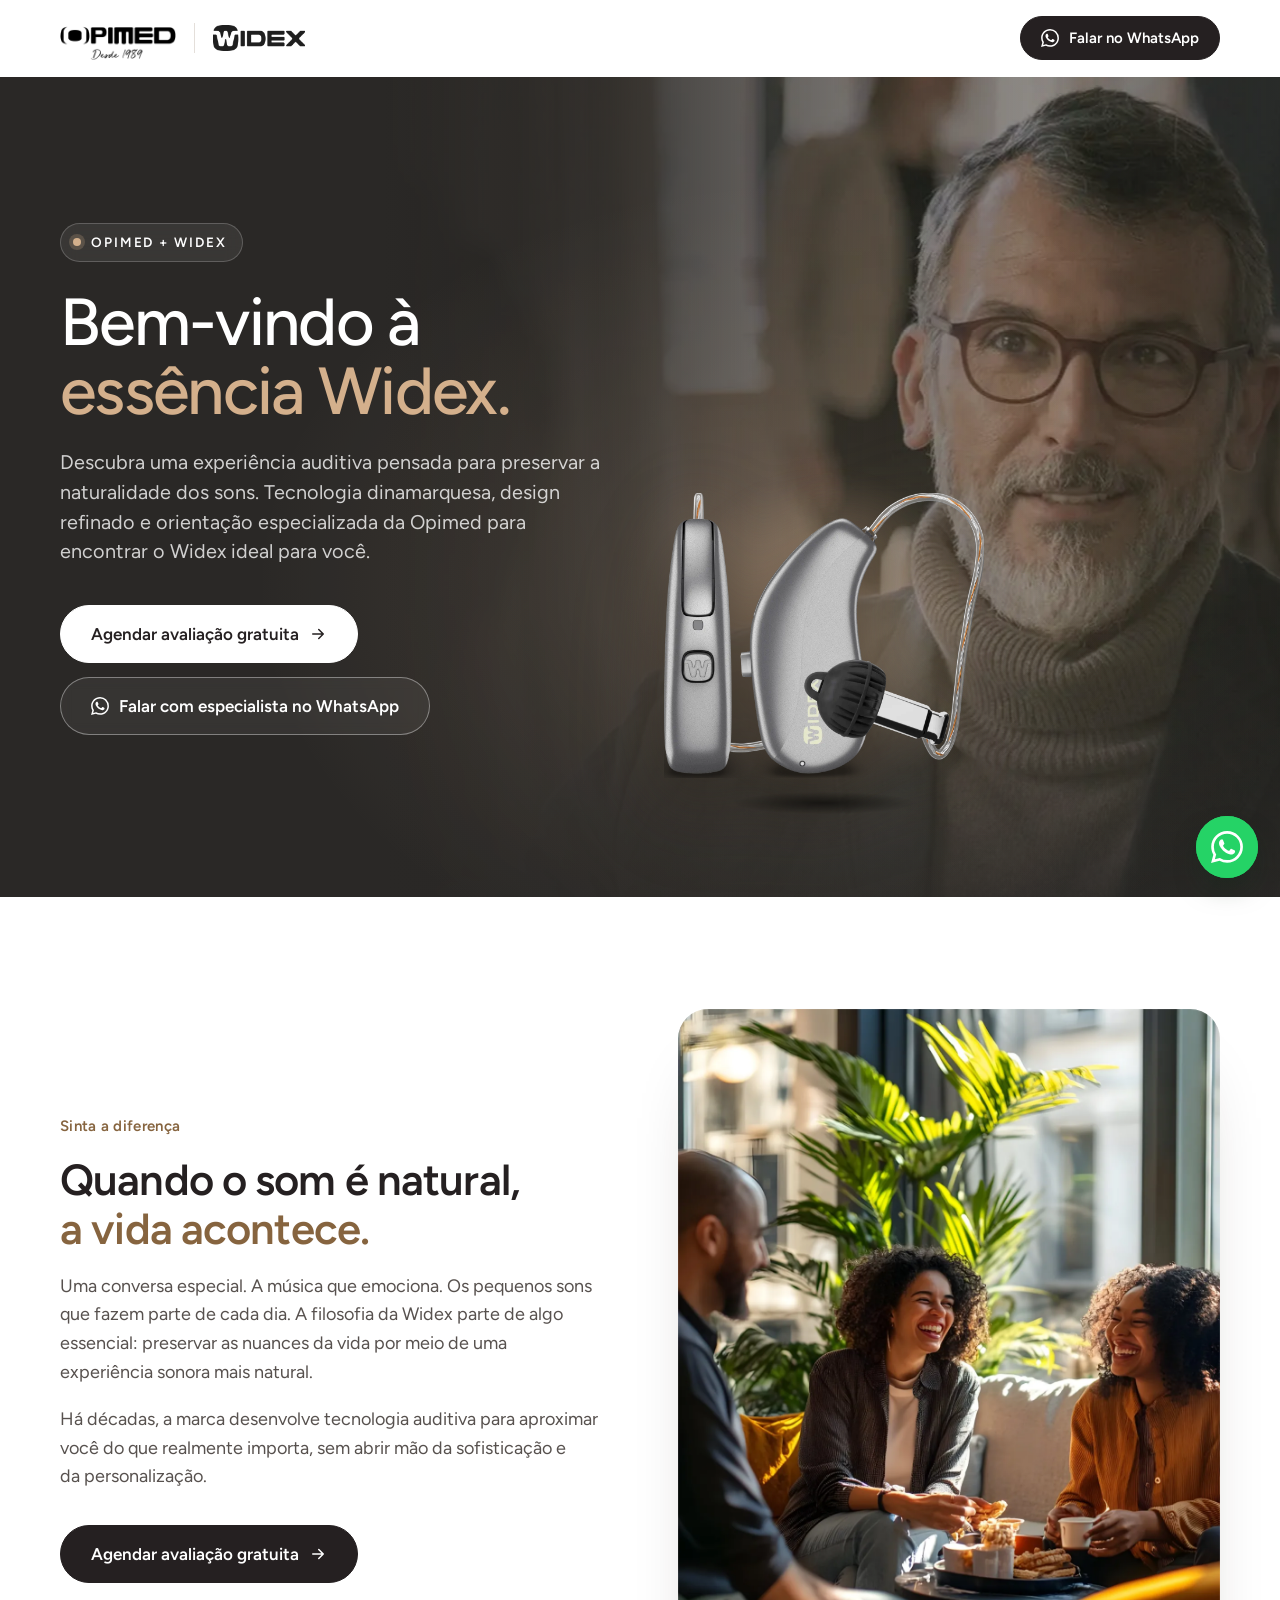
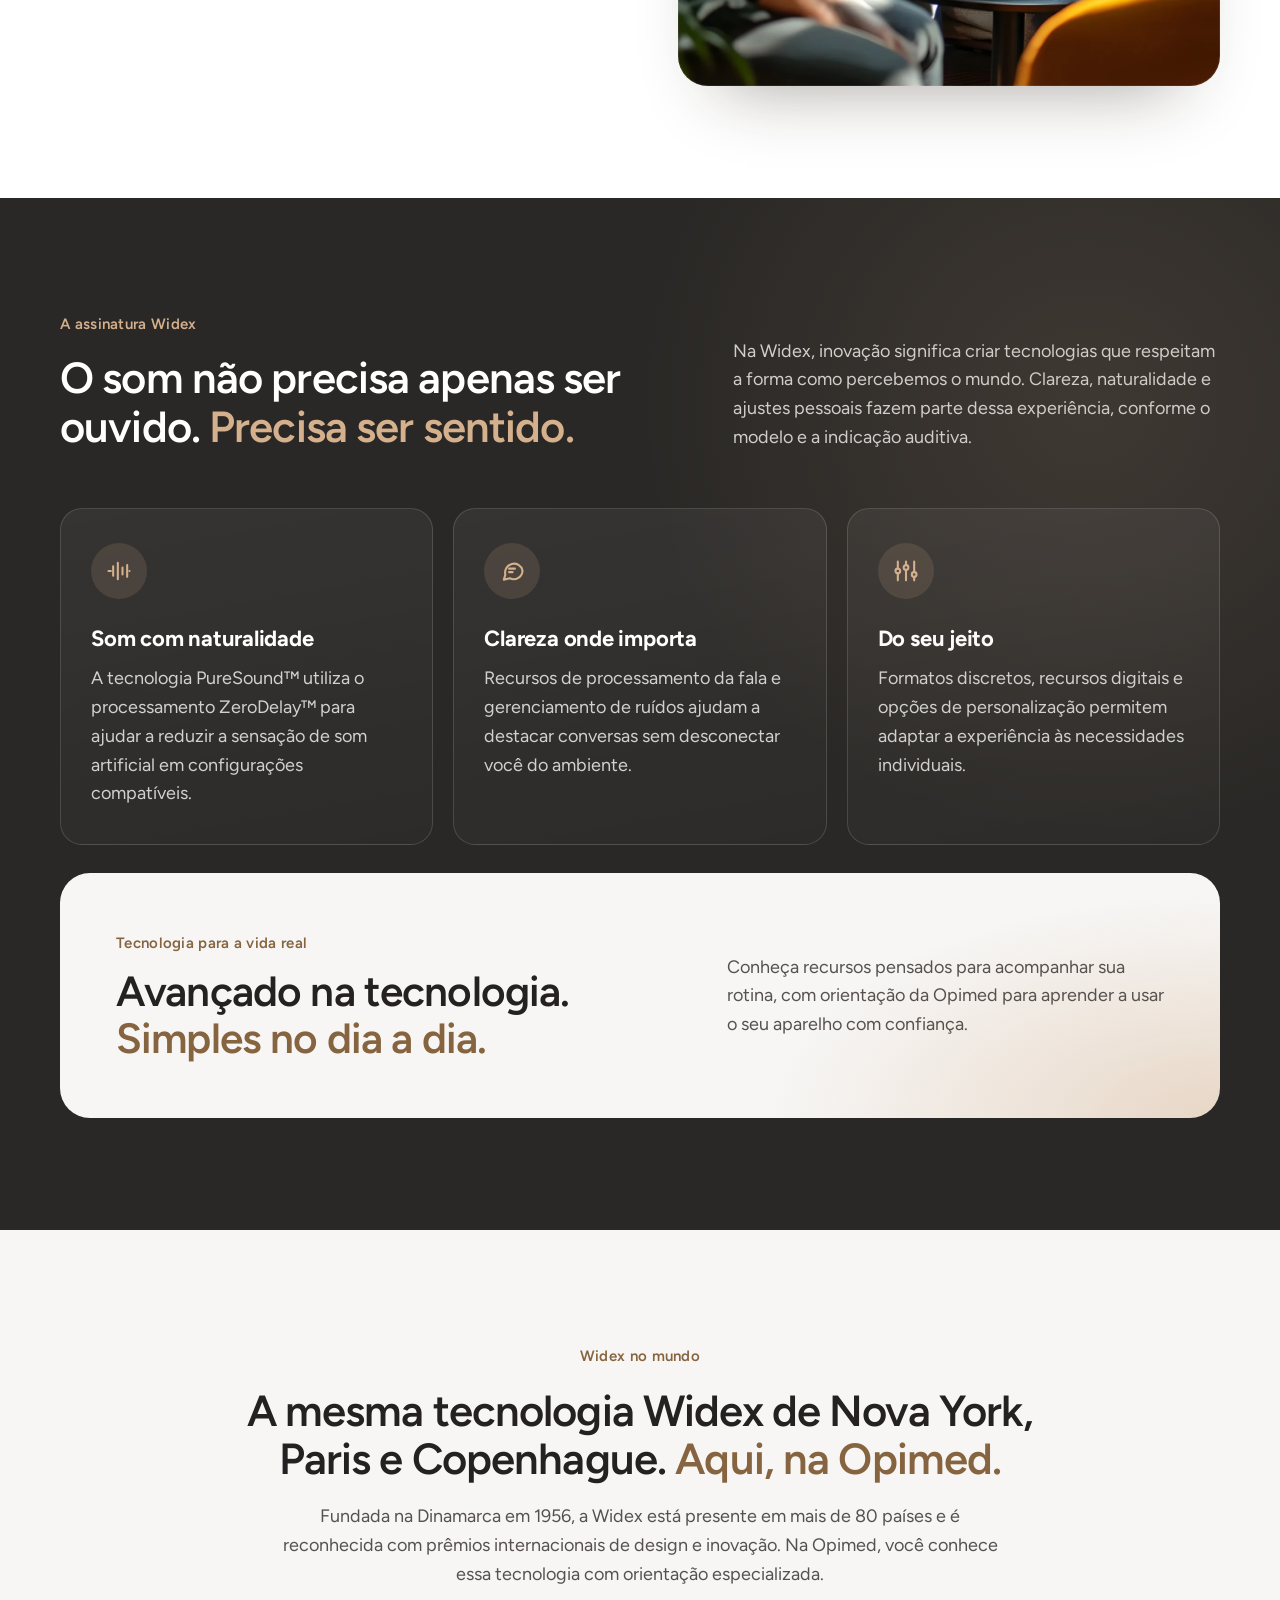
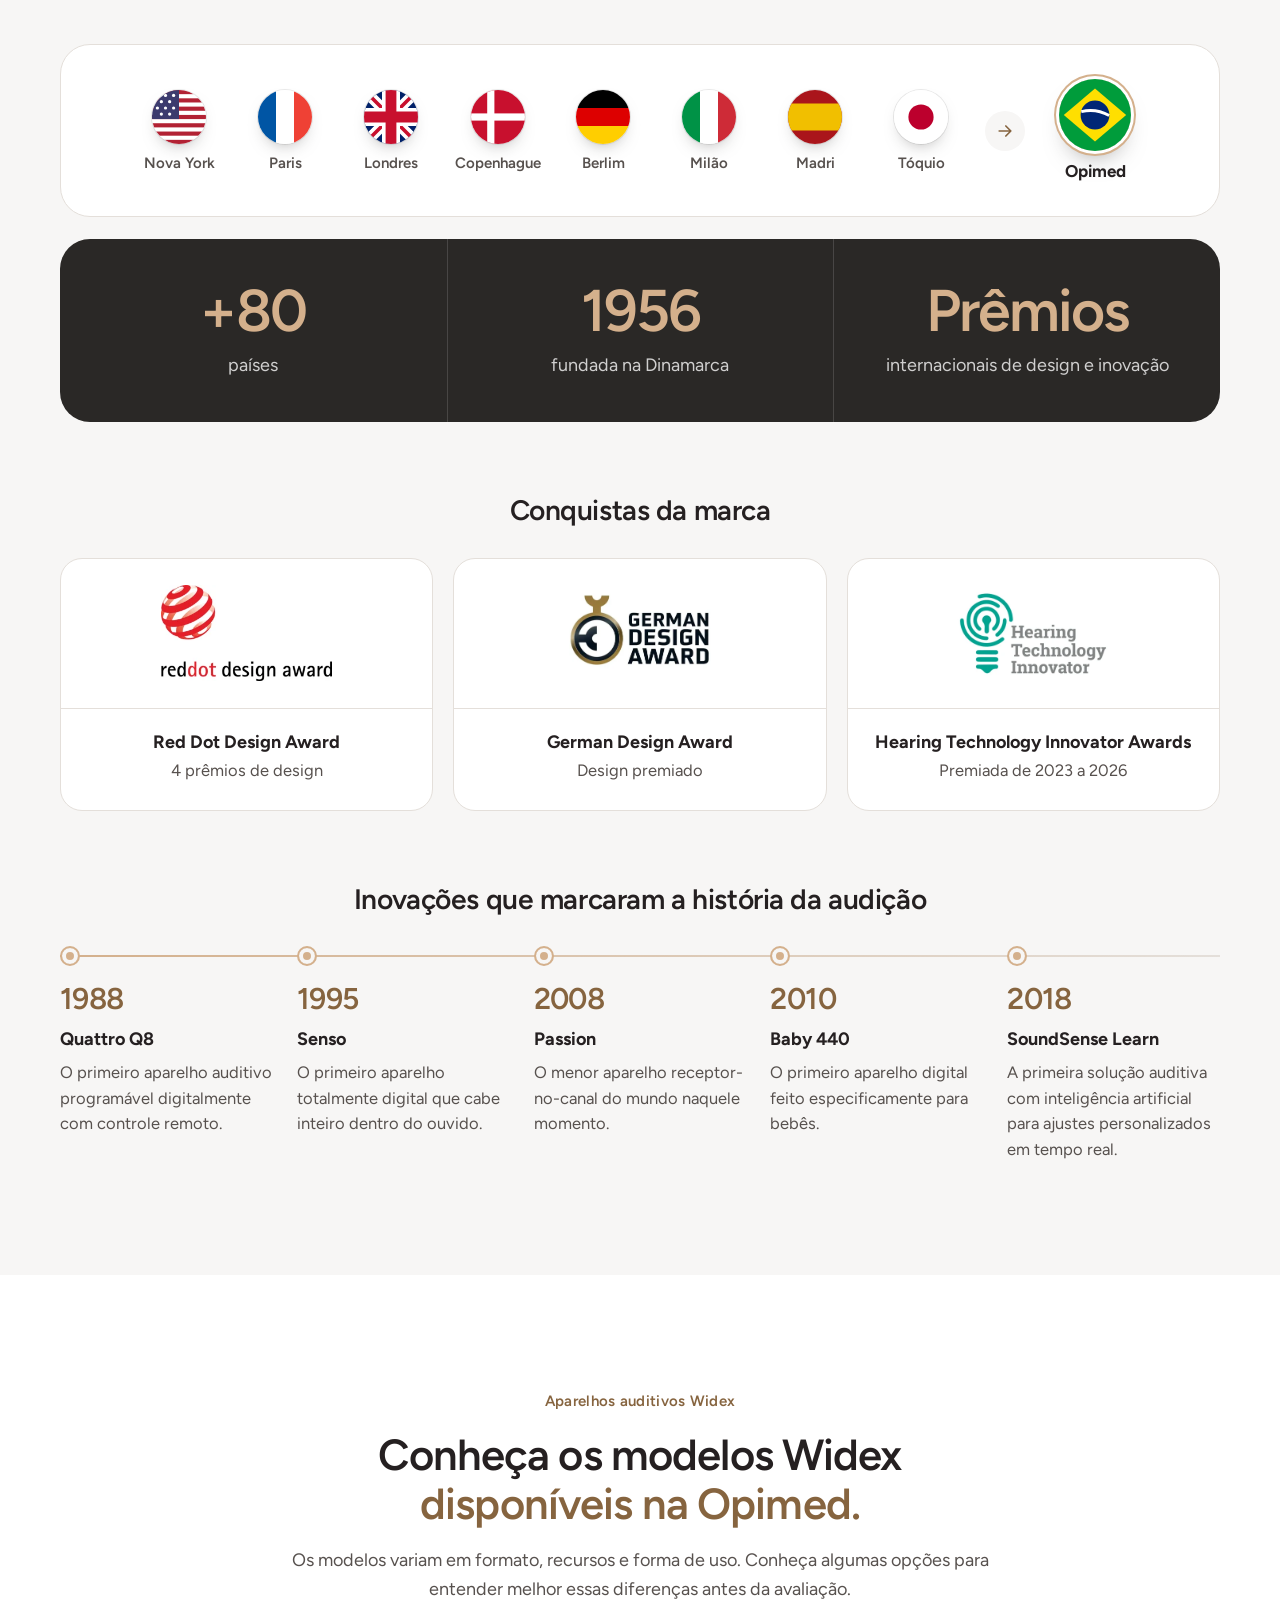
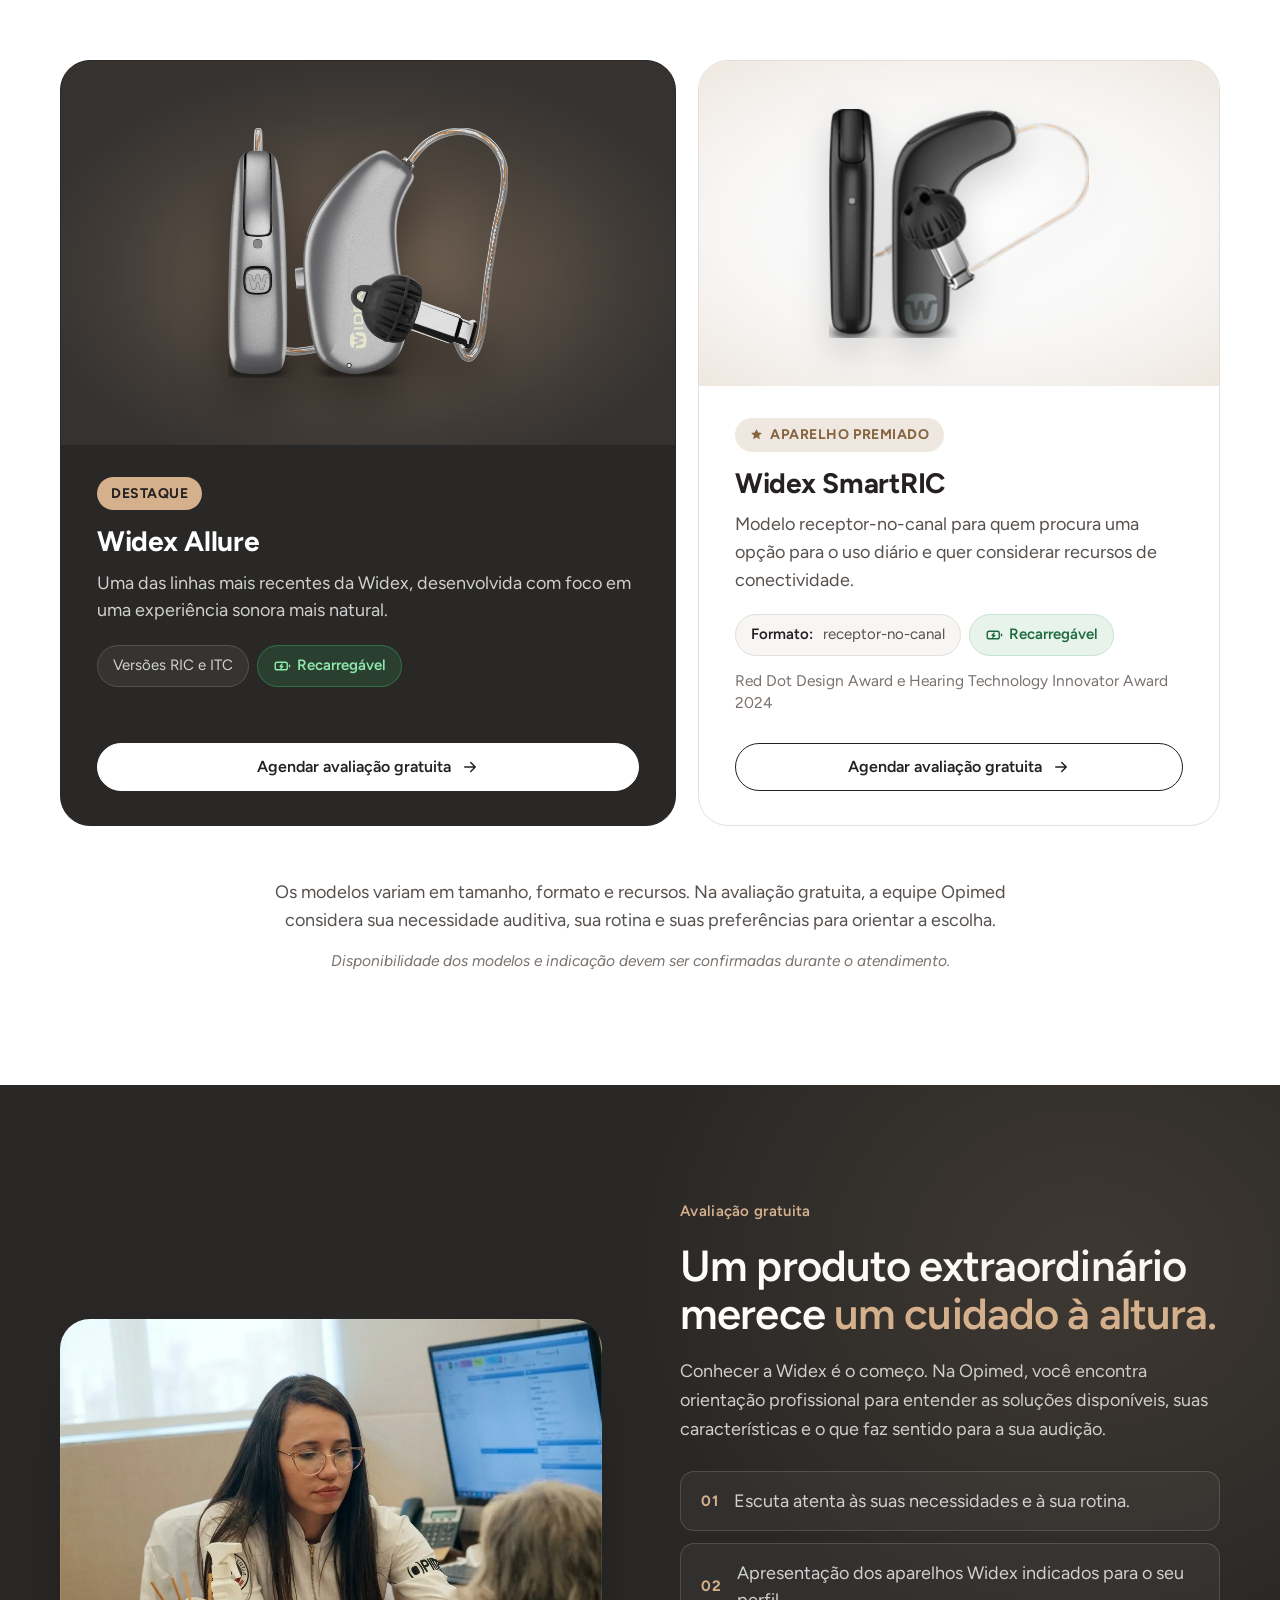
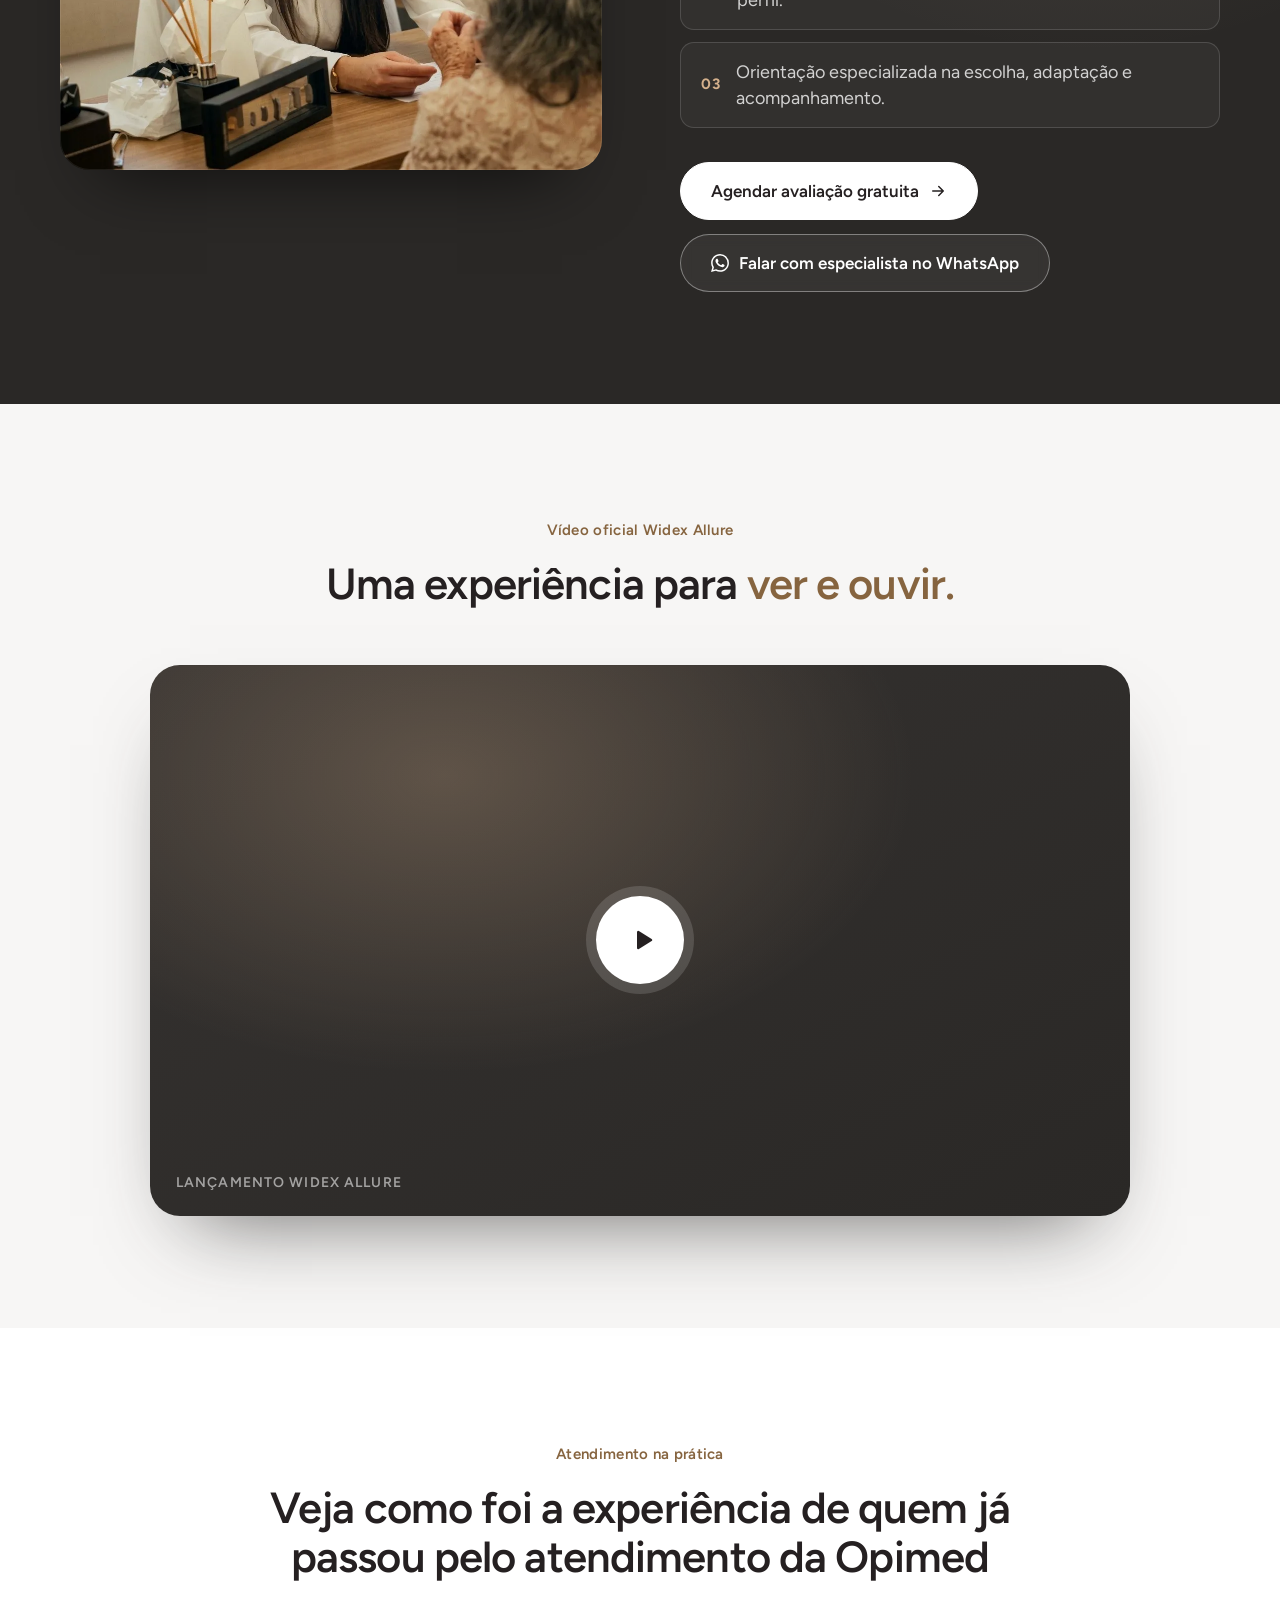
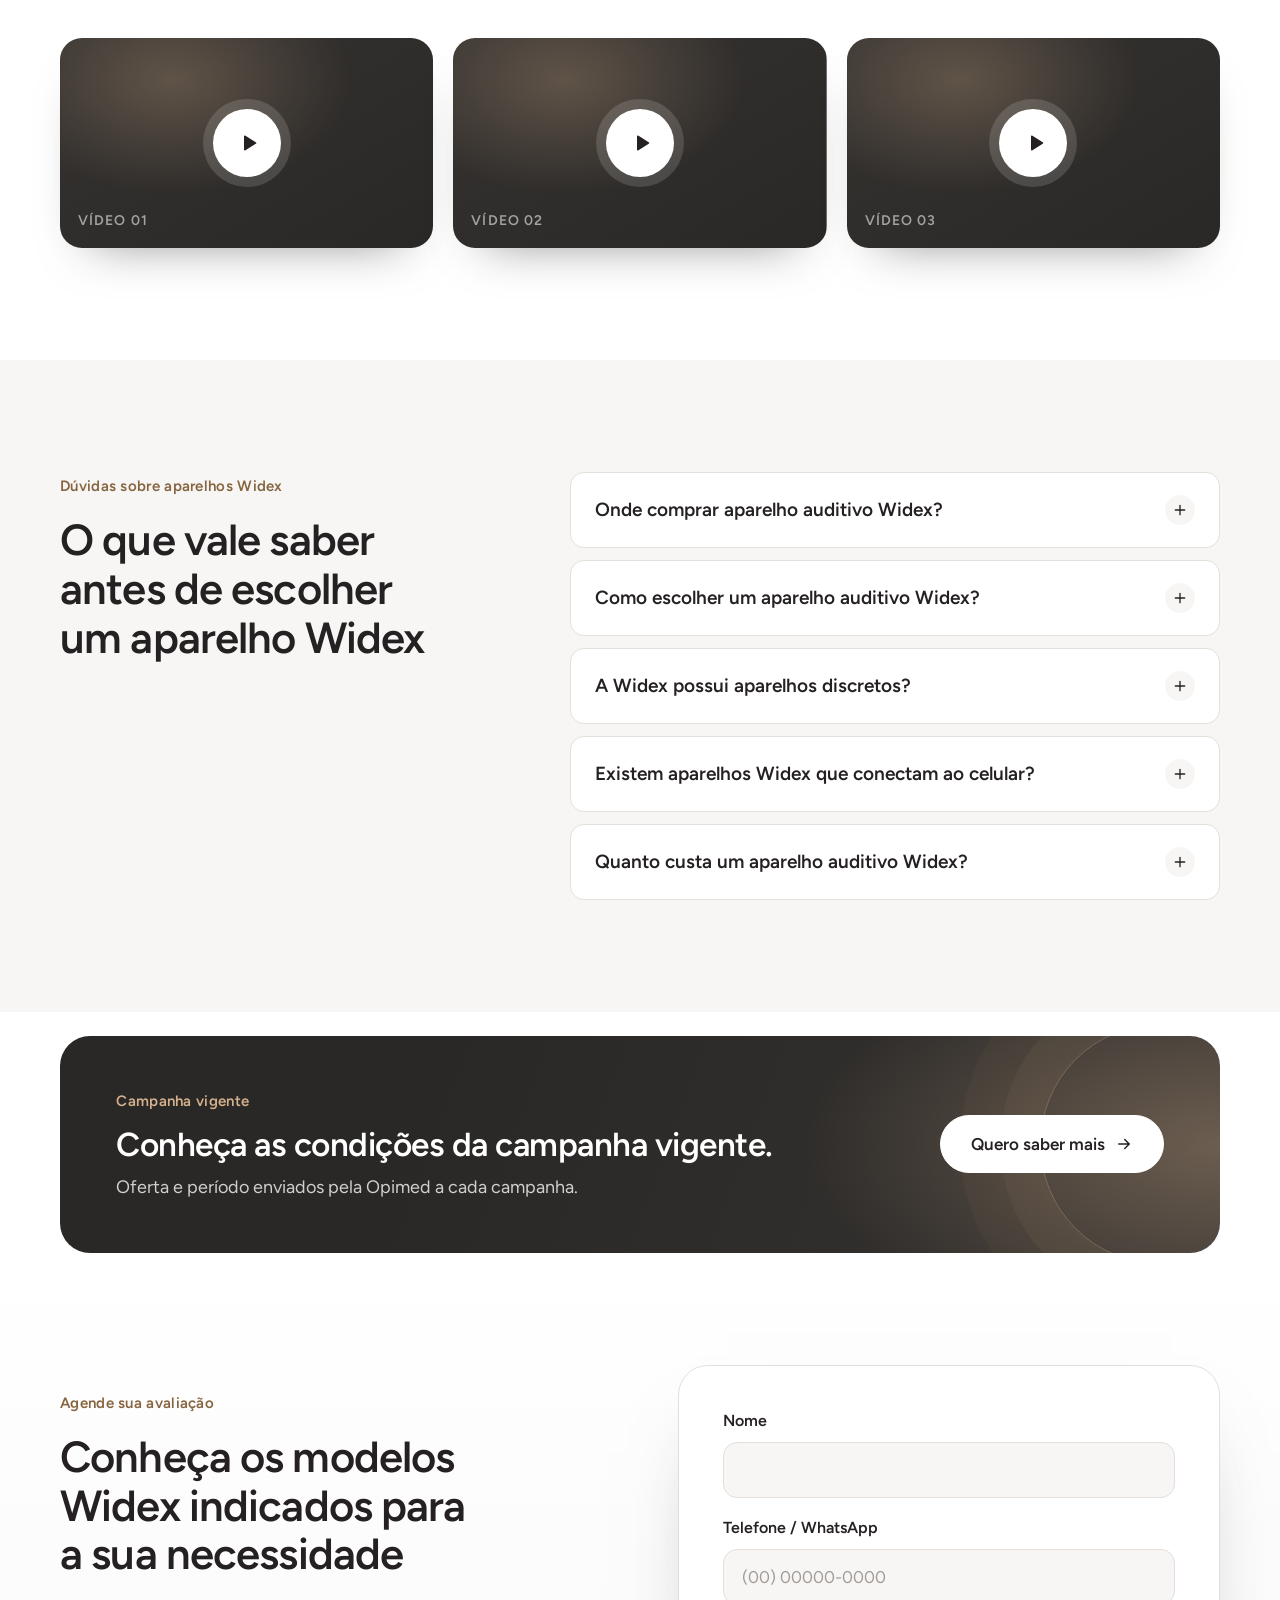
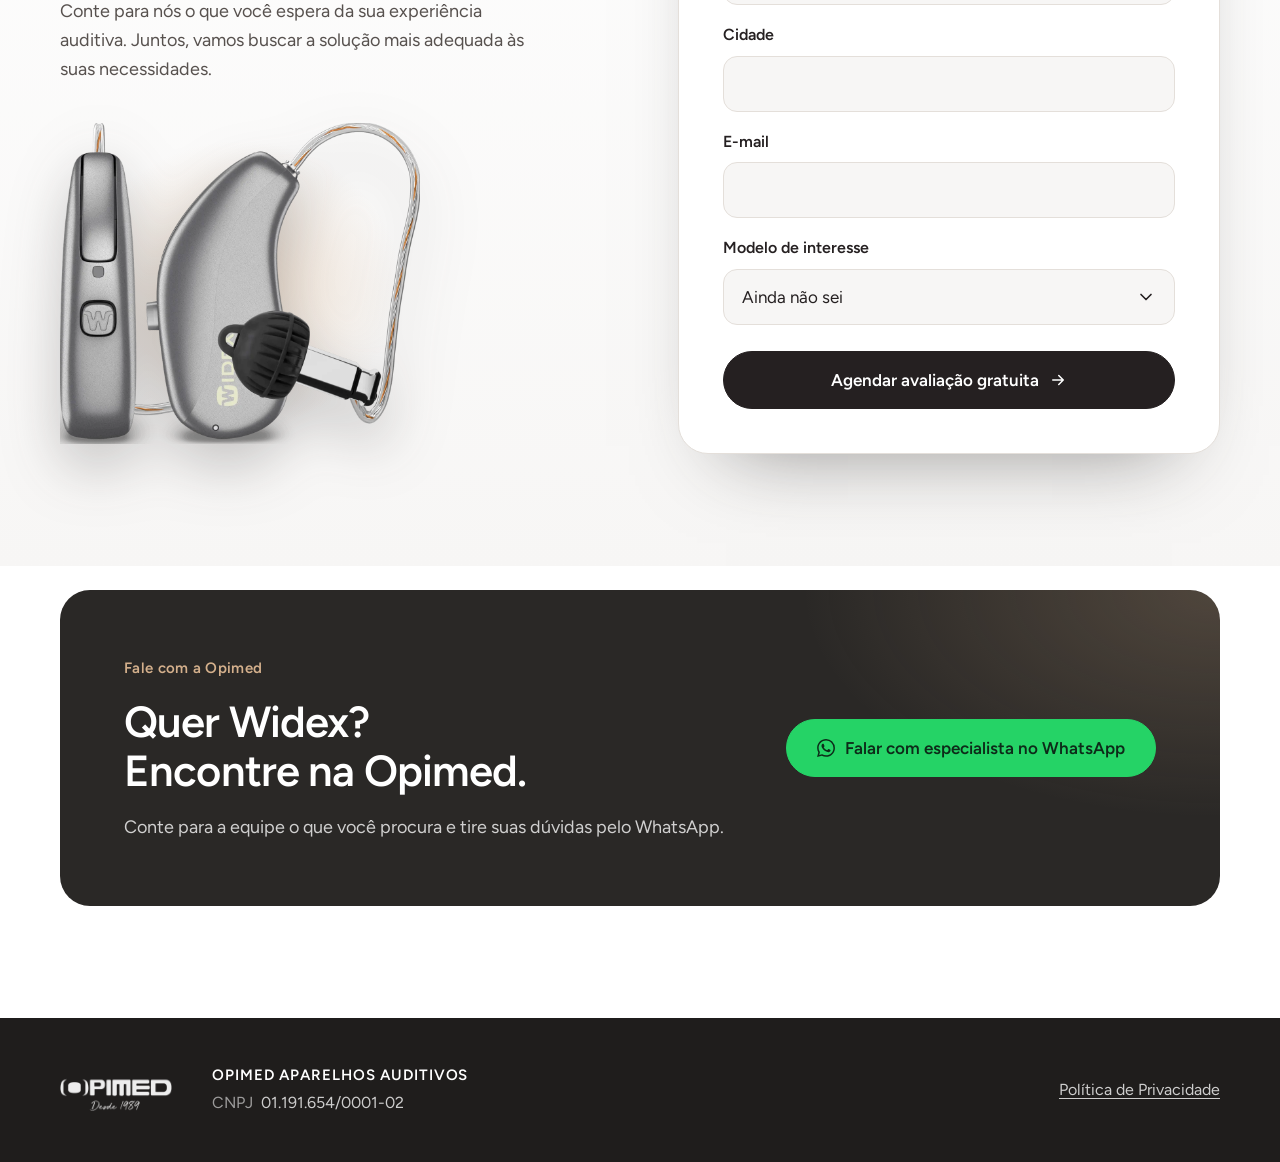
==== commit aac225b4: "LP Widex: foto de pessoas convivendo na seção 02 Troca o espaço reservado pela foto (WebP 1200px, 14" ====
--- a/widex/index.html
+++ b/widex/index.html
@@ -114,14 +114,9 @@
           </div>
         </div>
 
-        <!-- TROCAR: foto de pessoas conversando, ouvindo música ou convivendo (a experiência, não o produto).
-             Substituir o bloco .photo-ph por:
-             <figure class="photo photo--light reveal" data-delay="1"><img src="../assets/img/widex/experiencia.webp" alt="..." width="1200" height="1000" loading="lazy"></figure> -->
-        <div class="photo-ph reveal" data-delay="1" role="img" aria-label="Espaço para foto de pessoas conversando, ouvindo música ou convivendo">
-          <svg aria-hidden="true"><use href="#i-photo"/></svg>
-          <span>Foto de pessoas conversando, ouvindo música ou convivendo</span>
-          <small>Imagem a definir com a Opimed</small>
-        </div>
+        <figure class="photo photo--people reveal" data-delay="1">
+          <img src="../assets/img/widex/experiencia.webp" alt="Três amigos conversando e rindo em volta de uma mesa de café, em um ambiente iluminado com plantas" width="1200" height="1594" loading="lazy" decoding="async">
+        </figure>
       </div>
     </section>
 
--- a/assets/css/styles.css
+++ b/assets/css/styles.css
@@ -355,25 +355,6 @@
 .split__copy { max-width: 540px; }
 .split--media-left .split__copy { justify-self: end; }
 
-/* Foto provisória (seção 02) — trocar pela foto de pessoas definida com a Opimed */
-.photo-ph {
-  display: grid;
-  place-content: center;
-  justify-items: center;
-  gap: 10px;
-  aspect-ratio: 1.08;
-  padding: 32px;
-  border-radius: var(--radius);
-  border: 1.5px dashed #cfc5bb;
-  background:
-    radial-gradient(70% 60% at 30% 25%, rgba(var(--brand-glow), .28), transparent 70%),
-    linear-gradient(160deg, var(--brand-soft), var(--brand-tint));
-  text-align: center;
-  color: var(--t2);
-}
-.photo-ph svg { width: 44px; height: 44px; color: var(--brand-accent-ink); margin-bottom: 6px; }
-.photo-ph span { max-width: 300px; font-size: 18px; font-weight: 600; line-height: 1.35; color: var(--t1); }
-.photo-ph small { font-size: 15px; color: var(--t3); }
 
 /* Tecnologia e simplicidade (seção 03) */
 .tech__head {
@@ -697,6 +678,9 @@
   box-shadow: 0 40px 70px -40px rgba(0, 0, 0, .7);
 }
 .photo img { width: 100%; height: 100%; object-fit: cover; object-position: 50% 30%; }
+/* Seção 02: foto de pessoas convivendo (vertical, em fundo claro) */
+.photo--people { aspect-ratio: 4 / 5; box-shadow: 0 40px 70px -44px rgba(40, 28, 16, .45); }
+.photo--people img { object-position: 50% 55%; }
 .photo::after {
   content: "";
   position: absolute;
@@ -1089,7 +1073,8 @@
   .cta-group .btn, .wa-card .btn, .campaign .btn { width: 100%; }
   .btn--lg { font-size: 17px; padding: 17px 22px; }
 
-  .photo-ph { aspect-ratio: 1.15; }
+  .photo--people { aspect-ratio: 1; }
+  .photo--people img { object-position: 50% 52%; }
 
   .flags { padding: 26px 14px; }
   .flags__cities { display: grid; grid-template-columns: repeat(4, minmax(0, 1fr)); gap: 20px 6px; width: 100%; }
